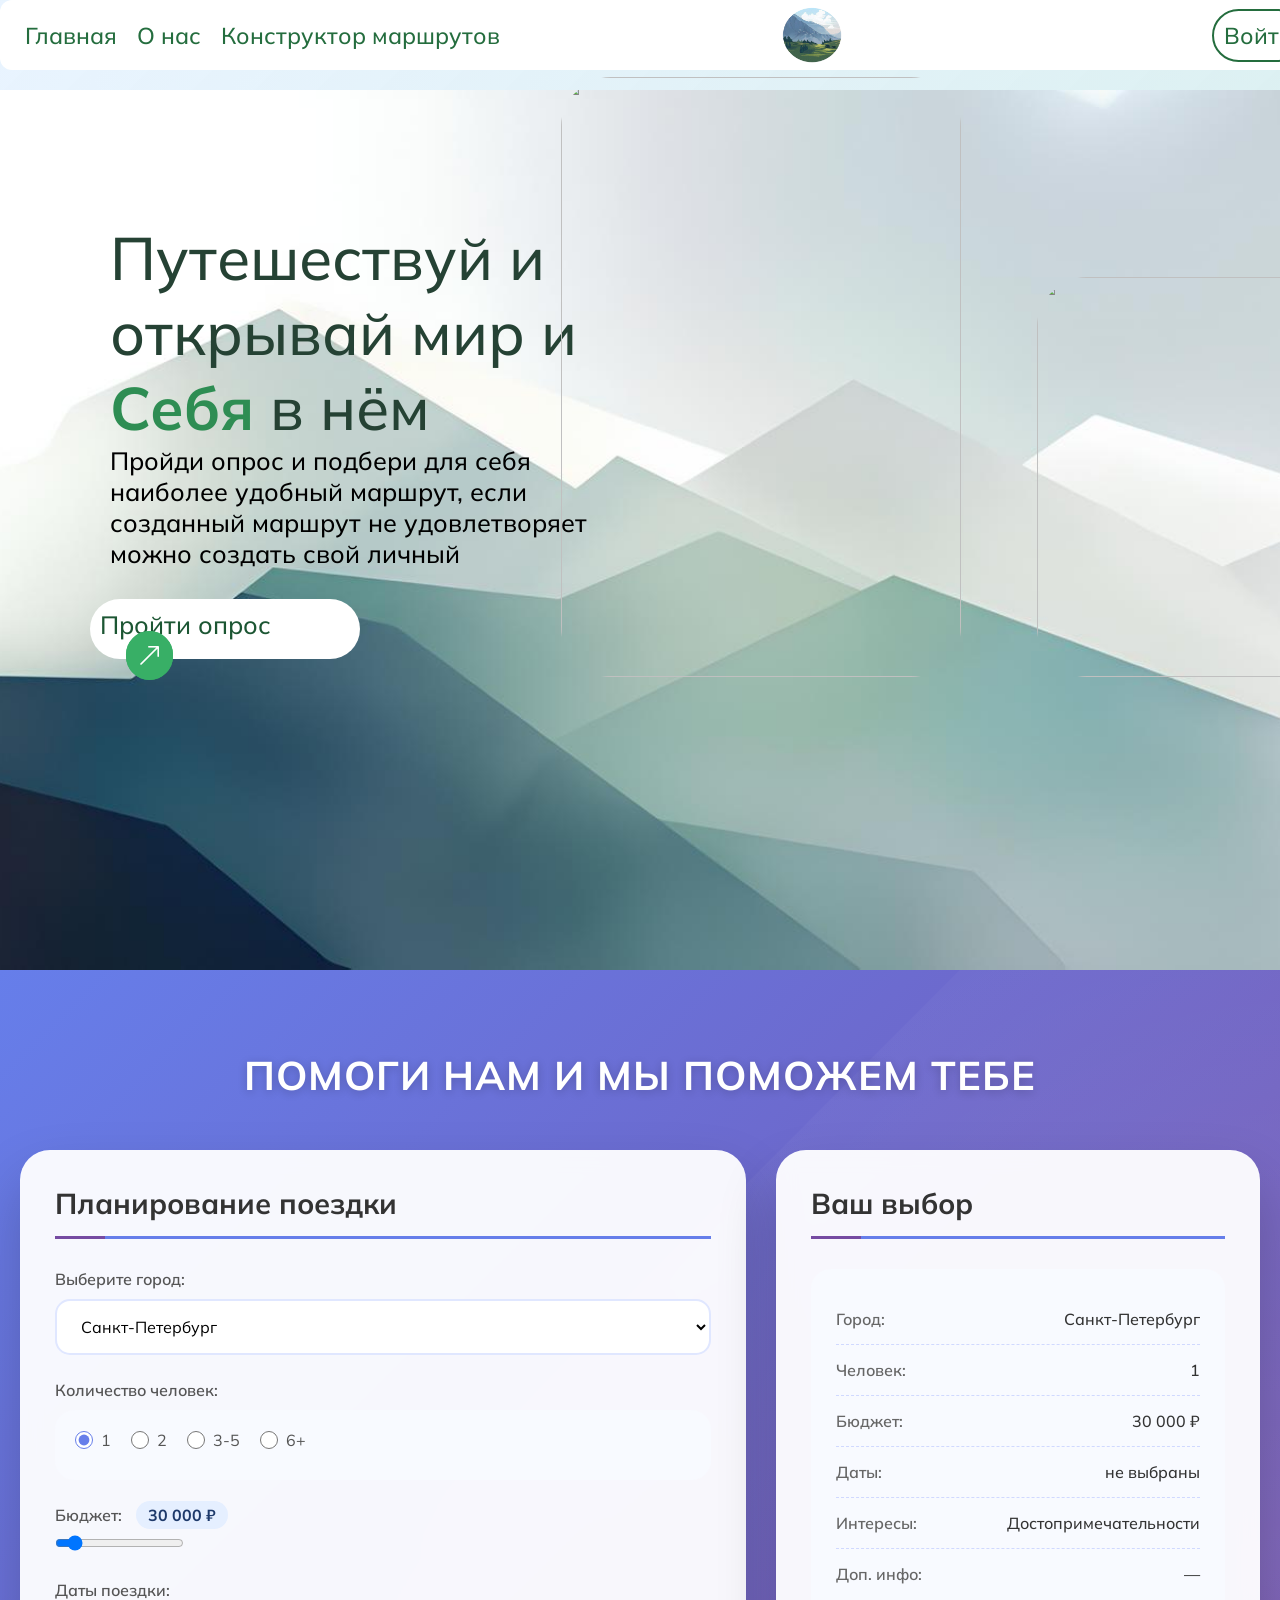
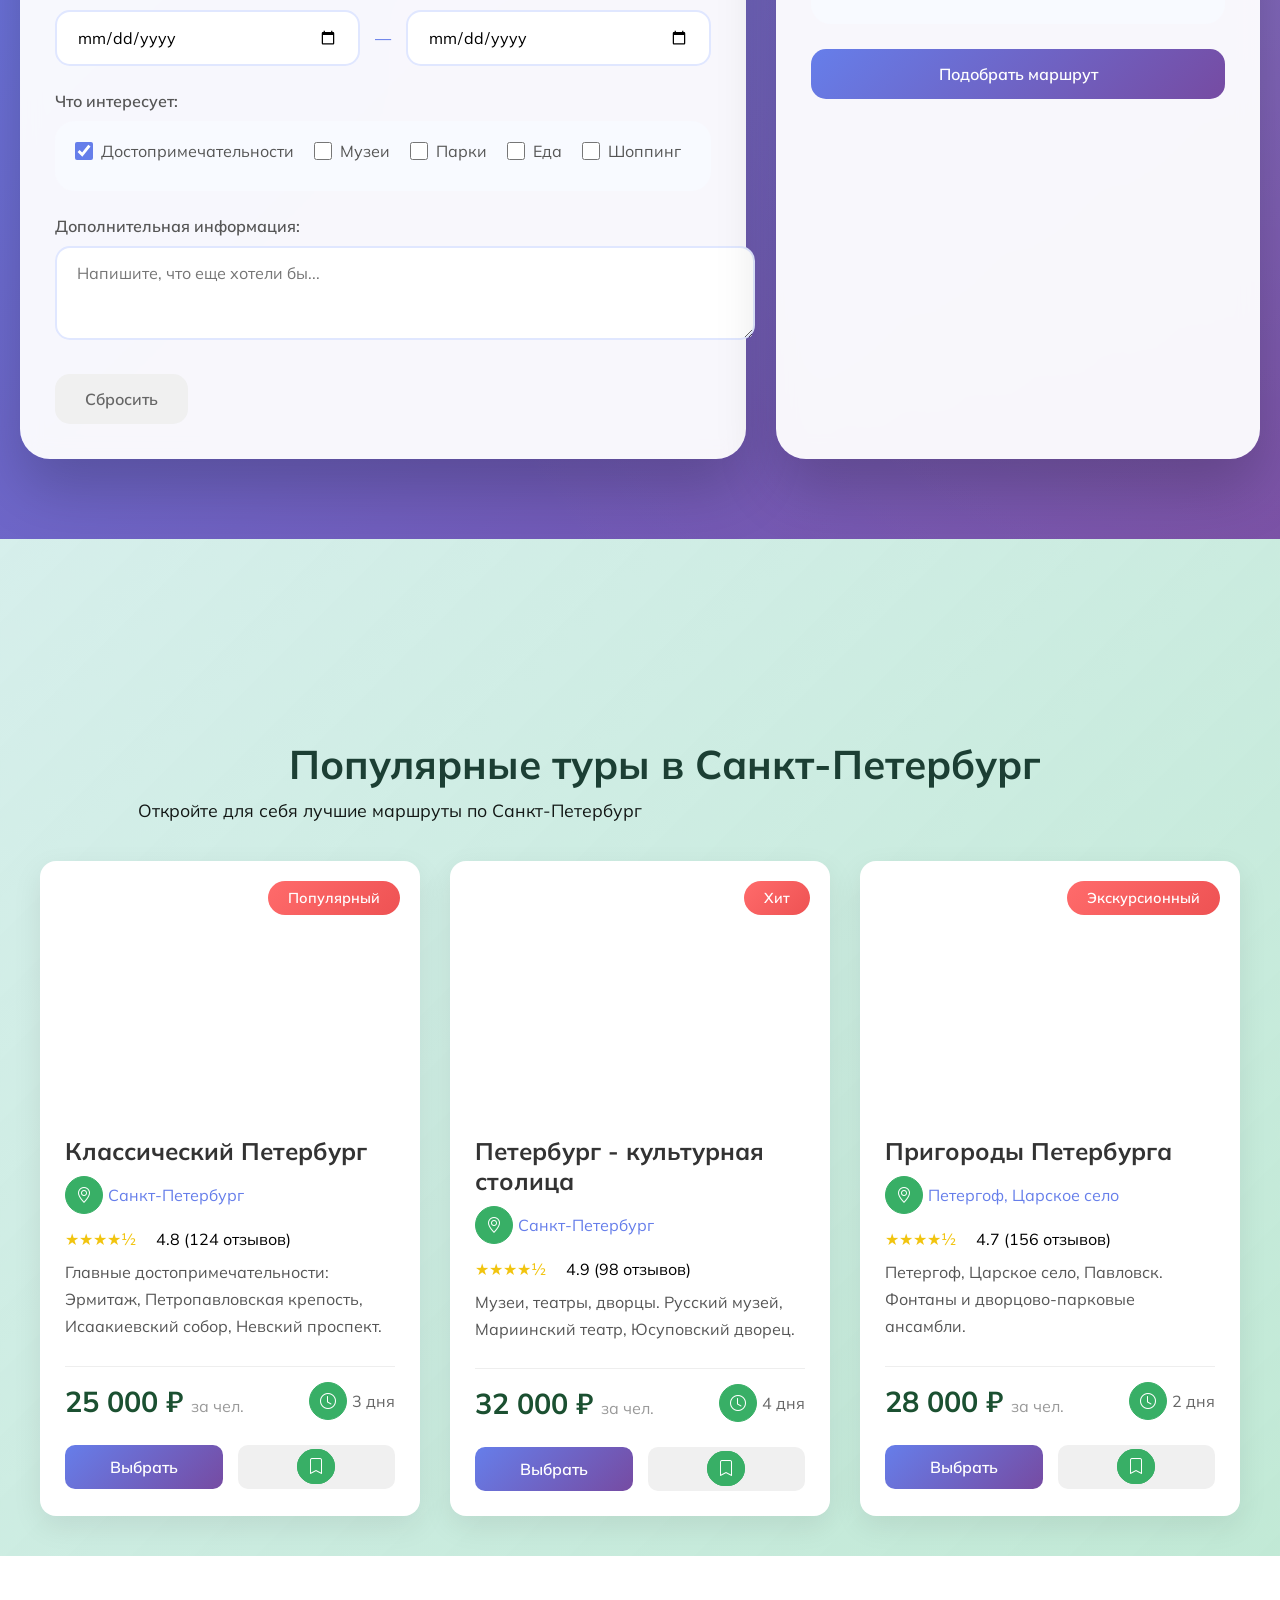
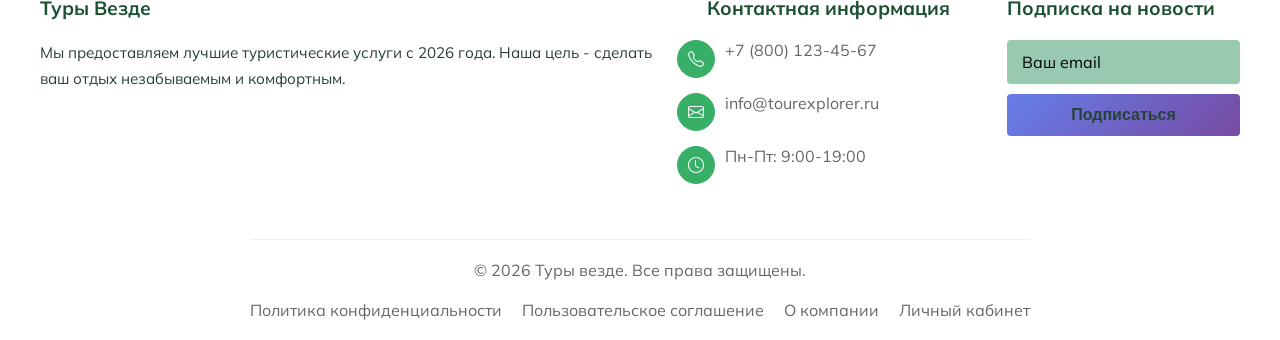
==== index.html @ e0491f2c "proverka" ====
<!DOCTYPE html>
<html lang="en">
<head>
  <link rel="icon" href="img/logoosn.png" type="image/x-icon">
    <meta charset="UTF-8">
    <meta name="viewport" content="width=device-width, initial-scale=1.0">
    <link rel="stylesheet" href="https://cdn.jsdelivr.net/npm/bootstrap-icons@1.11.1/font/bootstrap-icons.css">
<link rel="preconnect" href="https://fonts.googleapis.com">
<link rel="preconnect" href="https://fonts.gstatic.com" crossorigin>
<link rel="stylesheet" href="style.css">
<link href="https://fonts.googleapis.com/css2?family=Mulish:ital,wght@0,200..1000;1,200..1000&display=swap" rel="stylesheet">
    <title>Помощник для вас : Туры по городам и странам</title>
</head>
<body>
123
    <header class="header" id="mainHeader">
        <div class="header-left">
            <a href="index.html">Главная</a>
            <a href="about.html">О нас</a>
            <a href="planner.html">Конструктор маршрутов</a>
        </div>
        <div class="header-logo"><img src="img/logo.png" alt=""></div>
        <div class="header-right" id="headerRight"> 
            <a style="margin-right: 20px; margin-top:11px; display: none;" href="locals.html" id="localsLink">Места от жителей</a>
            <a class="lihka" id="authButton" href="login.html">Войти</a>
        </div>
    </header>
    
    <section class="banner">
        <div class="banner-left">
            <p style="color: rgb(37, 66, 52); width:500px;">Путешествуй и открывай мир и <b style="color: #2e8d53;">Себя</b> в нём</p>
            <p style="color: rgb(0, 0, 0); font-size: 25px; width: 500px;">Пройди опрос и подбери для себя наиболее удобный маршрут, если созданный маршрут не удовлетворяет можно создать свой личный</p>
            <a href="#surveyBlock" style="color: #1c5633;" class="oprosbtn">Пройти опрос <i class="bi bi-arrow-up-right"></i></a>
        </div>
        <div class="banner-right">
            <img class="foto1" src="img/yaponia.jpg" alt="">
            <img class="foto2" src="img/piter.jpg" alt="">
            <img class="foto3" src="img/kaliningrad.jpg" alt="">
        </div>
    </section>

    <!-- БЛОК ОПРОСА -->
    <div class="survey-block" id="surveyBlock">
        <div class="survey-container">
            <h1 class="survey-main-title">ПОМОГИ НАМ И МЫ ПОМОЖЕМ ТЕБЕ</h1>
            <div class="survey-content">
                <div class="survey-form-container">
                    <h2 class="survey-form-title">Планирование поездки</h2>
                    
                    <div class="survey-form-group">
                        <label for="country">Выберите город:</label>
                        <select id="country" name="country">
                            <option value="saint-petersburg">Санкт-Петербург</option>
                            <option value="kaliningrad">Калининград</option>
                        </select>
                    </div>

                    <div class="survey-form-group">
                        <span class="survey-label">Количество человек:</span>
                        <div class="survey-radio-group">
                            <label><input type="radio" name="travelers" value="1" checked> 1</label>
                            <label><input type="radio" name="travelers" value="2"> 2</label>
                            <label><input type="radio" name="travelers" value="3-5"> 3-5</label>
                            <label><input type="radio" name="travelers" value="6+"> 6+</label>
                        </div>
                    </div>

                    <div class="survey-form-group">
                        <label for="budget">Бюджет: <span id="budget-value">30 000 ₽</span></label>
                        <input type="range" id="budget" name="budget" min="10000" max="200000" value="30000" step="5000">
                    </div>

                    <div class="survey-form-group">
                        <label>Даты поездки:</label>
                        <div class="survey-date-group">
                            <input type="date" id="start-date" name="start-date">
                            <span>—</span>
                            <input type="date" id="end-date" name="end-date">
                        </div>
                    </div>

                    <div class="survey-form-group">
                        <span class="survey-label">Что интересует:</span>
                        <div class="survey-checkbox-group">
                            <label><input type="checkbox" name="interests" value="Достопримечательности" checked> Достопримечательности</label>
                            <label><input type="checkbox" name="interests" value="Музеи"> Музеи</label>
                            <label><input type="checkbox" name="interests" value="Парки"> Парки</label>
                            <label><input type="checkbox" name="interests" value="Еда"> Еда</label>
                            <label><input type="checkbox" name="interests" value="Шоппинг"> Шоппинг</label>
                        </div>
                    </div>

                    <div class="survey-form-group">
                        <label for="additional-info">Дополнительная информация:</label>
                        <textarea id="additional-info" name="additional-info" rows="3" placeholder="Напишите, что еще хотели бы..."></textarea>
                    </div>

                    <div class="survey-form-actions">
                        <button type="button" id="reset-form" class="survey-btn survey-btn-secondary">Сбросить</button>
                    </div>
                </div>

                <div class="survey-summary-container">
                    <h2 class="survey-summary-title">Ваш выбор</h2>
                    <div id="summary-content" class="survey-summary-content">
                        <div class="summary-item"><span class="summary-label">Город:</span> <span class="summary-value" id="summary-country">Санкт-Петербург</span></div>
                        <div class="summary-item"><span class="summary-label">Человек:</span> <span class="summary-value" id="summary-travelers">1</span></div>
                        <div class="summary-item"><span class="summary-label">Бюджет:</span> <span class="summary-value"><span id="summary-budget">30 000</span> ₽</span></div>
                        <div class="summary-item"><span class="summary-label">Даты:</span> <span class="summary-value" id="summary-dates">не выбраны</span></div>
                        <div class="summary-item"><span class="summary-label">Интересы:</span> <span class="summary-value" id="summary-interests">Достопримечательности</span></div>
                        <div class="summary-item"><span class="summary-label">Доп. инфо:</span> <span class="summary-value" id="summary-additional">—</span></div>
                    </div>
                    <div class="survey-summary-actions">
                        <button type="button" id="submit-btn" class="survey-btn survey-btn-primary">Подобрать маршрут</button>
                    </div>
                </div>
            </div>
        </div>
    </div>

    <!-- ДИНАМИЧЕСКИЕ ПОПУЛЯРНЫЕ ТУРЫ -->
    <div class="tours-container">
        <header class="section-header">
            <h1 id="tours-title">Популярные туры в Санкт-Петербург</h1>
            <p id="tours-subtitle">Откройте для себя лучшие маршруты по выбранному направлению</p>
        </header>
        
        <div class="tours-grid" id="tours-grid">
            <!-- Туры будут загружаться динамически через JavaScript -->
        </div>
    </div>

    <!-- Модальное окно -->
    <div id="myModal" class="modal">
        <div class="modal-content">
            <span class="close-modal">&times;</span>
            <h3>Детали вашей поездки</h3>
            <div id="modal-body"></div>
            <a href="planner.html" class="survey-btn survey-btn-primary" style="display: block; text-align: center; margin-top: 20px; text-decoration: none;">Перейти в конструктор</a>
        </div>
    </div>

    <footer>
        <div class="footer-container">
            <div class="footer-top">
                <div class="footer-section">
                    <h3>Туры Везде</h3>
                    <p class="footer-description">Мы предоставляем лучшие туристические услуги с 2026 года. Наша цель - сделать ваш отдых незабываемым и комфортным.</p>
                </div>
                <div class="footer-section">
                    <h3>Контактная информация</h3>
                    <ul class="contact-list">
                        <li class="contact-item"><i class="bi bi-telephone"></i> +7 (800) 123-45-67</li>
                        <li class="contact-item"><i class="bi bi-envelope"></i> info@tourexplorer.ru</li>
                        <li class="contact-item"><i class="bi bi-clock"></i> Пн-Пт: 9:00-19:00</li>
                    </ul>
                </div>
                <div class="footer-section">
                    <h3>Подписка на новости</h3>
                    <form class="newsletter-form" id="newsletter-form">
                        <input type="email" class="newsletter-input" placeholder="Ваш email" required>
                        <button type="submit" class="newsletter-btn">Подписаться</button>
                    </form>
                </div>
            </div>
            <div class="footer-bottom">
                <p>&copy; 2026 Туры везде. Все права защищены.</p>
                <div class="footer-links">
                    <a href="#">Политика конфиденциальности</a>
                    <a href="#">Пользовательское соглашение</a>
                    <a href="#">О компании</a>
                    <a href="profile.html">Личный кабинет</a>
                </div>
            </div>
        </div>
    </footer>

    <script>
        // Данные для туров
        const toursData = {
            'saint-petersburg': [
                {
                    id: 1,
                    title: 'Классический Петербург',
                    image: 'img/piter.jpg',
                    location: 'Санкт-Петербург',
                    rating: 4.8,
                    reviews: 124,
                    description: 'Главные достопримечательности: Эрмитаж, Петропавловская крепость, Исаакиевский собор, Невский проспект.',
                    price: '25 000',
                    duration: 3,
                    badge: 'Популярный'
                },
                {
                    id: 2,
                    title: 'Петербург - культурная столица',
                    image: 'img/piter2.jpg',
                    location: 'Санкт-Петербург',
                    rating: 4.9,
                    reviews: 98,
                    description: 'Музеи, театры, дворцы. Русский музей, Мариинский театр, Юсуповский дворец.',
                    price: '32 000',
                    duration: 4,
                    badge: 'Хит'
                },
                {
                    id: 3,
                    title: 'Пригороды Петербурга',
                    image: 'img/piter3.jpg',
                    location: 'Петергоф, Царское село',
                    rating: 4.7,
                    reviews: 156,
                    description: 'Петергоф, Царское село, Павловск. Фонтаны и дворцово-парковые ансамбли.',
                    price: '28 000',
                    duration: 2,
                    badge: 'Экскурсионный'
                }
            ],
            'kaliningrad': [
                {
                    id: 4,
                    title: 'Кёнигсберг - Калининград',
                    image: 'img/kaliningrad.jpg',
                    location: 'Калининград',
                    rating: 4.7,
                    reviews: 89,
                    description: 'Кафедральный собор, остров Канта, Рыбная деревня, Музей янтаря.',
                    price: '22 000',
                    duration: 3,
                    badge: 'Исторический'
                },
                {
                    id: 5,
                    title: 'Куршская коса',
                    image: 'img/kurshskaya.jpg',
                    location: 'Куршская коса',
                    rating: 4.9,
                    reviews: 112,
                    description: 'Национальный парк, Танцующий лес, Высота Эфа, птичья станция.',
                    price: '18 000',
                    duration: 1,
                    badge: 'Природный'
                },
                {
                    id: 6,
                    title: 'Калининградские форты',
                    image: 'img/fort.jpg',
                    location: 'Калининград',
                    rating: 4.6,
                    reviews: 67,
                    description: 'Форт №11, Форт №5, Фридландские ворота, Башня Врангеля.',
                    price: '20 000',
                    duration: 2,
                    badge: 'Фортификационный'
                }
            ],

       
        };

        // Функция для получения названия города
        function getCityDisplayName(cityId) {
            const cities = {
                'saint-petersburg': 'Санкт-Петербург',
                'kaliningrad': 'Калининград',
            };
            return cities[cityId] || 'Санкт-Петербург';
        }

        // Функция загрузки туров
        function loadTours(cityId) {
            const toursGrid = document.getElementById('tours-grid');
            const toursTitle = document.getElementById('tours-title');
            const toursSubtitle = document.getElementById('tours-subtitle');
            
            const cityName = getCityDisplayName(cityId);
            
            toursTitle.textContent = `Популярные туры в ${cityName}`;
            toursSubtitle.textContent = `Откройте для себя лучшие маршруты по ${cityName}`;
            
            const tours = toursData[cityId] || toursData['saint-petersburg'];
            
            toursGrid.innerHTML = tours.map(tour => `
                <div class="tour-card">
                    <div class="tour-image" style="background-image: url('${tour.image}')">
                        <span class="tour-badge">${tour.badge}</span>
                    </div>
                    <div class="tour-content">
                        <h3>${tour.title}</h3>
                        <div class="tour-location"><i class="bi bi-geo-alt"></i> ${tour.location}</div>
                        <div class="tour-rating">
                            <div class="stars">${'★'.repeat(Math.floor(tour.rating))}${tour.rating % 1 >= 0.5 ? '½' : ''}</div>
                            <span>${tour.rating} (${tour.reviews} отзывов)</span>
                        </div>
                        <p class="tour-description">${tour.description}</p>
                        <div class="tour-meta">
                            <div class="tour-price">${tour.price} ₽ <span>за чел.</span></div>
                            <div class="tour-duration"><i class="bi bi-clock"></i> ${tour.duration} дня</div>
                        </div>
                        <div class="tour-actions">
                            <a href="planner.html?city=${cityId}" class="tour-btn tour-btn-primary">Выбрать</a>
                            <button class="tour-btn tour-btn-secondary"><i class="bi bi-bookmark"></i></button>
                        </div>
                    </div>
                </div>
            `).join('');
        }

        // Логика опроса
        document.addEventListener('DOMContentLoaded', function() {
            // Получаем элементы
            const countrySelect = document.getElementById('country');
            const travelersRadios = document.querySelectorAll('input[name="travelers"]');
            const budgetRange = document.getElementById('budget');
            const budgetSpan = document.getElementById('budget-value');
            const startDate = document.getElementById('start-date');
            const endDate = document.getElementById('end-date');
            const interestCheckboxes = document.querySelectorAll('input[name="interests"]');
            const additionalInfo = document.getElementById('additional-info');
            
            // Элементы сводки
            const summaryCountry = document.getElementById('summary-country');
            const summaryTravelers = document.getElementById('summary-travelers');
            const summaryBudget = document.getElementById('summary-budget');
            const summaryDates = document.getElementById('summary-dates');
            const summaryInterests = document.getElementById('summary-interests');
            const summaryAdditional = document.getElementById('summary-additional');
            
            const resetBtn = document.getElementById('reset-form');
            const submitBtn = document.getElementById('submit-btn');
            const modal = document.getElementById('myModal');
            const modalBody = document.getElementById('modal-body');
            const closeModal = document.querySelector('.close-modal');

            // Функция обновления сводки
            function updateSummary() {
                const selectedCity = countrySelect.value;
                summaryCountry.textContent = getCityDisplayName(selectedCity);
                
                let travelersValue = '1';
                travelersRadios.forEach(radio => {
                    if (radio.checked) travelersValue = radio.value;
                });
                summaryTravelers.textContent = travelersValue;
                
                // Обновление бюджета
                const budgetVal = budgetRange.value;
                budgetSpan.textContent = Number(budgetVal).toLocaleString('ru-RU') + ' ₽';
                summaryBudget.textContent = Number(budgetVal).toLocaleString('ru-RU');
                
                // Даты
                if (startDate.value && endDate.value) {
                    summaryDates.textContent = `${startDate.value} — ${endDate.value}`;
                } else {
                    summaryDates.textContent = 'не выбраны';
                }
                
                // Интересы
                let selected = [];
                interestCheckboxes.forEach(cb => {
                    if (cb.checked) selected.push(cb.value);
                });
                summaryInterests.textContent = selected.length > 0 ? selected.join(', ') : 'Ничего не выбрано';
                
                // Доп info
                summaryAdditional.textContent = additionalInfo.value.trim() || '—';
                
                // Загружаем туры для выбранного города
                loadTours(selectedCity);
            }

            // Обработчики событий
            countrySelect.addEventListener('change', updateSummary);
            travelersRadios.forEach(radio => radio.addEventListener('change', updateSummary));
            budgetRange.addEventListener('input', updateSummary);
            startDate.addEventListener('change', updateSummary);
            endDate.addEventListener('change', updateSummary);
            interestCheckboxes.forEach(cb => cb.addEventListener('change', updateSummary));
            additionalInfo.addEventListener('input', updateSummary);

            // Сброс формы
            resetBtn.addEventListener('click', function() {
                countrySelect.value = 'saint-petersburg';
                travelersRadios.forEach(radio => { radio.checked = (radio.value === '1'); });
                budgetRange.value = 30000;
                startDate.value = '';
                endDate.value = '';
                interestCheckboxes.forEach((cb, index) => { cb.checked = (index === 0); });
                additionalInfo.value = '';
                updateSummary();
            });

            // Отправка формы - СОХРАНЯЕМ ВСЕ ДАННЫЕ В localStorage
            submitBtn.addEventListener('click', function() {
                const cityId = countrySelect.value;
                const cityName = getCityDisplayName(cityId);
                
                // Получаем все значения
                let travelersValue = '1';
                travelersRadios.forEach(radio => {
                    if (radio.checked) travelersValue = radio.value;
                });
                
                let selectedInterests = [];
                interestCheckboxes.forEach(cb => {
                    if (cb.checked) selectedInterests.push(cb.value);
                });
                
                // Формируем объект с данными
                const surveyData = {
                    cityId: cityId,
                    cityName: cityName,
                    travelers: travelersValue,
                    budget: budgetRange.value,
                    budgetFormatted: Number(budgetRange.value).toLocaleString('ru-RU'),
                    startDate: startDate.value,
                    endDate: endDate.value,
                    dates: (startDate.value && endDate.value) ? `${startDate.value} — ${endDate.value}` : 'не выбраны',
                    interests: selectedInterests.join(', ') || 'Достопримечательности',
                    additional: additionalInfo.value.trim() || '—'
                };
                
                // СОХРАНЯЕМ В localStorage
                localStorage.setItem('selected_city', JSON.stringify(surveyData));
                
                // Показываем модальное окно
                modalBody.innerHTML = `
                    <p><strong>Город:</strong> ${cityName}</p>
                    <p><strong>Человек:</strong> ${travelersValue}</p>
                    <p><strong>Бюджет:</strong> ${surveyData.budgetFormatted} ₽</p>
                    <p><strong>Даты:</strong> ${surveyData.dates}</p>
                    <p><strong>Интересы:</strong> ${surveyData.interests}</p>
                    <p><strong>Доп. инфо:</strong> ${surveyData.additional}</p>
                    <p><em>Данные сохранены! Перейдите в конструктор для построения маршрута.</em></p>
                `;
                modal.style.display = 'flex';
            });

            <!-- В конец скрипта, после submitBtn.addEventListener -->

// Отправка формы - СОХРАНЯЕМ ВСЕ ДАННЫЕ В localStorage
submitBtn.addEventListener('click', function() {
    const cityId = countrySelect.value;
    const cityName = getCityDisplayName(cityId);
    
    // Получаем все значения
    let travelersValue = '1';
    travelersRadios.forEach(radio => {
        if (radio.checked) travelersValue = radio.value;
    });
    
    let selectedInterests = [];
    interestCheckboxes.forEach(cb => {
        if (cb.checked) selectedInterests.push(cb.value);
    });
    
    // Формируем объект с данными
    const surveyData = {
        cityId: cityId,
        cityName: cityName,
        travelers: travelersValue,
        budget: budgetRange.value,
        budgetFormatted: Number(budgetRange.value).toLocaleString('ru-RU'),
        startDate: startDate.value,
        endDate: endDate.value,
        dates: (startDate.value && endDate.value) ? `${startDate.value} — ${endDate.value}` : 'не выбраны',
        interests: selectedInterests.join(', ') || 'Достопримечательности',
        additional: additionalInfo.value.trim() || '—'
    };
    
    // СОХРАНЯЕМ В localStorage для planner.html
    localStorage.setItem('selected_city', JSON.stringify(surveyData));
    
    // СОХРАНЯЕМ ТОЛЬКО ГОРОД для locals.html
    localStorage.setItem('selected_city_for_locals', cityId);
    
    // Показываем модальное окно
    modalBody.innerHTML = `
        <p><strong>Город:</strong> ${cityName}</p>
        <p><strong>Человек:</strong> ${travelersValue}</p>
        <p><strong>Бюджет:</strong> ${surveyData.budgetFormatted} ₽</p>
        <p><strong>Даты:</strong> ${surveyData.dates}</p>
        <p><strong>Интересы:</strong> ${surveyData.interests}</p>
        <p><strong>Доп. инфо:</strong> ${surveyData.additional}</p>
        <p><em>Данные сохранены! Перейдите в конструктор для построения маршрута.</em></p>
    `;
    modal.style.display = 'flex';
});

            closeModal.addEventListener('click', function() {
                modal.style.display = 'none';
            });

            window.addEventListener('click', function(event) {
                if (event.target === modal) {
                    modal.style.display = 'none';
                }
            });

            // Проверка авторизации
            const currentUser = JSON.parse(localStorage.getItem('current_user'));
            const localsLink = document.getElementById('localsLink');
            const authButton = document.getElementById('authButton');

            if (currentUser) {
                if (localsLink) localsLink.style.display = 'inline-block';
                if (authButton) {
                    authButton.textContent = currentUser.name || 'Профиль';
                    authButton.href = 'profile.html';
                }
            } else {
                if (localsLink) localsLink.style.display = 'none';
                if (authButton) {
                    authButton.textContent = 'Войти';
                    authButton.href = 'login.html';
                }
            }

            // Устанавливаем минимальные даты
            const today = new Date().toISOString().split('T')[0];
            if (startDate) startDate.min = today;
            if (endDate) endDate.min = today;
            
            // Инициализация - загружаем туры для СПб по умолчанию
            updateSummary();
        });
    </script>
</body>
</html>
---- style.css ----
/* Все стили как в предыдущей версии, оставляем без изменений */
        *{
    margin: 0;
    padding: 0;
}
body{
  background: linear-gradient(135deg, #bcddff54, #98dbb8a1);
  font-family: "Mulish", sans-serif;
}

.header {
    border-radius: 12px;
    padding: 0 25px;
    height: 70px;
    display: flex;
    align-items: center;
    justify-content: space-between;
    margin: 0 auto;
    width: 100%;
    position: fixed;
    top: 0;
    left: 0;
    right: 0;
    z-index: 1000;
    background-color: white;
    transition: all 0.3s ease;
}

.header-left {
    display: flex;
    align-items: center;
    gap: 20px;
    width: 800px;
}

.header a {
    color: #246d3e;
    text-decoration: none;
    font-size: 23px;
    transition: color 0.3s ease;
    font-family: "Mulish", sans-serif;
    font-weight: 500;
}

.header a:hover {
    color: #267946;
}

.header-logo>img {
    margin: 0 auto;
    height: 70px;
    width: 100px;
    display: flex;
    margin-right: 350px;
}

.header-right>.lihka {
    background: #00a3c400;
    color: #246d3e;
    border: 2px solid #246d3e;
    border-radius: 50px;
    font-family: "Mulish", sans-serif;
    font-weight: 500;
    border-radius: 50px;
    padding: 10px;
    font-size: 23px;
    width: 200px;
    text-align: center;
}

.banner {
    background: url(img/fonbaner.jpg);
    background-size: cover;
    background-position: center;
    width: 100%;
    height: 880px;
    margin-top: 70px;
    display: flex;
    justify-content: space-around;
}
        
.banner-left{
    font-size: 60px;
    font-weight: 500;
    width: 600px;
    font-family: "Mulish", sans-serif;
    display: flex;
    flex-direction: column;
    margin-top: 130px;
    margin-left: 110px;
    text-align: start;
}

.foto1{
    width: 400px;
    height: 600px;
    border-radius: 50px;
    margin: -13px -28px 100px 100px;
}
.foto2{
    width: 300px;
    height: 400px;
    border-radius: 50px;
    margin: 35px -400px 500px 100px;
}
.foto3{
    width: 300px;
    height: 300px;
    border-radius: 50px;
    margin: 500px 10px 100px 101px;
}

.oprosbtn{
    width: 250px;
    height: 40px;
    font-size: 25px;
    border-radius: 50px;
    padding: 10px;
    gap: 20px;
    border: none;
    margin-left:-20px;
    margin-top: 30px;
    text-decoration: none;
    background-color: white;
    transition: all 0.3s;
}
.oprosbtn:hover {
    transform: translateY(-3px);
    box-shadow: 0 10px 20px rgba(0,0,0,0.1);
}
.oprosbtn > i{
    margin-left: 26px;
}
.bi{
    border: 1px solid #38af66;
    background-color: #38af66;
    border-radius: 50px;
    padding:8px 10px;
    color: #ffffff;
}

.banner-right{  
    margin-left: -200px;
}

/* Стили для опроса */
.survey-block {
    padding: 80px 20px;
    background: linear-gradient(135deg, #667eea 0%, #764ba2 100%);
    position: relative;
    overflow: hidden;
}

.survey-block::before {
    content: '';
    position: absolute;
    top: -50%;
    right: -50%;
    width: 100%;
    height: 200%;
    background: radial-gradient(circle, rgba(255,255,255,0.1) 0%, transparent 70%);
    transform: rotate(45deg);
}

.survey-container {
    max-width: 1300px;
    margin: 0 auto;
    position: relative;
    z-index: 2;
}

.survey-main-title {
    text-align: center;
    color: white;
    font-size: 2.5rem;
    margin-bottom: 50px;
    text-shadow: 0 2px 10px rgba(0,0,0,0.2);
    letter-spacing: 1px;
}

.survey-content {
    display: grid;
    grid-template-columns: 1.2fr 0.8fr;
    gap: 30px;
}

.survey-form-container,
.survey-summary-container {
    background: rgba(255, 255, 255, 0.95);
    backdrop-filter: blur(10px);
    border-radius: 30px;
    padding: 35px;
    box-shadow: 0 30px 60px rgba(0,0,0,0.2);
    transition: transform 0.3s;
}

.survey-form-container:hover,
.survey-summary-container:hover {
    transform: translateY(-5px);
}

.survey-form-title,
.survey-summary-title {
    font-size: 1.8rem;
    color: #333;
    margin-bottom: 30px;
    padding-bottom: 15px;
    border-bottom: 3px solid #667eea;
    position: relative;
}

.survey-form-title::after,
.survey-summary-title::after {
    content: '';
    position: absolute;
    bottom: -3px;
    left: 0;
    width: 50px;
    height: 3px;
    background: #764ba2;
}

.survey-form-group {
    margin-bottom: 25px;
}

.survey-form-group label,
.survey-label {
    display: block;
    font-weight: 600;
    color: #555;
    margin-bottom: 10px;
    font-size: 1rem;
}

.survey-form-group select,
.survey-form-group input[type="date"],
.survey-form-group textarea {
    width: 100%;
    padding: 15px 20px;
    border: 2px solid #e0e7ff;
    border-radius: 15px;
    font-size: 1rem;
    transition: all 0.3s;
    background: white;
    font-family: "Mulish", sans-serif;
}

.survey-form-group select:focus,
.survey-form-group input:focus,
.survey-form-group textarea:focus {
    outline: none;
    border-color: #667eea;
    box-shadow: 0 0 0 4px rgba(102, 126, 234, 0.1);
}

.survey-radio-group,
.survey-checkbox-group {
    display: flex;
    flex-wrap: wrap;
    gap: 20px;
    background: #f8faff;
    padding: 20px;
    border-radius: 20px;
}

.survey-radio-group label,
.survey-checkbox-group label {
    display: flex;
    align-items: center;
    gap: 8px;
    color: #555;
    cursor: pointer;
    font-weight: 400;
}

.survey-radio-group input,
.survey-checkbox-group input {
    width: 18px;
    height: 18px;
    accent-color: #667eea;
}

.survey-date-group {
    display: flex;
    align-items: center;
    gap: 15px;
}

.survey-date-group input {
    flex: 1;
}

.survey-date-group span {
    color: #667eea;
    font-weight: 600;
}

.survey-form-actions {
    margin-top: 30px;
}

.survey-btn {
    padding: 15px 30px;
    border: none;
    border-radius: 15px;
    font-size: 1rem;
    font-weight: 600;
    cursor: pointer;
    transition: all 0.3s;
    font-family: "Mulish", sans-serif;
}

.survey-btn-primary {
    background: linear-gradient(135deg, #667eea 0%, #764ba2 100%);
    color: white;
    width: 100%;
}

.survey-btn-primary:hover {
    transform: translateY(-2px);
    box-shadow: 0 10px 20px rgba(102, 126, 234, 0.3);
}

.survey-btn-secondary {
    background: #f0f0f0;
    color: #666;
}

.survey-btn-secondary:hover {
    background: #e0e0e0;
}

.survey-summary-content {
    background: #f8faff;
    border-radius: 20px;
    padding: 25px;
    margin-bottom: 25px;
}

.summary-item {
    display: flex;
    justify-content: space-between;
    padding: 15px 0;
    border-bottom: 1px dashed #d0d9ff;
}

.summary-item:last-child {
    border-bottom: none;
}

.summary-label {
    font-weight: 600;
    color: #666;
}

.summary-value {
    color: #333;
    font-weight: 500;
    max-width: 60%;
    text-align: right;
}

#budget-value {
    background: linear-gradient(135deg, #667eea 0%, #764ba2 100%);
    color: white;
    padding: 5px 15px;
    border-radius: 30px;
    margin-left: 10px;
}

/* Модальное окно */
.modal {
    display: none;
    position: fixed;
    z-index: 2000;
    left: 0;
    top: 0;
    width: 100%;
    height: 100%;
    background-color: rgba(0,0,0,0.5);
    align-items: center;
    justify-content: center;
    backdrop-filter: blur(5px);
}

.modal-content {
    background: white;
    padding: 40px;
    border-radius: 30px;
    max-width: 500px;
    width: 90%;
    position: relative;
    animation: slideUp 0.3s ease;
}

@keyframes slideUp {
    from { transform: translateY(50px); opacity: 0; }
    to { transform: translateY(0); opacity: 1; }
}

.close-modal {
    position: absolute;
    right: 25px;
    top: 20px;
    font-size: 30px;
    cursor: pointer;
    color: #999;
}

/* Популярные туры */
.tours-container {
    max-width: 1200px;
    margin: 80px auto;
    padding: 0 20px;
}

.section-header {
    text-align: center;
    margin-bottom: 50px;
}

.section-header h1 {
    color: #1b5031;
    font-size: 2.5rem;
    margin-bottom: 15px;
}

.section-header p {
    color: #666;
    font-size: 1.2rem;
}

.tours-grid {
    display: grid;
    grid-template-columns: repeat(auto-fit, minmax(350px, 1fr));
    gap: 30px;
}

.tour-card {
    background: white;
    border-radius: 20px;
    overflow: hidden;
    box-shadow: 0 10px 30px rgba(0,0,0,0.1);
    transition: all 0.3s;
}

.tour-card:hover {
    transform: translateY(-10px);
    box-shadow: 0 20px 40px rgba(0,0,0,0.15);
}

.tour-image {
    height: 250px;
    background-size: cover;
    background-position: center;
    position: relative;
}

.tour-badge {
    position: absolute;
    top: 20px;
    right: 20px;
    background: linear-gradient(135deg, #ff6b6b 0%, #ee5253 100%);
    color: white;
    padding: 8px 20px;
    border-radius: 30px;
    font-weight: 600;
    font-size: 0.9rem;
}

.tour-content {
    padding: 25px;
}

.tour-content h3 {
    font-size: 1.5rem;
    color: #333;
    margin-bottom: 10px;
}

.tour-location {
    color: #667eea;
    margin-bottom: 15px;
    display: flex;
    align-items: center;
    gap: 5px;
}

.tour-rating {
    display: flex;
    align-items: center;
    gap: 10px;
    margin-bottom: 15px;
}

.stars {
    color: #ffd700;
}

.tour-description {
    color: #666;
    line-height: 1.6;
    margin-bottom: 20px;
}

.tour-meta {
    display: flex;
    justify-content: space-between;
    align-items: center;
    padding-top: 20px;
    border-top: 1px solid #eee;
}

.tour-price {
    font-size: 1.8rem;
    font-weight: 700;
    color: #1b5031;
}

.tour-price span {
    font-size: 1rem;
    font-weight: 400;
    color: #999;
}

.tour-duration {
    color: #666;
    display: flex;
    align-items: center;
    gap: 5px;
}

.tour-actions {
    display: flex;
    gap: 10px;
    margin-top: 20px;
}

.tour-btn {
    flex: 1;
    padding: 12px;
    border: none;
    border-radius: 10px;
    font-weight: 600;
    cursor: pointer;
    transition: all 0.3s;
    text-align: center;
    text-decoration: none;
    font-size: 1rem;
}

.tour-btn-primary {
    background: linear-gradient(135deg, #667eea 0%, #764ba2 100%);
    color: white;
}

.tour-btn-primary:hover {
    transform: translateY(-2px);
    box-shadow: 0 5px 15px rgba(102, 126, 234, 0.3);
}

.tour-btn-secondary {
    background: #f0f0f0;
    color: #666;
}

.tour-btn-secondary:hover {
    background: #e0e0e0;
}

/* Футер */
footer {
    background: white;
    padding: 60px 20px 20px;
    margin-top: 50px;
}

.footer-container {
    max-width: 1200px;
    margin: 0 auto;
}

.footer-top {
    display: grid;
    grid-template-columns: repeat(auto-fit, minmax(250px, 1fr));
    gap: 40px;
    margin-bottom: 40px;
}

.footer-section h3 {
    color: #1b5031;
    margin-bottom: 20px;
    font-size: 1.2rem;
}

.contact-list {
    list-style: none;
}

.contact-item {
    display: flex;
    align-items: center;
    gap: 10px;
    margin-bottom: 15px;
    color: #666;
}

.newsletter-form {
    display: flex;
    flex-direction: column;
    gap: 10px;
}

.newsletter-input {
    padding: 12px 15px;
    border: 2px solid #e0e7ff;
    border-radius: 10px;
    font-family: "Mulish", sans-serif;
}

.newsletter-btn {
    padding: 12px;
    background: linear-gradient(135deg, #667eea 0%, #764ba2 100%);
    color: white;
    border: none;
    border-radius: 10px;
    cursor: pointer;
    font-weight: 600;
}

@media (max-width: 768px) {
    .survey-content {
        grid-template-columns: 1fr;
    }
    
    .banner {
        height: auto;
        flex-direction: column;
        padding: 20px;
    }
    
    .banner-left {
        margin: 30px auto;
        width: 100%;
        text-align: center;
        font-size: 40px;
    }
    
    .banner-right {
        margin: 0 auto;
        display: flex;
        flex-wrap: wrap;
        justify-content: center;
    }
    
    .foto1, .foto2, .foto3 {
        margin: 10px !important;
        width: 280px;
        height: auto;
    }
}


/* opros  */
  
  .opros {
    display: flex;
    gap: 30px;
    width: 100%;
    background-color: #fff;
    border-radius: 28px;
    box-shadow: 0 20px 40px -10px rgba(0,20,30,0.2);
    padding-top:  100px;
}


.opros-left,
.opros-right {
    background-color: #ffffff;
    border-radius: 20px;
    padding: 25px;
}

.opros-left {
    border: 1px solid #e9edf4;
    box-shadow: inset 0 2px 4px rgba(0,0,0,0.02);
}

.opros-right {
    background: linear-gradient(145deg, #f8faff, #f0f4fe);
    border: 1px solid #d9e2ef;
    display: flex;
    flex-direction: column;
}

/* Заголовки */
.form-title, .summary-title {
    font-size: 1.6rem;
    font-weight: 600;
    margin-bottom: 25px;
    color: #1a2b3c;
    border-bottom: 3px solid #aac9ff;
    padding-bottom: 10px;
}

.summary-title {
    border-bottom-color: #6c8fc9;
}

/* ========================================= */
/* СТИЛИ ДЛЯ ЛЕВОЙ ФОРМЫ                     */
/* ========================================= */

/* Группа полей */
.form-group {
    margin-bottom: 22px;
    display: flex;
    flex-direction: column;
}

/* Общий стиль для подписей */
.form-group label,
.form-group .label-like {
    font-weight: 500;
    color: #2c3e50;
    margin-bottom: 8px;
    font-size: 0.95rem;
}

/* Поля ввода, select, textarea */
.form-group select,
.form-group input[type="date"],
.form-group textarea {
    padding: 12px 15px;
    border: 1px solid #d0dae8;
    border-radius: 16px;
    font-size: 1rem;
    background-color: #ffffff;
    transition: border 0.15s, box-shadow 0.15s;
    width: 100%;
}

.form-group select:focus,
.form-group input:focus,
.form-group textarea:focus {
    outline: none;
    border-color: #4f7ec9;
    box-shadow: 0 0 0 4px rgba(79, 126, 201, 0.15);
}

/* Группа radio и checkbox */
.radio-group,
.checkbox-group {
    display: flex;
    flex-wrap: wrap;
    gap: 18px;
    align-items: center;
    background: #f9fcff;
    padding: 12px 15px;
    border-radius: 20px;
    border: 1px solid #e2eaf5;
}

.radio-group label,
.checkbox-group label {
    display: inline-flex;
    align-items: center;
    gap: 5px;
    font-weight: 400;
    color: #1e293b;
    cursor: pointer;
    margin-bottom: 0;
}

/* Группа для дат */
.date-group {
    display: flex;
    align-items: center;
    gap: 10px;
}

.date-group input[type="date"] {
    flex: 1;
}

/* Бегунок (range) */
.form-group input[type="range"] {
    width: 100%;
    margin-top: 5px;
    accent-color: #4f7ec9; /* Цвет бегунка для современных браузеров */
}

#budget-value {
    font-weight: 700;
    color: #1e3a6b;
    background: #e5efff;
    padding: 4px 12px;
    border-radius: 30px;
    margin-left: 10px;
}

/* Текстовая область */
.form-group textarea {
    resize: vertical;
    min-height: 80px;
    font-family: inherit;
}

/* Кнопки формы */
.form-actions {
    margin-top: 20px;
}

.btn {
    padding: 14px 28px;
    border: none;
    border-radius: 40px;
    font-weight: 600;
    font-size: 1rem;
    cursor: pointer;
    transition: background-color 0.2s, transform 0.1s, box-shadow 0.2s;
    display: inline-block;
    text-align: center;
}

.btn:hover {
    transform: translateY(-2px);
    box-shadow: 0 8px 14px rgba(0,50,100,0.2);
}

.btn:active {
    transform: translateY(0);
}

.btn-primary {
    background: #1e3a6b;
    color: white;
}

.btn-primary:hover {
    background: #143157;
}

.btn-secondary {
    background: #e2e9f3;
    color: #1f3a5f;
}

.btn-secondary:hover {
    background: #cad8ea;
}

/* ========================================= */
/* СТИЛИ ДЛЯ ПРАВОГО БЛОКА (Саммари)         */
/* ========================================= */
.summary-content {
    flex: 1;
    background-color: white;
    border-radius: 24px;
    padding: 25px;
    margin-bottom: 25px;
    box-shadow: 0 4px 10px rgba(0,20,40,0.04);
    border: 1px solid #dfe8f2;
}

.summary-content p {
    font-size: 1.1rem;
    margin-bottom: 16px;
    padding-bottom: 10px;
    border-bottom: 1px dashed #cbd6e6;
    display: flex;
    align-items: baseline;
    gap: 8px;
}

.summary-content p:last-child {
    border-bottom: none;
}

.summary-content strong {
    min-width: 110px;
    color: #1e3a5f;
}

.summary-content span {
    color: #0b1c33;
    font-weight: 500;
    word-break: break-word;
}

.summary-actions {
    display: flex;
    gap: 12px;
    justify-content: flex-end;
    margin-top: auto;
}

/* ========================================= */
/* МОДАЛЬНОЕ ОКНО                            */
/* ========================================= */
.modal {
    display: none; /* Скрыто по умолчанию */
    position: fixed;
    z-index: 1000;
    left: 0;
    top: 0;
    width: 100%;
    height: 100%;
    background-color: rgba(0,0,0,0.5);
    align-items: center;
    justify-content: center;
    backdrop-filter: blur(4px);
}

.modal-content {
    background-color: #fff;
    margin: auto;
    padding: 30px;
    border-radius: 36px;
    max-width: 500px;
    width: 90%;
    box-shadow: 0 30px 60px rgba(0,10,30,0.4);
    position: relative;
    animation: modalFadeIn 0.3s;
}

@keyframes modalFadeIn {
    from { opacity: 0; transform: scale(0.9); }
    to { opacity: 1; transform: scale(1); }
}

.close-modal {
    color: #aaa;
    float: right;
    font-size: 32px;
    font-weight: bold;
    cursor: pointer;
    line-height: 1;
    position: absolute;
    top: 15px;
    right: 25px;
}

.close-modal:hover {
    color: #000;
}

#modal-body {
    margin-top: 20px;
    line-height: 1.7;
    font-size: 1.1rem;
}

/* ========================================= */
/* АДАПТИВНОСТЬ (Мобильные устройства)       */
/* ========================================= */
@media (max-width: 768px) {
    body {
        padding: 10px;
    }

    .travel-planner {
        grid-template-columns: 1fr; /* Одна колонка на мобильных */
        gap: 20px;
        padding: 20px;
    }

    .planner-form, .planner-summary {
        padding: 20px;
    }

    .date-group {
        flex-direction: column;
        align-items: stretch;
    }

    .date-group span {
        display: none; /* Убираем дефис на мобильных */
    }

    .radio-group,
    .checkbox-group {
        gap: 12px;
    }

    .summary-content p {
        flex-direction: column;
        gap: 4px;
    }

    .summary-content strong {
        min-width: auto;
    }

    .summary-actions {
        flex-direction: column;
    }

    .btn {
        width: 100%;
    }
}

/* Небольшая подстройка для планшетов */
@media (min-width: 769px) and (max-width: 1024px) {
    .travel-planner {
        gap: 20px;
        padding: 25px;
    }
}







































      
/* карточки */
        .tours-container {
            width: 100%;
            margin: 0 auto;
            margin-top: 200px;
        }
        
       
        .section-header {
            margin-bottom: 40px;
            padding-left: 50px;
        }
        
        .section-header h1 {
            color: #1c3f34;
            font-size: 2.5rem;
            margin-bottom: 10px;
            position: relative;
            display: inline-block;
        }
        
        .section-header p {
            color: #121715;
            font-size: 1.1rem;
            max-width: 600px;
        }
        

        .tour-card {
            background-color: white;
            border-radius: 16px;
            box-shadow: 0 10px 30px rgba(0, 0, 0, 0.08);
            margin-bottom: 40px;
            overflow: hidden;
            transition: transform 0.3s ease, box-shadow 0.3s ease;
            display: flex;
            flex-direction: column;
        }
        
        .tour-card:hover {
            transform: translateY(-5px);
            box-shadow: 0 15px 35px rgba(0, 0, 0, 0.12);
        }

        .tour-card-content {
            display: flex;
            flex-wrap: wrap;
            min-height: 350px;
        }

        .tour-info {
            flex: 1;
            min-width: 300px;
            padding: 30px;
            display: flex;
            flex-direction: column;
        }

        .tour-carousel {
            flex: 1;
            min-width: 300px;
            position: relative;
            overflow: hidden;
            background-color: #f5f7fa;
        }

        .carousel-container {
            width: 100%;
            height: 100%;
            position: relative;
        }
        
        .carousel-track {
            display: flex;
            height: 100%;
            transition: transform 0.5s ease-in-out;
        }
        
        .carousel-slide {
            min-width: 100%;
            height: 100%;
            background-size: cover;
            background-position: center;
            background-repeat: no-repeat;
            display: flex;
            align-items: flex-end;
            justify-content: center;
        }

        .carousel-indicators {
            position: absolute;
            bottom: 20px;
            left: 0;
            right: 0;
            display: flex;
            justify-content: center;
            gap: 8px;
            z-index: 10;
        }
        
        .carousel-indicator {
            width: 12px;
            height: 12px;
            border-radius: 50%;
            background-color: rgba(255, 255, 255, 0.5);
            cursor: pointer;
            transition: background-color 0.3s;
        }
        
        .carousel-indicator.active {
            background-color: white;
        }

        .carousel-btn {
            position: absolute;
            top: 50%;
            transform: translateY(-50%);
            background-color: rgba(255, 255, 255, 0.8);
            border: none;
            width: 40px;
            height: 40px;
            border-radius: 50%;
            display: flex;
            align-items: center;
            justify-content: center;
            cursor: pointer;
            transition: all 0.3s;
            z-index: 10;
            color: #2c3e50;
            font-size: 1.2rem;
        }
        
        .carousel-btn:hover {
            background-color: white;
            transform: translateY(-50%) scale(1.1);
        }
        
        .carousel-btn.prev {
            left: 15px;
        }
        
        .carousel-btn.next {
            right: 15px;
        }

        .tour-title {
            color: #2c3e50;
            font-size: 1.8rem;
            margin-bottom: 10px;
            display: flex;
            justify-content: space-between;
            align-items: flex-start;
        }

        .tour-subtitle {
            color: #3498db;
            font-weight: 600;
            font-size: 1rem;
            margin-bottom: 20px;
            display: flex;
            align-items: center;
        }
        
        .tour-subtitle i {
            margin-right: 8px;
        }

        .tour-description {
            color: #555;
            margin-bottom: 25px;
            line-height: 1.7;
            flex-grow: 1;
        }

        .entertainments {
            margin-bottom: 25px;
        }
        
        .entertainments h3 {
            color: #2c3e50;
            font-size: 1.2rem;
            margin-bottom: 10px;
            display: flex;
            align-items: center;
        }
        
        .entertainments h3 i {
            margin-right: 8px;
            color: #3498db;
        }
        
        .entertainment-tags {
            display: flex;
            flex-wrap: wrap;
            gap: 8px;
        }
        
        .tag {
            background-color: #eef5f9;
            color: #3498db;
            padding: 6px 12px;
            border-radius: 20px;
            font-size: 0.85rem;
            font-weight: 500;
        }
        
        .tour-meta {
            display: flex;
            justify-content: space-between;
            align-items: center;
            margin-bottom: 25px;
            padding-top: 15px;
            border-top: 1px solid #eee;
        }
        
        .price {
            display: flex;
            flex-direction: column;
        }
        
        .price-amount {
            color: #2c3e50;
            font-size: 1.8rem;
            font-weight: 700;
        }
        
        .price-note {
            color: #7f8c8d;
            font-size: 0.9rem;
        }
        
        .duration {
            display: flex;
            flex-direction: column;
            align-items: flex-end;
        }
        
        .duration-value {
            color: #2c3e50;
            font-size: 1.3rem;
            font-weight: 600;
            display: flex;
            align-items: center;
        }
        
        .duration-value i {
            margin-right: 6px;
            color: #3498db;
        }
        
        .duration-note {
            color: #7f8c8d;
            font-size: 0.9rem;
        }
        
        .tour-actions {
            display: flex;
            gap: 15px;
        }
        
        .btn {
            padding: 14px 24px;
            border: none;
            border-radius: 8px;
            font-size: 1rem;
            font-weight: 600;
            cursor: pointer;
            transition: all 0.3s ease;
            display: flex;
            align-items: center;
            justify-content: center;
            flex: 1;
        }
        
        .btn-primary {
            background: linear-gradient(to right, #3498db, #2980b9);
            color: white;
        }
        
        .btn-primary:hover {
            background: linear-gradient(to right, #2980b9, #2573a7);
            transform: translateY(-2px);
            box-shadow: 0 5px 15px rgba(52, 152, 219, 0.3);
        }
        
        .btn-secondary {
            background-color: #f0f4f8;
            color: #2c3e50;
            border: 2px solid #e1e8ed;
        }
        
        .btn-secondary:hover {
            background-color: #e4eaf1;
            transform: translateY(-2px);
        }
        
        .btn i {
            margin-right: 8px;
        }
        

        .popular-badge {
            position: absolute;
            top: 20px;
            right: 20px;
            background: linear-gradient(to right, #e74c3c, #c0392b);
            color: white;
            padding: 6px 15px;
            border-radius: 20px;
            font-weight: 600;
            font-size: 0.85rem;
            z-index: 10;
            box-shadow: 0 4px 8px rgba(231, 76, 60, 0.3);
        }
        

        .tour-rating {
            display: flex;
            align-items: center;
            margin-bottom: 10px;
        }
        
        .stars {
            color: #f1c40f;
            margin-right: 10px;
        }
        
        .rating-value {
            font-weight: 600;
            color: #2c3e50;
        }
        
        .reviews-count {
            color: #7f8c8d;
            font-size: 0.9rem;
            margin-left: 5px;
        }
        
        @media (max-width: 992px) {
            .tour-card-content {
                flex-direction: column;
            }
            
            .tour-info, .tour-carousel {
                min-width: 100%;
            }
            
            .tour-carousel {
                height: 300px;
            }
        }
        
        @media (max-width: 768px) {
            .section-header h1 {
                font-size: 2rem;
            }
            
            .tour-title {
                font-size: 1.5rem;
            }
            
            .tour-meta {
                flex-direction: column;
                align-items: flex-start;
                gap: 15px;
            }
            
            .duration {
                align-items: flex-start;
            }
            
            .tour-actions {
                flex-direction: column;
            }
        }
        
        @media (max-width: 480px) {
            body {
                padding: 15px;
            }
            
            .tour-info {
                padding: 20px;
            }
            
            .price-amount {
                font-size: 1.5rem;
            }
            
            .duration-value {
                font-size: 1.1rem;
            }
            
            .btn {
                padding: 12px 20px;
            }
        }

        
    



 /* .container */


        .vivod {
            width: 100%;
            margin: 0 auto;
        }

        h1 {
            text-align: center;
            margin-bottom: 30px;
            color: #2c3e50;
            font-size: 2.5rem;
        }

        .main-block {
            display: grid;
            grid-template-columns: repeat(auto-fill, minmax(300px, 1fr));
            gap: 20px;
            margin-bottom: 30px;
            position: relative;
            padding: 20px;
            border-radius: 15px;
            overflow: hidden;
            min-height: 800px;
        }


        .background-image {
            position: absolute;
            top: 0;
            left: 0;
            width: 100%;
            height: 100%;
            object-fit: cover;
            z-index: -1;
            opacity: 0.7;
        }

        .small-container {
            background-color: rgba(255, 255, 255, 0.9);
            border-radius: 12px;
            padding: 20px;
            box-shadow: 0 5px 15px rgba(0, 0, 0, 0.1);
            transition: transform 0.3s ease, box-shadow 0.3s ease;
            backdrop-filter: blur(5px);
        }

        .small-container:hover {
            transform: translateY(-5px);
            box-shadow: 0 10px 25px rgba(0, 0, 0, 0.15);
        }


        .container-title {
            font-size: 1.2rem;
            font-weight: 600;
            color: #2c3e50;
            margin-bottom: 15px;
            padding-bottom: 8px;
            border-bottom: 2px solid #3498db;
        }


        .stat-container .stat-value {
            font-size: 2.5rem;
            font-weight: 700;
            color: #3498db;
            margin-bottom: 5px;
        }

        .stat-container .stat-label {
            font-size: 1rem;
            color: #555;
        }

        .poll-container {
            display: flex;
            flex-direction: column;
            align-items: center;
        }

        .circle-poll {
            width: 120px;
            height: 120px;
            border-radius: 50%;
            background: conic-gradient(#3498db 0% 75%, #ecf0f1 75% 100%);
            display: flex;
            align-items: center;
            justify-content: center;
            margin-bottom: 15px;
            position: relative;
        }

        .circle-poll::before {
            content: '';
            position: absolute;
            width: 90px;
            height: 90px;
            background-color: white;
            border-radius: 50%;
        }

        .circle-poll-value {
            position: relative;
            font-size: 2rem;
            font-weight: 700;
            color: #2c3e50;
        }

        .linear-poll {
            width: 100%;
            height: 20px;
            background-color: #ecf0f1;
            border-radius: 10px;
            overflow: hidden;
            margin-bottom: 10px;
        }

        .linear-poll-fill {
            height: 100%;
            background: linear-gradient(to right, #3498db, #2ecc71);
            width: 65%;
            border-radius: 10px;
        }

        .row-poll {
            display: flex;
            justify-content: space-between;
            width: 100%;
            margin-top: 10px;
        }

        .row-poll-item {
            text-align: center;
            padding: 8px;
            background-color: #f8f9fa;
            border-radius: 8px;
            flex: 1;
            margin: 0 5px;
        }

        .row-poll-value {
            font-weight: 700;
            font-size: 1.2rem;
            color: #2c3e50;
        }

        .row-poll-label {
            font-size: 0.8rem;
            color: #7f8c8d;
        }


        .criteria-list, .advice-list {
            list-style-type: none;
        }

        .criteria-item, .advice-item {
            padding: 10px 0;
            border-bottom: 1px dashed #ecf0f1;
            display: flex;
            align-items: center;
        }

        .criteria-item:last-child, .advice-item:last-child {
            border-bottom: none;
        }

        .criteria-icon, .advice-icon {
            margin-right: 10px;
            color: #3498db;
            font-size: 1.2rem;
        }

        /* Адаптивность */
        @media (max-width: 992px) {
            .main-block {
                grid-template-columns: repeat(2, 1fr);
            }
        }

        @media (max-width: 768px) {
            .main-block {
                grid-template-columns: 1fr;
            }
            
            h1 {
                font-size: 2rem;
            }
        }








        /* Стили для футера */


        footer {
            background-color: #ffffff;
            padding: 40px 0 20px;
            margin-top: auto;
        }

        .footer-container {
            width: 100%;
            display: flex;
            flex-direction: column;
            align-items: center;
            justify-content: space-between;
            margin: 0 auto;
            padding: 0 20px;
        }

        .footer-top {
            display: flex;
            gap: 30px;
            margin-bottom: 40px;
        }

        .footer-section {
            display: flex;
            flex-direction: column;
        }

        .footer-logo {
            margin-bottom: 20px;
        }

        .logo-link {
            display: flex;
            align-items: center;
            text-decoration: none;
             color: #273f3c;
            font-size: 1.8rem;
            font-weight: 700;
            margin-bottom: 15px;
            transition: color 0.3s;
        }
 
        .contact-list{
            width: 300px;
            text-align: center;
            margin-left: -30px;
        }
        .logo-link:hover {
            color: #273f3c;
        }

        .logo-icon {
            font-size: 2.2rem;
            margin-right: 10px;
            color: #273f3c;
        }

        .logo-text {
            font-size: 1.8rem;
        }

        .footer-description {
            font-size: 0.95rem;
            line-height: 1.7;
           color: #273f3c;
            margin-bottom: 20px;
        }


        .section-title {
            font-size: 1.3rem;
            font-weight: 600;
            margin-bottom: 20px;
            padding-bottom: 10px;
            border-bottom: 2px solid #22352b;
            color: #273f3c;
        }



        .contact-item {
            display: flex;
            align-items: flex-start;
            margin-bottom: 15px;
        }

        .contact-icon {
            font-size: 1.2rem;
              color: #273f3c;
            margin-right: 12px;
            margin-top: 3px;
            width: 20px;
        }

        .contact-text {
            color: #050505;
            line-height: 1.5;
        }

        .phone-link, .address-text {
            color: #bdc3c7;
            text-decoration: none;
            transition: color 0.3s;
        }

        .phone-link:hover {
            color: #3498db;
        }

       


        .social-text {
            margin-top: 5px;
            font-size: 0.85rem;
            color: #000000;
        }

        .newsletter-form {
            display: flex;
            flex-direction: column;
            gap: 10px;
        }

        .newsletter-input {
            padding: 12px 15px;
            border: none;
            border-radius: 4px;
            background-color: #62af89a9;
            color: #ffffff;
            font-size: 1rem;
        }

   .newsletter-input::placeholder {
        color: rgb(0, 0, 0);
        }

        .newsletter-btn {
            padding: 12px 15px;
            background-color:  #3a805f;
            color: #264436;
            border: none;
            border-radius: 4px;
            font-size: 1rem;
            cursor: pointer;
            transition: background-color 0.3s;
        }

        .newsletter-btn:hover {
            background-color: #4d8172;
        }


    
.footer-bottom {
    text-align: center;
    padding-top: 20px;
    border-top: 1px solid #eee;
    color: #666;
}

.footer-links {
    display: flex;
    justify-content: center;
    gap: 20px;
    margin-top: 20px;
    flex-wrap: wrap;
}

.footer-links a {
    color: #666;
    text-decoration: none;
    transition: color 0.3s;
}

.footer-links a:hover {
    color: #667eea;
}
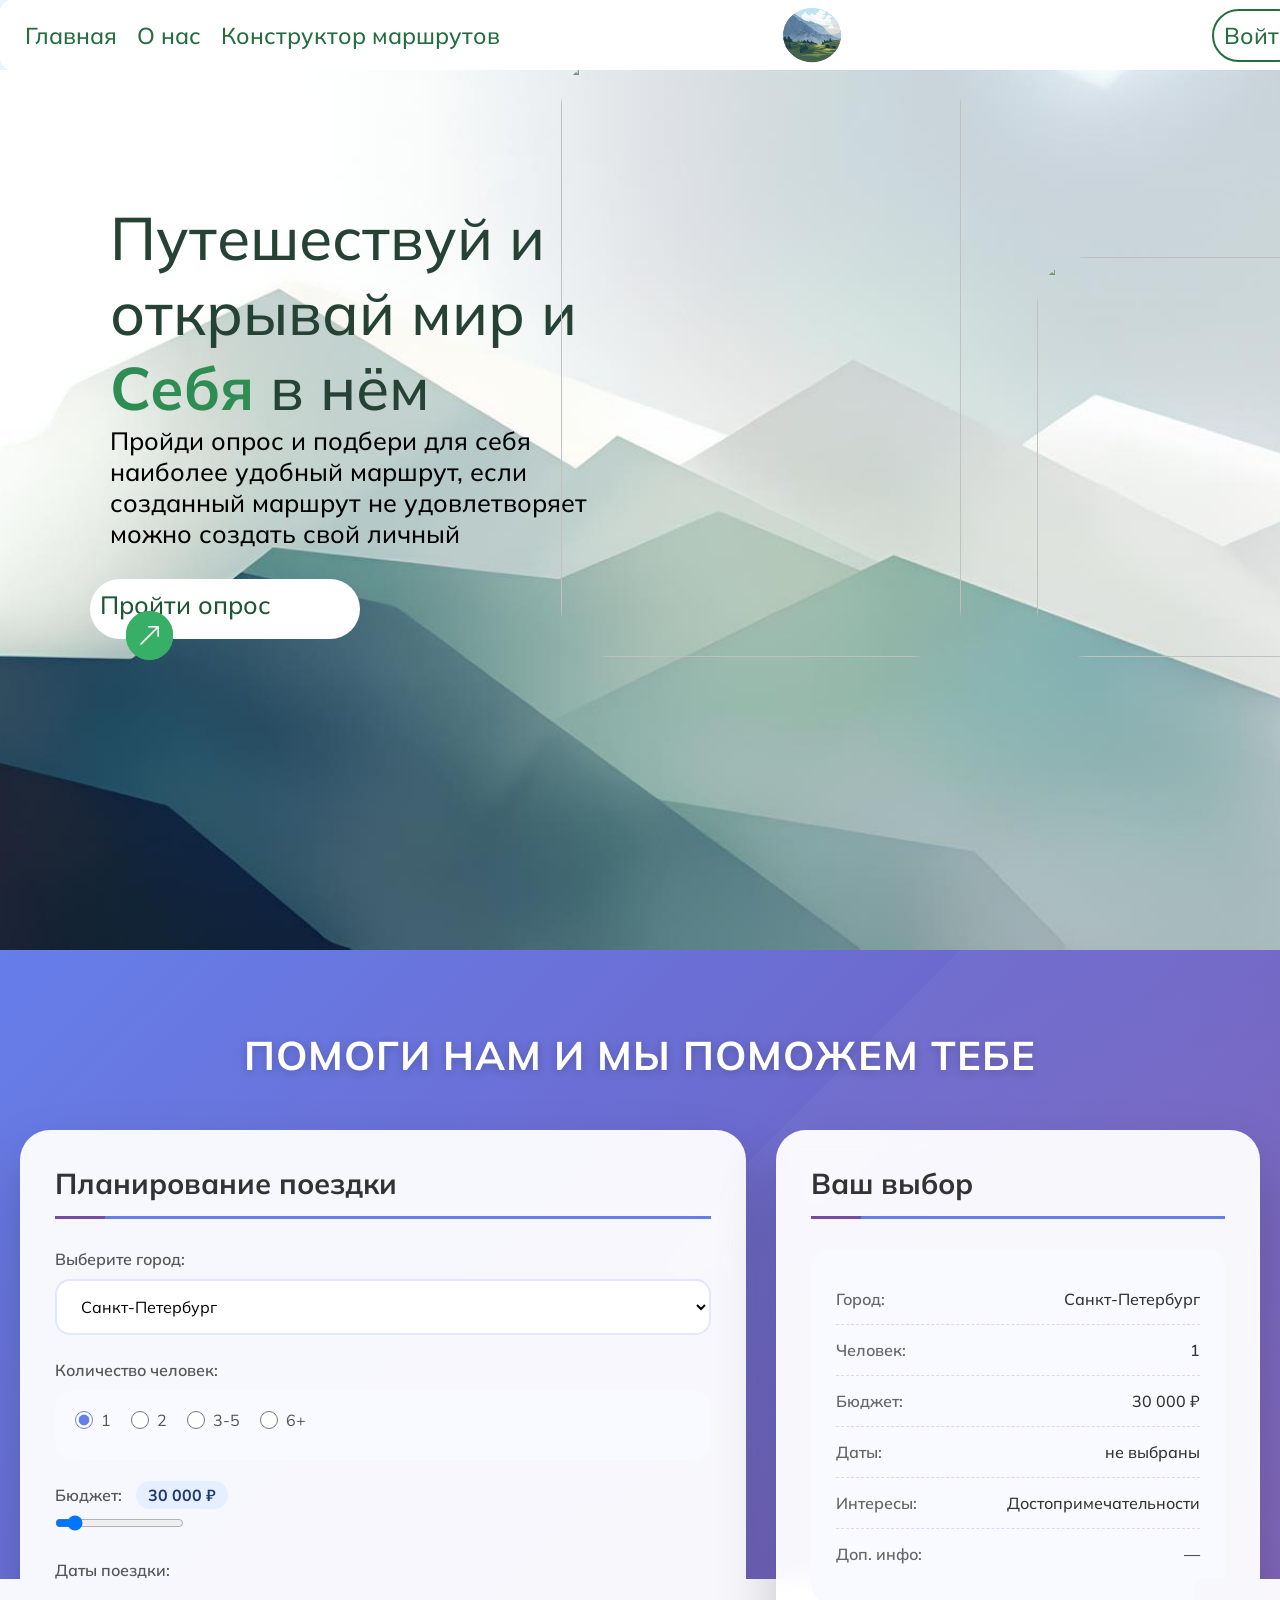
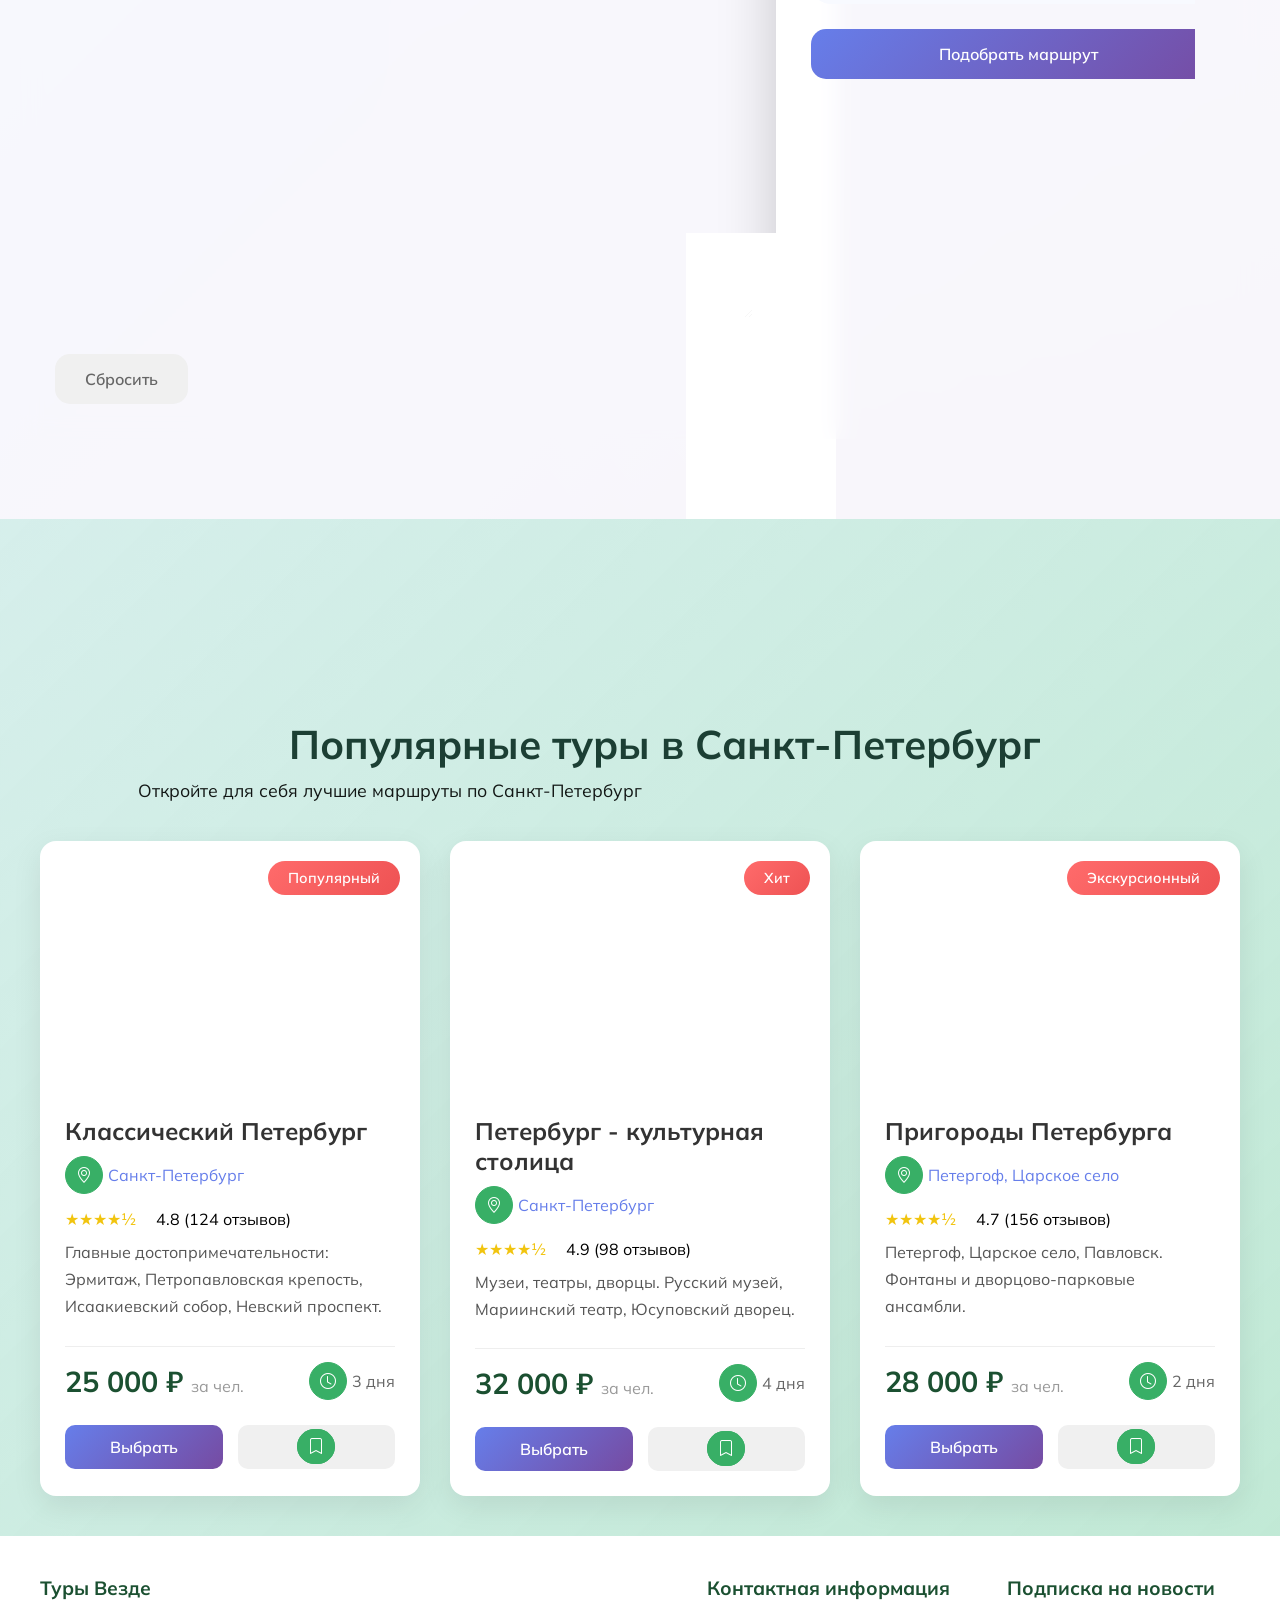
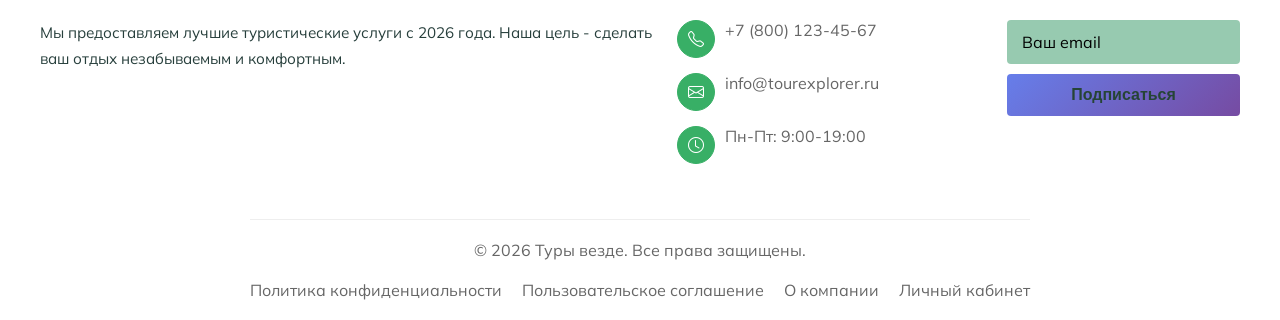
==== commit 077599da: "proverka" ====
--- a/index.html
+++ b/index.html
@@ -12,7 +12,7 @@
     <title>Помощник для вас : Туры по городам и странам</title>
 </head>
 <body>
-123
+
     <header class="header" id="mainHeader">
         <div class="header-left">
             <a href="index.html">Главная</a>
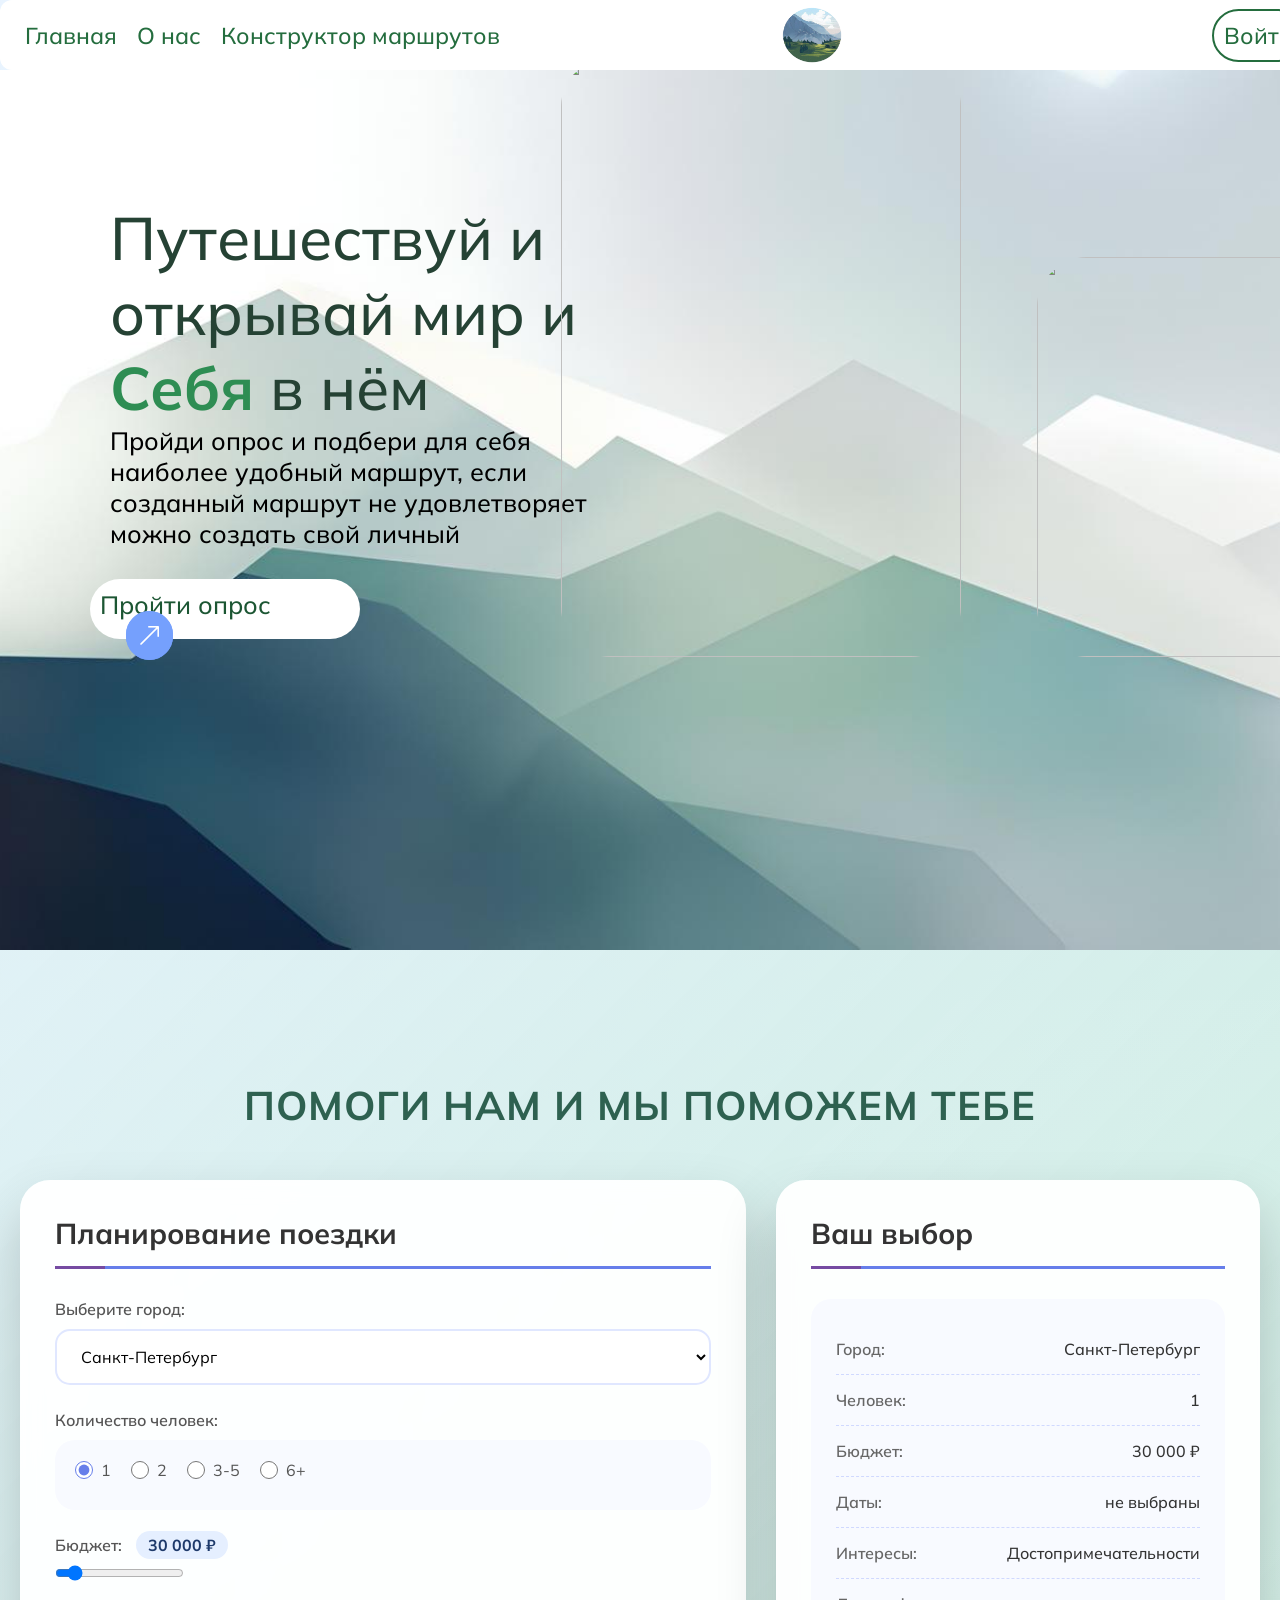
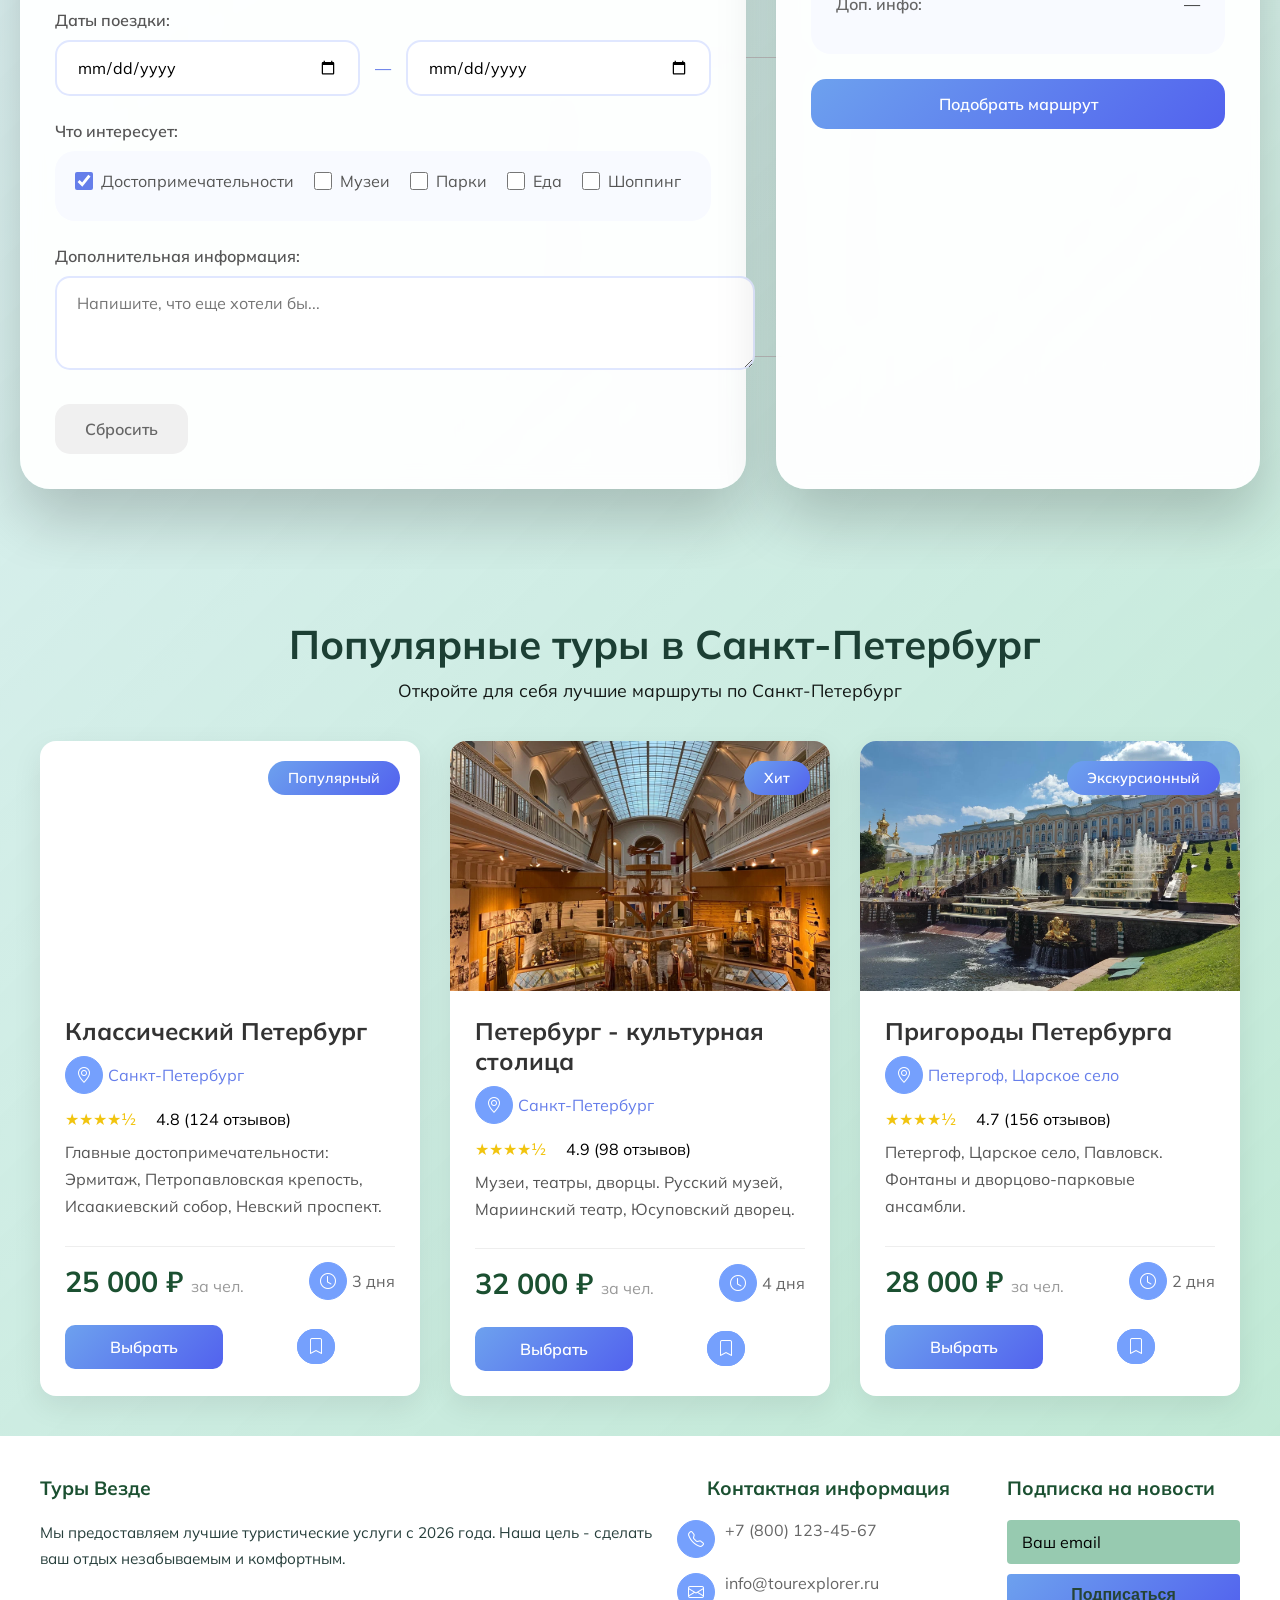
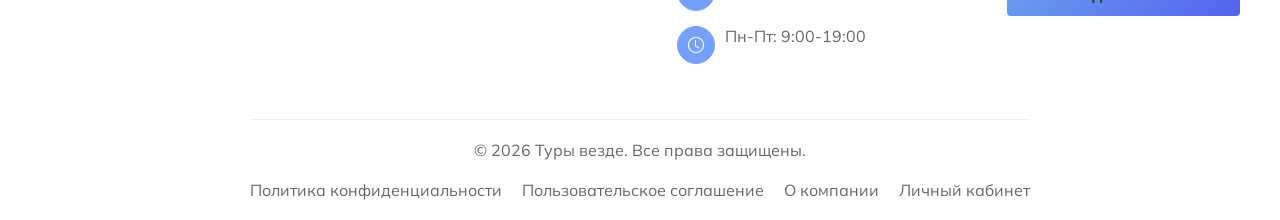
==== commit fbc0a41a: "katalog" ====
--- a/index.html
+++ b/index.html
@@ -194,7 +194,7 @@
                 {
                     id: 2,
                     title: 'Петербург - культурная столица',
-                    image: 'img/piter2.jpg',
+                    image: 'img/dostopro.jpg',
                     location: 'Санкт-Петербург',
                     rating: 4.9,
                     reviews: 98,
@@ -206,7 +206,7 @@
                 {
                     id: 3,
                     title: 'Пригороды Петербурга',
-                    image: 'img/piter3.jpg',
+                    image: 'img/petergof.webp',
                     location: 'Петергоф, Царское село',
                     rating: 4.7,
                     reviews: 156,
--- a/style.css
+++ b/style.css
@@ -1,4 +1,4 @@
- /* Все стили как в предыдущей версии, оставляем без изменений */
+
         *{
     margin: 0;
     padding: 0;
@@ -132,8 +132,8 @@
     margin-left: 26px;
 }
 .bi{
-    border: 1px solid #38af66;
-    background-color: #38af66;
+    border: 1px solid #75a0fd;
+    background-color: #75a0fd;
     border-radius: 50px;
     padding:8px 10px;
     color: #ffffff;
@@ -145,8 +145,8 @@
 
 /* Стили для опроса */
 .survey-block {
+    margin-top: 50px;
     padding: 80px 20px;
-    background: linear-gradient(135deg, #667eea 0%, #764ba2 100%);
     position: relative;
     overflow: hidden;
 }
@@ -171,10 +171,9 @@
 
 .survey-main-title {
     text-align: center;
-    color: white;
+    color: rgb(46, 97, 80);
     font-size: 2.5rem;
     margin-bottom: 50px;
-    text-shadow: 0 2px 10px rgba(0,0,0,0.2);
     letter-spacing: 1px;
 }
 
@@ -312,7 +311,7 @@
 }
 
 .survey-btn-primary {
-    background: linear-gradient(135deg, #667eea 0%, #764ba2 100%);
+    background: linear-gradient(135deg, #6da1ee 0%, #5262ee 100%);
     color: white;
     width: 100%;
 }
@@ -362,7 +361,7 @@
 }
 
 #budget-value {
-    background: linear-gradient(135deg, #667eea 0%, #764ba2 100%);
+    background:linear-gradient(135deg, #6da1ee 0%, #5262ee 100%);
     color: white;
     padding: 5px 15px;
     border-radius: 30px;
@@ -411,7 +410,7 @@
 /* Популярные туры */
 .tours-container {
     max-width: 1200px;
-    margin: 80px auto;
+    margin: 0 auto;
     padding: 0 20px;
 }
 
@@ -429,6 +428,7 @@
 .section-header p {
     color: #666;
     font-size: 1.2rem;
+    margin-left: 260px;
 }
 
 .tours-grid {
@@ -461,7 +461,7 @@
     position: absolute;
     top: 20px;
     right: 20px;
-    background: linear-gradient(135deg, #ff6b6b 0%, #ee5253 100%);
+    background: linear-gradient(135deg, #6da1ee 0%, #5262ee 100%);
     color: white;
     padding: 8px 20px;
     border-radius: 30px;
@@ -551,7 +551,7 @@
 }
 
 .tour-btn-primary {
-    background: linear-gradient(135deg, #667eea 0%, #764ba2 100%);
+    background: linear-gradient(135deg, #6da1ee 0%, #5262ee 100%);
     color: white;
 }
 
@@ -561,13 +561,10 @@
 }
 
 .tour-btn-secondary {
-    background: #f0f0f0;
-    color: #666;
-}
-
-.tour-btn-secondary:hover {
-    background: #e0e0e0;
-}
+    background: #ffffff;
+    color: #ffffff;
+}
+
 
 /* Футер */
 footer {
@@ -621,7 +618,7 @@
 
 .newsletter-btn {
     padding: 12px;
-    background: linear-gradient(135deg, #667eea 0%, #764ba2 100%);
+    background: linear-gradient(135deg, #6da1ee 0%, #5262ee 100%);
     color: white;
     border: none;
     border-radius: 10px;
@@ -1053,7 +1050,7 @@
         .tours-container {
             width: 100%;
             margin: 0 auto;
-            margin-top: 200px;
+            margin-top: 50px;
         }
         
        
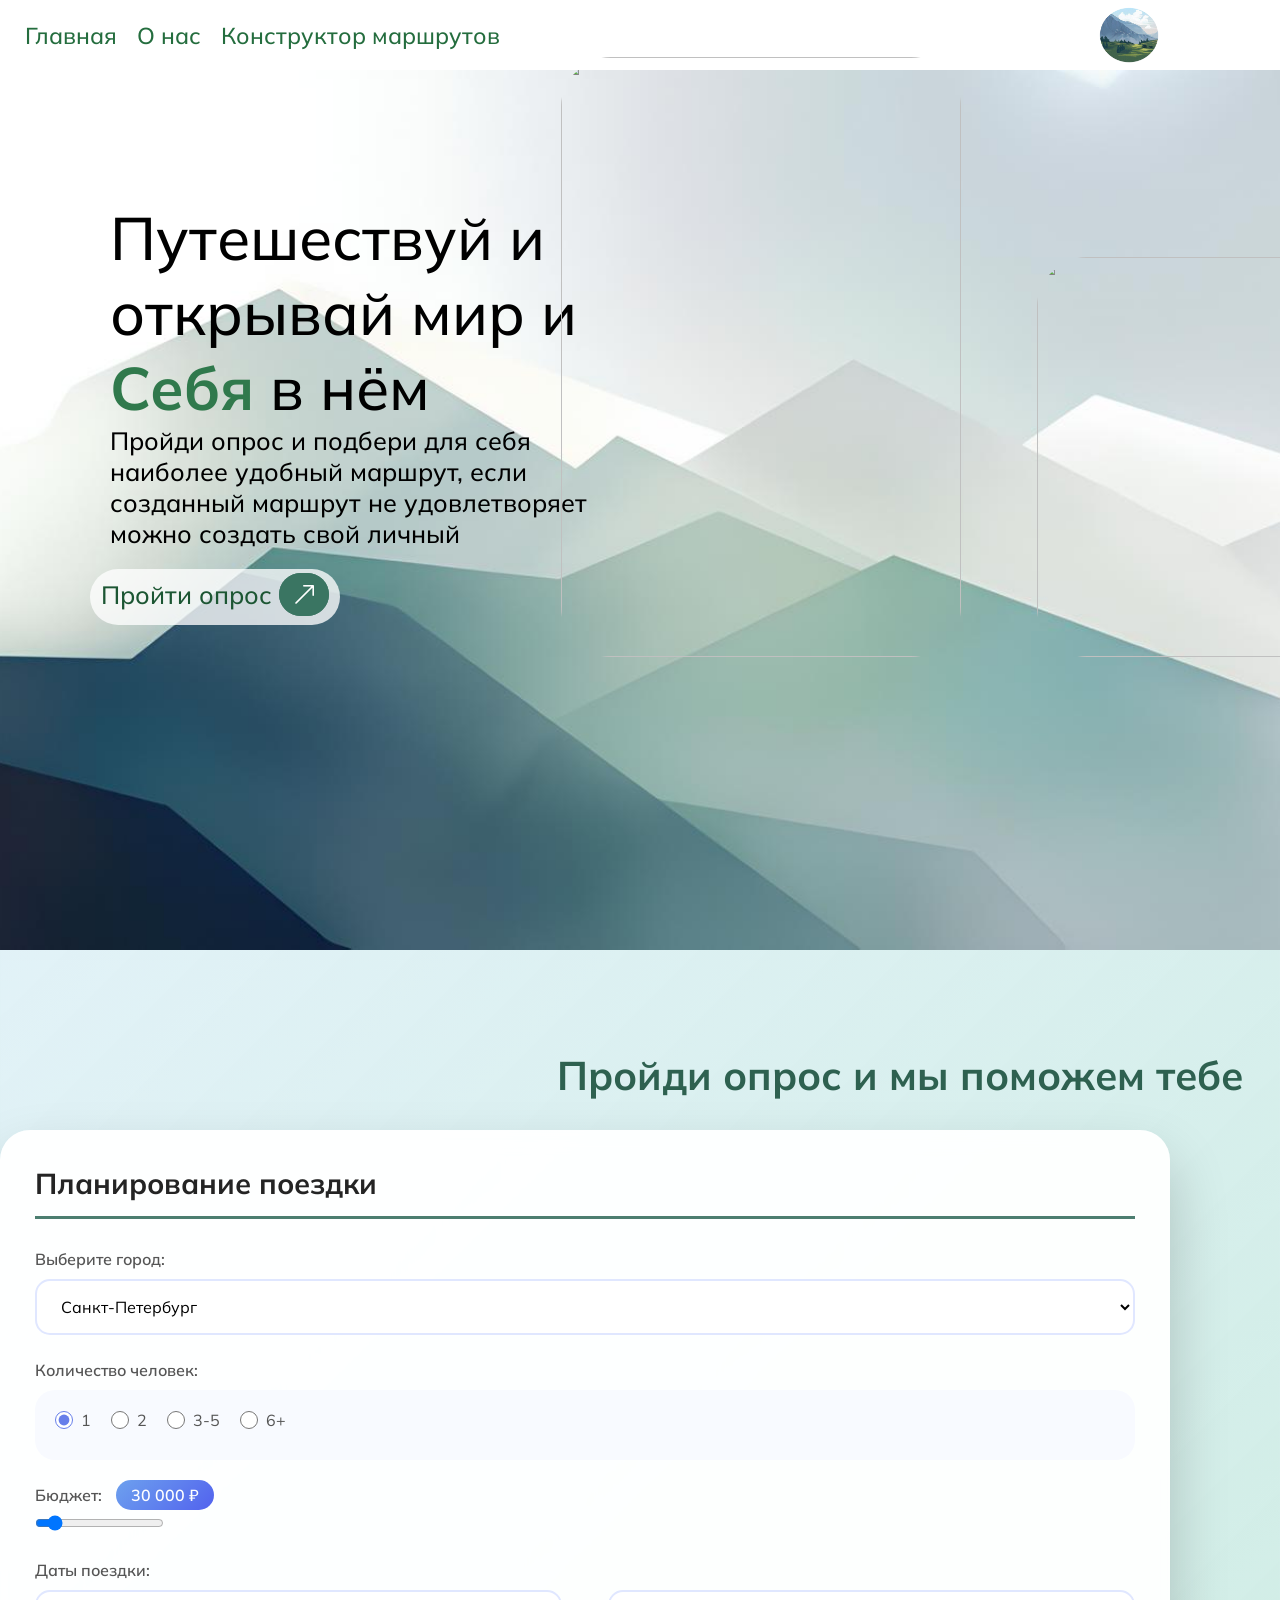
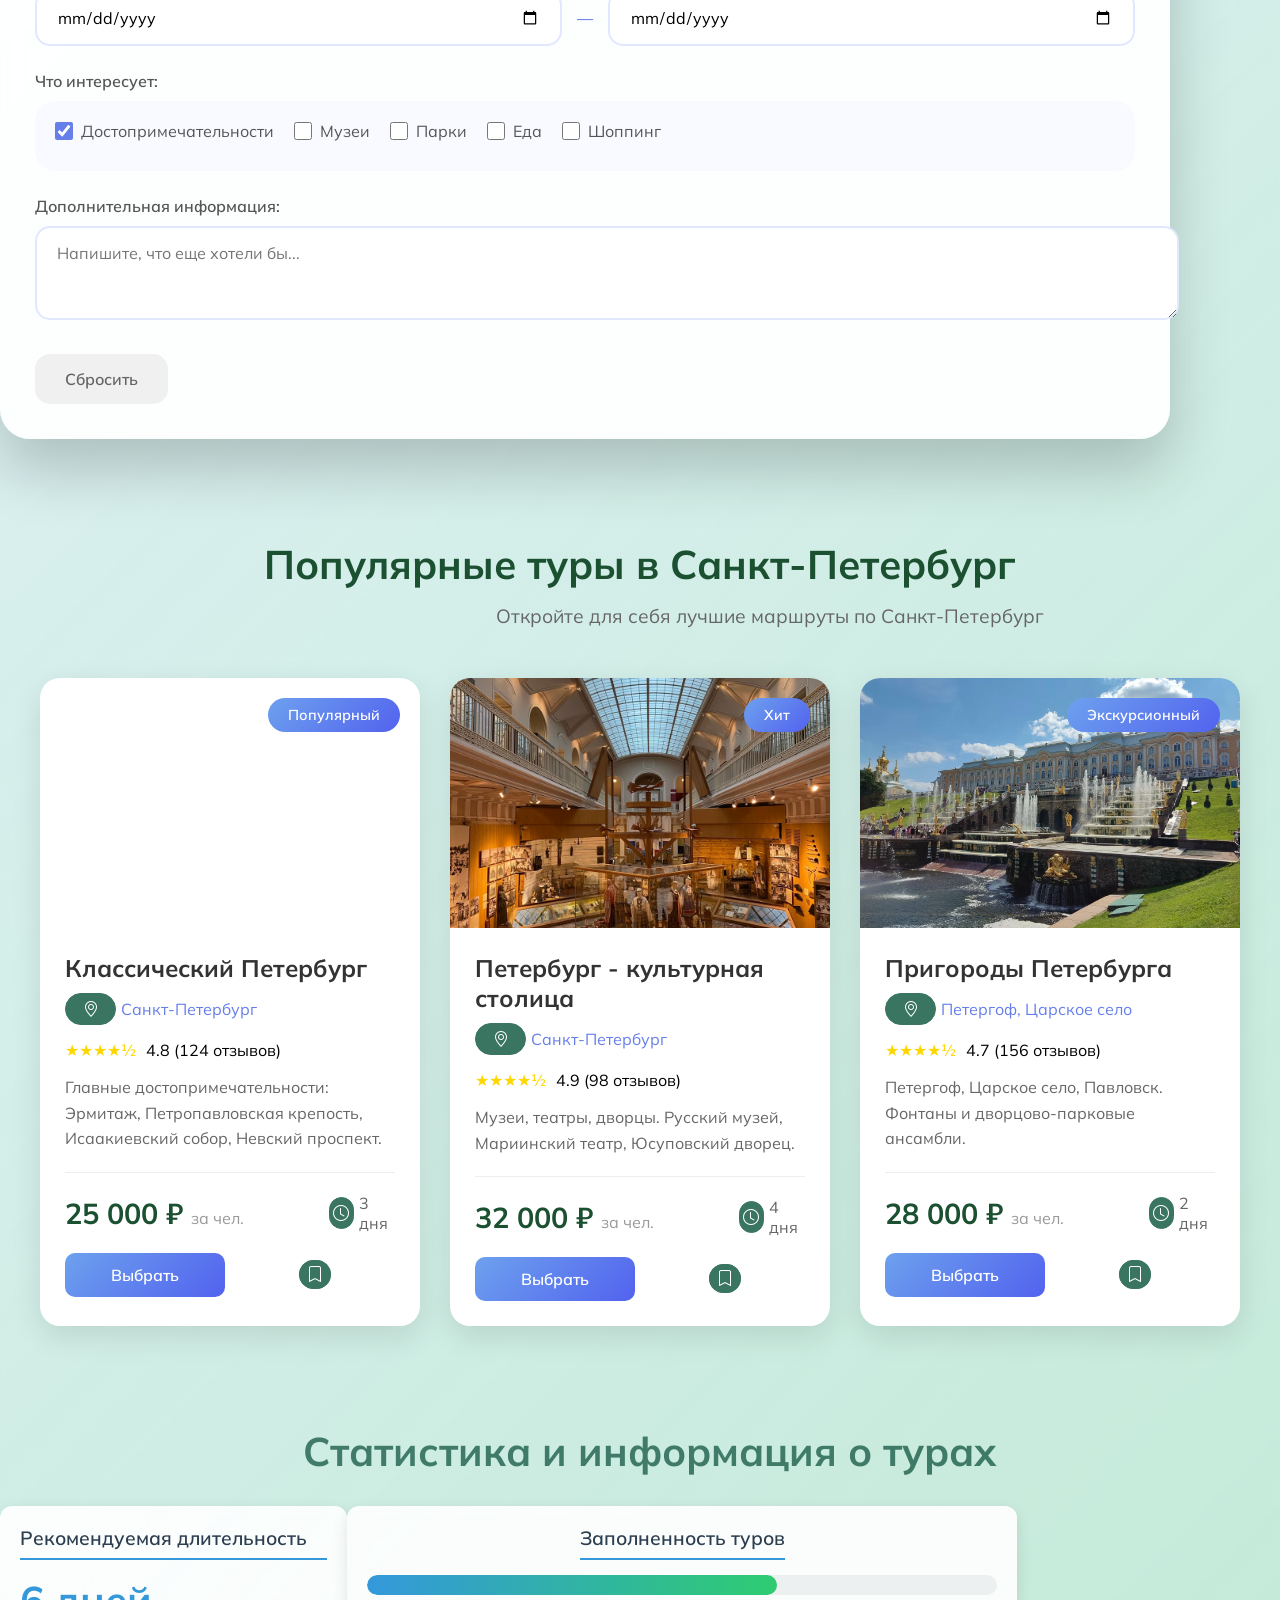
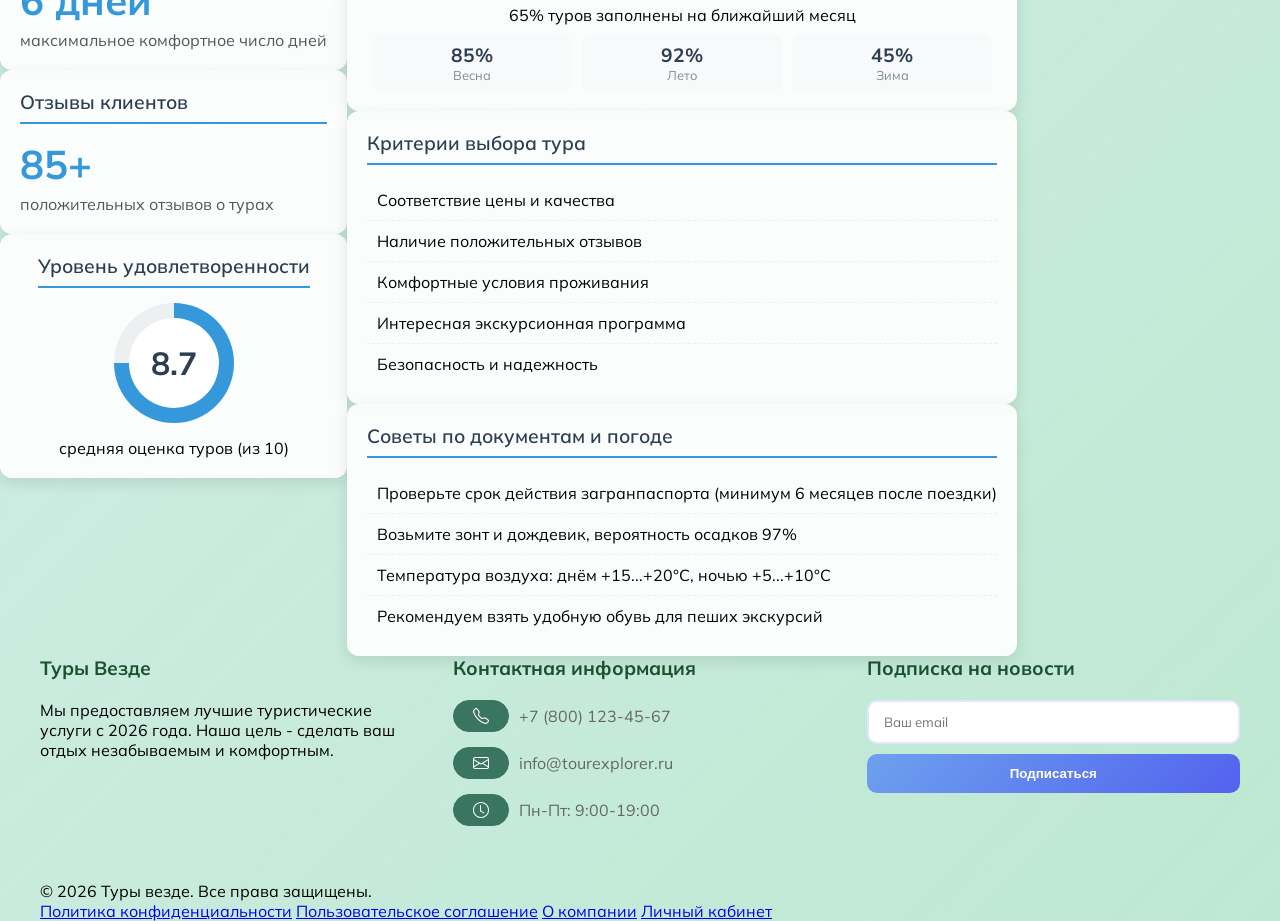
==== commit 67036935: "izminenie Co-authored-by: Copilot <copilot@github.com>" ====
--- a/index.html
+++ b/index.html
@@ -28,7 +28,7 @@
     
     <section class="banner">
         <div class="banner-left">
-            <p style="color: rgb(37, 66, 52); width:500px;">Путешествуй и открывай мир и <b style="color: #2e8d53;">Себя</b> в нём</p>
+            <p style="color: rgb(0, 0, 0); width:500px;">Путешествуй и открывай мир и <b style="color: #30794c;">Себя</b> в нём</p>
             <p style="color: rgb(0, 0, 0); font-size: 25px; width: 500px;">Пройди опрос и подбери для себя наиболее удобный маршрут, если созданный маршрут не удовлетворяет можно создать свой личный</p>
             <a href="#surveyBlock" style="color: #1c5633;" class="oprosbtn">Пройти опрос <i class="bi bi-arrow-up-right"></i></a>
         </div>
@@ -39,10 +39,9 @@
         </div>
     </section>
 
-    <!-- БЛОК ОПРОСА -->
+
     <div class="survey-block" id="surveyBlock">
-        <div class="survey-container">
-            <h1 class="survey-main-title">ПОМОГИ НАМ И МЫ ПОМОЖЕМ ТЕБЕ</h1>
+            <h1  class="survey-main-title">Пройди опрос и мы поможем тебе</h1>
             <div class="survey-content">
                 <div class="survey-form-container">
                     <h2 class="survey-form-title">Планирование поездки</h2>
@@ -118,7 +117,7 @@
         </div>
     </div>
 
-    <!-- ДИНАМИЧЕСКИЕ ПОПУЛЯРНЫЕ ТУРЫ -->
+  
     <div class="tours-container">
         <header class="section-header">
             <h1 id="tours-title">Популярные туры в Санкт-Петербург</h1>
@@ -128,7 +127,7 @@
         <div class="tours-grid" id="tours-grid">
             <!-- Туры будут загружаться динамически через JavaScript -->
         </div>
-    </div>
+   
 
     <!-- Модальное окно -->
     <div id="myModal" class="modal">
@@ -140,6 +139,107 @@
         </div>
     </div>
 
+ </div>
+
+
+ <div class="vivod">
+        <h1>Статистика и информация о турах</h1> 
+        <div class="main-block">
+        <div class="main-block-top">
+            <div class="small-container stat-container">
+                <h2 class="container-title">Рекомендуемая длительность</h2>
+                <div class="stat-value">6 дней</div>
+                <div class="stat-label">максимальное комфортное число дней</div>
+            </div>
+            <div class="small-container stat-container">
+                <h2 class="container-title">Отзывы клиентов</h2>
+                <div class="stat-value">85+</div>
+                <div class="stat-label">положительных отзывов о турах</div>
+            </div>
+            <div class="small-container poll-container">
+                <h2 class="container-title">Уровень удовлетворенности</h2>
+                <div class="circle-poll">
+                    <div class="circle-poll-value">8.7</div>
+                </div>
+                <div class="stat-label">средняя оценка туров (из 10)</div>
+            </div>
+        </div>
+            <div class="main-block-bottom">
+            <div class="small-container poll-container">
+                <h2 class="container-title">Заполненность туров</h2>
+                <div class="linear-poll">
+                    <div class="linear-poll-fill"></div>
+                </div>
+                <div class="stat-label">65% туров заполнены на ближайший месяц</div>
+                <div class="row-poll">
+                    <div class="row-poll-item">
+                        <div class="row-poll-value">85%</div>
+                        <div class="row-poll-label">Весна</div>
+                    </div>
+                    <div class="row-poll-item">
+                        <div class="row-poll-value">92%</div>
+                        <div class="row-poll-label">Лето</div>
+                    </div>
+                    <div class="row-poll-item">
+                        <div class="row-poll-value">45%</div>
+                        <div class="row-poll-label">Зима</div>
+                    </div>
+                </div>
+            </div>
+            <div class="small-container">
+                <h2 class="container-title">Критерии выбора тура</h2>
+                <ul class="criteria-list">
+                    <li class="criteria-item">
+                        <i class="fas fa-check-circle criteria-icon"></i>
+                        <span>Соответствие цены и качества</span>
+                    </li>
+                    <li class="criteria-item">
+                        <i class="fas fa-check-circle criteria-icon"></i>
+                        <span>Наличие положительных отзывов</span>
+                    </li>
+                    <li class="criteria-item">
+                        <i class="fas fa-check-circle criteria-icon"></i>
+                        <span>Комфортные условия проживания</span>
+                    </li>
+                    <li class="criteria-item">
+                        <i class="fas fa-check-circle criteria-icon"></i>
+                        <span>Интересная экскурсионная программа</span>
+                    </li>
+                    <li class="criteria-item">
+                        <i class="fas fa-check-circle criteria-icon"></i>
+                        <span>Безопасность и надежность</span>
+                    </li>
+                </ul>
+            </div>
+            <div class="small-container highlight">
+                <h2 class="container-title">Советы по документам и погоде</h2>
+                <div class="weather-icon">
+                    <i class="fas fa-cloud-sun-rain"></i>
+                </div>
+                <ul class="advice-list">
+                    <li class="advice-item">
+                        <i class="fas fa-passport advice-icon"></i>
+                        <span>Проверьте срок действия загранпаспорта (минимум 6 месяцев после поездки)</span>
+                    </li>
+                    <li class="advice-item">
+                        <i class="fas fa-umbrella advice-icon"></i>
+                        <span>Возьмите зонт и дождевик, вероятность осадков 97%</span>
+                    </li>
+                    <li class="advice-item">
+                        <i class="fas fa-temperature-low advice-icon"></i>
+                        <span>Температура воздуха: днём +15...+20°C, ночью +5...+10°C</span>
+                    </li>
+                    <li class="advice-item">
+                        <i class="fas fa-suitcase-rolling advice-icon"></i>
+                        <span>Рекомендуем взять удобную обувь для пеших экскурсий</span>
+                    </li>
+                </ul>
+            </div>
+        </div>
+    </div>
+</div>
+
+
     <footer>
         <div class="footer-container">
             <div class="footer-top">
@@ -175,355 +275,6 @@
         </div>
     </footer>
 
-    <script>
-        // Данные для туров
-        const toursData = {
-            'saint-petersburg': [
-                {
-                    id: 1,
-                    title: 'Классический Петербург',
-                    image: 'img/piter.jpg',
-                    location: 'Санкт-Петербург',
-                    rating: 4.8,
-                    reviews: 124,
-                    description: 'Главные достопримечательности: Эрмитаж, Петропавловская крепость, Исаакиевский собор, Невский проспект.',
-                    price: '25 000',
-                    duration: 3,
-                    badge: 'Популярный'
-                },
-                {
-                    id: 2,
-                    title: 'Петербург - культурная столица',
-                    image: 'img/dostopro.jpg',
-                    location: 'Санкт-Петербург',
-                    rating: 4.9,
-                    reviews: 98,
-                    description: 'Музеи, театры, дворцы. Русский музей, Мариинский театр, Юсуповский дворец.',
-                    price: '32 000',
-                    duration: 4,
-                    badge: 'Хит'
-                },
-                {
-                    id: 3,
-                    title: 'Пригороды Петербурга',
-                    image: 'img/petergof.webp',
-                    location: 'Петергоф, Царское село',
-                    rating: 4.7,
-                    reviews: 156,
-                    description: 'Петергоф, Царское село, Павловск. Фонтаны и дворцово-парковые ансамбли.',
-                    price: '28 000',
-                    duration: 2,
-                    badge: 'Экскурсионный'
-                }
-            ],
-            'kaliningrad': [
-                {
-                    id: 4,
-                    title: 'Кёнигсберг - Калининград',
-                    image: 'img/kaliningrad.jpg',
-                    location: 'Калининград',
-                    rating: 4.7,
-                    reviews: 89,
-                    description: 'Кафедральный собор, остров Канта, Рыбная деревня, Музей янтаря.',
-                    price: '22 000',
-                    duration: 3,
-                    badge: 'Исторический'
-                },
-                {
-                    id: 5,
-                    title: 'Куршская коса',
-                    image: 'img/kurshskaya.jpg',
-                    location: 'Куршская коса',
-                    rating: 4.9,
-                    reviews: 112,
-                    description: 'Национальный парк, Танцующий лес, Высота Эфа, птичья станция.',
-                    price: '18 000',
-                    duration: 1,
-                    badge: 'Природный'
-                },
-                {
-                    id: 6,
-                    title: 'Калининградские форты',
-                    image: 'img/fort.jpg',
-                    location: 'Калининград',
-                    rating: 4.6,
-                    reviews: 67,
-                    description: 'Форт №11, Форт №5, Фридландские ворота, Башня Врангеля.',
-                    price: '20 000',
-                    duration: 2,
-                    badge: 'Фортификационный'
-                }
-            ],
-
-       
-        };
-
-        // Функция для получения названия города
-        function getCityDisplayName(cityId) {
-            const cities = {
-                'saint-petersburg': 'Санкт-Петербург',
-                'kaliningrad': 'Калининград',
-            };
-            return cities[cityId] || 'Санкт-Петербург';
-        }
-
-        // Функция загрузки туров
-        function loadTours(cityId) {
-            const toursGrid = document.getElementById('tours-grid');
-            const toursTitle = document.getElementById('tours-title');
-            const toursSubtitle = document.getElementById('tours-subtitle');
-            
-            const cityName = getCityDisplayName(cityId);
-            
-            toursTitle.textContent = `Популярные туры в ${cityName}`;
-            toursSubtitle.textContent = `Откройте для себя лучшие маршруты по ${cityName}`;
-            
-            const tours = toursData[cityId] || toursData['saint-petersburg'];
-            
-            toursGrid.innerHTML = tours.map(tour => `
-                <div class="tour-card">
-                    <div class="tour-image" style="background-image: url('${tour.image}')">
-                        <span class="tour-badge">${tour.badge}</span>
-                    </div>
-                    <div class="tour-content">
-                        <h3>${tour.title}</h3>
-                        <div class="tour-location"><i class="bi bi-geo-alt"></i> ${tour.location}</div>
-                        <div class="tour-rating">
-                            <div class="stars">${'★'.repeat(Math.floor(tour.rating))}${tour.rating % 1 >= 0.5 ? '½' : ''}</div>
-                            <span>${tour.rating} (${tour.reviews} отзывов)</span>
-                        </div>
-                        <p class="tour-description">${tour.description}</p>
-                        <div class="tour-meta">
-                            <div class="tour-price">${tour.price} ₽ <span>за чел.</span></div>
-                            <div class="tour-duration"><i class="bi bi-clock"></i> ${tour.duration} дня</div>
-                        </div>
-                        <div class="tour-actions">
-                            <a href="planner.html?city=${cityId}" class="tour-btn tour-btn-primary">Выбрать</a>
-                            <button class="tour-btn tour-btn-secondary"><i class="bi bi-bookmark"></i></button>
-                        </div>
-                    </div>
-                </div>
-            `).join('');
-        }
-
-        // Логика опроса
-        document.addEventListener('DOMContentLoaded', function() {
-            // Получаем элементы
-            const countrySelect = document.getElementById('country');
-            const travelersRadios = document.querySelectorAll('input[name="travelers"]');
-            const budgetRange = document.getElementById('budget');
-            const budgetSpan = document.getElementById('budget-value');
-            const startDate = document.getElementById('start-date');
-            const endDate = document.getElementById('end-date');
-            const interestCheckboxes = document.querySelectorAll('input[name="interests"]');
-            const additionalInfo = document.getElementById('additional-info');
-            
-            // Элементы сводки
-            const summaryCountry = document.getElementById('summary-country');
-            const summaryTravelers = document.getElementById('summary-travelers');
-            const summaryBudget = document.getElementById('summary-budget');
-            const summaryDates = document.getElementById('summary-dates');
-            const summaryInterests = document.getElementById('summary-interests');
-            const summaryAdditional = document.getElementById('summary-additional');
-            
-            const resetBtn = document.getElementById('reset-form');
-            const submitBtn = document.getElementById('submit-btn');
-            const modal = document.getElementById('myModal');
-            const modalBody = document.getElementById('modal-body');
-            const closeModal = document.querySelector('.close-modal');
-
-            // Функция обновления сводки
-            function updateSummary() {
-                const selectedCity = countrySelect.value;
-                summaryCountry.textContent = getCityDisplayName(selectedCity);
-                
-                let travelersValue = '1';
-                travelersRadios.forEach(radio => {
-                    if (radio.checked) travelersValue = radio.value;
-                });
-                summaryTravelers.textContent = travelersValue;
-                
-                // Обновление бюджета
-                const budgetVal = budgetRange.value;
-                budgetSpan.textContent = Number(budgetVal).toLocaleString('ru-RU') + ' ₽';
-                summaryBudget.textContent = Number(budgetVal).toLocaleString('ru-RU');
-                
-                // Даты
-                if (startDate.value && endDate.value) {
-                    summaryDates.textContent = `${startDate.value} — ${endDate.value}`;
-                } else {
-                    summaryDates.textContent = 'не выбраны';
-                }
-                
-                // Интересы
-                let selected = [];
-                interestCheckboxes.forEach(cb => {
-                    if (cb.checked) selected.push(cb.value);
-                });
-                summaryInterests.textContent = selected.length > 0 ? selected.join(', ') : 'Ничего не выбрано';
-                
-                // Доп info
-                summaryAdditional.textContent = additionalInfo.value.trim() || '—';
-                
-                // Загружаем туры для выбранного города
-                loadTours(selectedCity);
-            }
-
-            // Обработчики событий
-            countrySelect.addEventListener('change', updateSummary);
-            travelersRadios.forEach(radio => radio.addEventListener('change', updateSummary));
-            budgetRange.addEventListener('input', updateSummary);
-            startDate.addEventListener('change', updateSummary);
-            endDate.addEventListener('change', updateSummary);
-            interestCheckboxes.forEach(cb => cb.addEventListener('change', updateSummary));
-            additionalInfo.addEventListener('input', updateSummary);
-
-            // Сброс формы
-            resetBtn.addEventListener('click', function() {
-                countrySelect.value = 'saint-petersburg';
-                travelersRadios.forEach(radio => { radio.checked = (radio.value === '1'); });
-                budgetRange.value = 30000;
-                startDate.value = '';
-                endDate.value = '';
-                interestCheckboxes.forEach((cb, index) => { cb.checked = (index === 0); });
-                additionalInfo.value = '';
-                updateSummary();
-            });
-
-            // Отправка формы - СОХРАНЯЕМ ВСЕ ДАННЫЕ В localStorage
-            submitBtn.addEventListener('click', function() {
-                const cityId = countrySelect.value;
-                const cityName = getCityDisplayName(cityId);
-                
-                // Получаем все значения
-                let travelersValue = '1';
-                travelersRadios.forEach(radio => {
-                    if (radio.checked) travelersValue = radio.value;
-                });
-                
-                let selectedInterests = [];
-                interestCheckboxes.forEach(cb => {
-                    if (cb.checked) selectedInterests.push(cb.value);
-                });
-                
-                // Формируем объект с данными
-                const surveyData = {
-                    cityId: cityId,
-                    cityName: cityName,
-                    travelers: travelersValue,
-                    budget: budgetRange.value,
-                    budgetFormatted: Number(budgetRange.value).toLocaleString('ru-RU'),
-                    startDate: startDate.value,
-                    endDate: endDate.value,
-                    dates: (startDate.value && endDate.value) ? `${startDate.value} — ${endDate.value}` : 'не выбраны',
-                    interests: selectedInterests.join(', ') || 'Достопримечательности',
-                    additional: additionalInfo.value.trim() || '—'
-                };
-                
-                // СОХРАНЯЕМ В localStorage
-                localStorage.setItem('selected_city', JSON.stringify(surveyData));
-                
-                // Показываем модальное окно
-                modalBody.innerHTML = `
-                    <p><strong>Город:</strong> ${cityName}</p>
-                    <p><strong>Человек:</strong> ${travelersValue}</p>
-                    <p><strong>Бюджет:</strong> ${surveyData.budgetFormatted} ₽</p>
-                    <p><strong>Даты:</strong> ${surveyData.dates}</p>
-                    <p><strong>Интересы:</strong> ${surveyData.interests}</p>
-                    <p><strong>Доп. инфо:</strong> ${surveyData.additional}</p>
-                    <p><em>Данные сохранены! Перейдите в конструктор для построения маршрута.</em></p>
-                `;
-                modal.style.display = 'flex';
-            });
-
-            <!-- В конец скрипта, после submitBtn.addEventListener -->
-
-// Отправка формы - СОХРАНЯЕМ ВСЕ ДАННЫЕ В localStorage
-submitBtn.addEventListener('click', function() {
-    const cityId = countrySelect.value;
-    const cityName = getCityDisplayName(cityId);
-    
-    // Получаем все значения
-    let travelersValue = '1';
-    travelersRadios.forEach(radio => {
-        if (radio.checked) travelersValue = radio.value;
-    });
-    
-    let selectedInterests = [];
-    interestCheckboxes.forEach(cb => {
-        if (cb.checked) selectedInterests.push(cb.value);
-    });
-    
-    // Формируем объект с данными
-    const surveyData = {
-        cityId: cityId,
-        cityName: cityName,
-        travelers: travelersValue,
-        budget: budgetRange.value,
-        budgetFormatted: Number(budgetRange.value).toLocaleString('ru-RU'),
-        startDate: startDate.value,
-        endDate: endDate.value,
-        dates: (startDate.value && endDate.value) ? `${startDate.value} — ${endDate.value}` : 'не выбраны',
-        interests: selectedInterests.join(', ') || 'Достопримечательности',
-        additional: additionalInfo.value.trim() || '—'
-    };
-    
-    // СОХРАНЯЕМ В localStorage для planner.html
-    localStorage.setItem('selected_city', JSON.stringify(surveyData));
-    
-    // СОХРАНЯЕМ ТОЛЬКО ГОРОД для locals.html
-    localStorage.setItem('selected_city_for_locals', cityId);
-    
-    // Показываем модальное окно
-    modalBody.innerHTML = `
-        <p><strong>Город:</strong> ${cityName}</p>
-        <p><strong>Человек:</strong> ${travelersValue}</p>
-        <p><strong>Бюджет:</strong> ${surveyData.budgetFormatted} ₽</p>
-        <p><strong>Даты:</strong> ${surveyData.dates}</p>
-        <p><strong>Интересы:</strong> ${surveyData.interests}</p>
-        <p><strong>Доп. инфо:</strong> ${surveyData.additional}</p>
-        <p><em>Данные сохранены! Перейдите в конструктор для построения маршрута.</em></p>
-    `;
-    modal.style.display = 'flex';
-});
-
-            closeModal.addEventListener('click', function() {
-                modal.style.display = 'none';
-            });
-
-            window.addEventListener('click', function(event) {
-                if (event.target === modal) {
-                    modal.style.display = 'none';
-                }
-            });
-
-            // Проверка авторизации
-            const currentUser = JSON.parse(localStorage.getItem('current_user'));
-            const localsLink = document.getElementById('localsLink');
-            const authButton = document.getElementById('authButton');
-
-            if (currentUser) {
-                if (localsLink) localsLink.style.display = 'inline-block';
-                if (authButton) {
-                    authButton.textContent = currentUser.name || 'Профиль';
-                    authButton.href = 'profile.html';
-                }
-            } else {
-                if (localsLink) localsLink.style.display = 'none';
-                if (authButton) {
-                    authButton.textContent = 'Войти';
-                    authButton.href = 'login.html';
-                }
-            }
-
-            // Устанавливаем минимальные даты
-            const today = new Date().toISOString().split('T')[0];
-            if (startDate) startDate.min = today;
-            if (endDate) endDate.min = today;
-            
-            // Инициализация - загружаем туры для СПб по умолчанию
-            updateSummary();
-        });
-    </script>
+  <script src="script.js"></script>
 </body>
 </html>
--- a/style.css
+++ b/style.css
@@ -1,5 +1,5 @@
 
-        *{
+*{
     margin: 0;
     padding: 0;
 }
@@ -9,19 +9,13 @@
 }
 
 .header {
-    border-radius: 12px;
     padding: 0 25px;
     height: 70px;
     display: flex;
     align-items: center;
     justify-content: space-between;
     margin: 0 auto;
-    width: 100%;
-    position: fixed;
-    top: 0;
-    left: 0;
-    right: 0;
-    z-index: 1000;
+    width: 1850px;
     background-color: white;
     transition: all 0.3s ease;
 }
@@ -68,13 +62,26 @@
     text-align: center;
 }
 
+
+
+
+
+
+
+
+
+
+
+
+
+
+
 .banner {
     background: url(img/fonbaner.jpg);
     background-size: cover;
     background-position: center;
     width: 100%;
     height: 880px;
-    margin-top: 70px;
     display: flex;
     justify-content: space-around;
 }
@@ -111,31 +118,28 @@
 }
 
 .oprosbtn{
-    width: 250px;
-    height: 40px;
+    width: 230px;
+    height: 36px;
     font-size: 25px;
     border-radius: 50px;
     padding: 10px;
-    gap: 20px;
     border: none;
     margin-left:-20px;
-    margin-top: 30px;
+    margin-top: 20px;
+    text-align: center;
     text-decoration: none;
-    background-color: white;
-    transition: all 0.3s;
-}
+    background-color: rgba(255, 255, 255, 0.774);
+}
+
 .oprosbtn:hover {
     transform: translateY(-3px);
     box-shadow: 0 10px 20px rgba(0,0,0,0.1);
 }
-.oprosbtn > i{
-    margin-left: 26px;
-}
 .bi{
-    border: 1px solid #75a0fd;
-    background-color: #75a0fd;
+    border: 1px solid #3a7562;
+    background-color:  #3a7562;
     border-radius: 50px;
-    padding:8px 10px;
+    padding:5px 5%;
     color: #ffffff;
 }
 
@@ -143,44 +147,42 @@
     margin-left: -200px;
 }
 
+
+
+
+
+
+
+
+
+
+
+
+
 /* Стили для опроса */
+
+
+
 .survey-block {
-    margin-top: 50px;
-    padding: 80px 20px;
-    position: relative;
-    overflow: hidden;
-}
-
-.survey-block::before {
-    content: '';
-    position: absolute;
-    top: -50%;
-    right: -50%;
-    width: 100%;
-    height: 200%;
-    background: radial-gradient(circle, rgba(255,255,255,0.1) 0%, transparent 70%);
-    transform: rotate(45deg);
-}
-
-.survey-container {
-    max-width: 1300px;
+    width: 1800px;
     margin: 0 auto;
-    position: relative;
-    z-index: 2;
 }
 
 .survey-main-title {
     text-align: center;
     color: rgb(46, 97, 80);
     font-size: 2.5rem;
-    margin-bottom: 50px;
-    letter-spacing: 1px;
-}
-
-.survey-content {
-    display: grid;
-    grid-template-columns: 1.2fr 0.8fr;
-    gap: 30px;
+}
+
+.survey-content{
+    display: flex;
+    justify-content: space-between;
+}
+
+
+
+.survey-form-container{
+    width: 1100px;
 }
 
 .survey-form-container,
@@ -193,30 +195,15 @@
     transition: transform 0.3s;
 }
 
-.survey-form-container:hover,
-.survey-summary-container:hover {
-    transform: translateY(-5px);
-}
+
 
 .survey-form-title,
 .survey-summary-title {
     font-size: 1.8rem;
-    color: #333;
+    color: #242424;
     margin-bottom: 30px;
     padding-bottom: 15px;
-    border-bottom: 3px solid #667eea;
-    position: relative;
-}
-
-.survey-form-title::after,
-.survey-summary-title::after {
-    content: '';
-    position: absolute;
-    bottom: -3px;
-    left: 0;
-    width: 50px;
-    height: 3px;
-    background: #764ba2;
+    border-bottom: 3px solid #10533fbe;
 }
 
 .survey-form-group {
@@ -368,6 +355,8 @@
     margin-left: 10px;
 }
 
+
+
 /* Модальное окно */
 .modal {
     display: none;
@@ -407,6 +396,21 @@
     color: #999;
 }
 
+
+
+
+
+
+
+
+
+
+
+
+
+
+
+
 /* Популярные туры */
 .tours-container {
     max-width: 1200px;
@@ -415,6 +419,7 @@
 }
 
 .section-header {
+     margin-top: 100px;
     text-align: center;
     margin-bottom: 50px;
 }
@@ -566,7 +571,193 @@
 }
 
 
-/* Футер */
+
+
+
+
+
+
+
+
+
+
+
+
+ .vivod {
+     width: 1300px;
+     margin: 0 auto;
+     display: flex;
+    flex-direction: column;
+ }
+
+  h1 {
+    margin-top: 100px;
+     text-align: center;
+     margin-bottom: 30px;
+     color: #10533fbe;
+     font-size: 2.5rem;
+ }
+  .main-block {
+    display: flex;
+  }
+
+
+  .small-container {
+     background-color: rgba(255, 255, 255, 0.9);
+     border-radius: 12px;
+     padding: 20px;
+     box-shadow: 0 5px 15px rgba(0, 0, 0, 0.1);
+     transition: transform 0.3s ease, box-shadow 0.3s ease;
+     backdrop-filter: blur(5px);
+ }
+
+  .small-container:hover {
+     transform: translateY(-5px);
+     box-shadow: 0 10px 25px rgba(0, 0, 0, 0.15);
+ }
+
+
+   .container-title {
+     font-size: 1.2rem;
+     font-weight: 600;
+     color: #2c3e50;
+     margin-bottom: 15px;
+     padding-bottom: 8px;
+     border-bottom: 2px solid #3498db;
+ }
+
+
+   .stat-container .stat-value {
+     font-size: 2.5rem;
+     font-weight: 700;
+     color: #3498db;
+     margin-bottom: 5px;
+ }
+
+  .stat-container .stat-label {
+     font-size: 1rem;
+     color: #555;
+ }
+
+  .poll-container {
+     display: flex;
+     flex-direction: column;
+     align-items: center;
+ }
+
+  .circle-poll {
+     width: 120px;
+     height: 120px;
+     border-radius: 50%;
+     background: conic-gradient(#3498db 0% 75%, #ecf0f1 75% 100%);
+     display: flex;
+     align-items: center;
+     justify-content: center;
+     margin-bottom: 15px;
+     position: relative;
+ }
+
+  .circle-poll::before {
+     content: '';
+     position: absolute;
+     width: 90px;
+     height: 90px;
+     background-color: white;
+     border-radius: 50%;
+ }
+
+  .circle-poll-value {
+     position: relative;
+     font-size: 2rem;
+     font-weight: 700;
+     color: #2c3e50;
+ }
+
+  .linear-poll {
+     width: 100%;
+     height: 20px;
+     background-color: #ecf0f1;
+     border-radius: 10px;
+     overflow: hidden;
+     margin-bottom: 10px;
+ }
+
+  .linear-poll-fill {
+     height: 100%;
+     background: linear-gradient(to right, #3498db, #2ecc71);
+     width: 65%;
+     border-radius: 10px;
+ }
+
+  .row-poll {
+     display: flex;
+     justify-content: space-between;
+     width: 100%;
+     margin-top: 10px;
+ }
+
+  .row-poll-item {
+     text-align: center;
+     padding: 8px;
+     background-color: #f8f9fa;
+     border-radius: 8px;
+     flex: 1;
+     margin: 0 5px;
+ }
+
+  .row-poll-value {
+     font-weight: 700;
+     font-size: 1.2rem;
+     color: #2c3e50;
+ }
+
+  .row-poll-label {
+     font-size: 0.8rem;
+     color: #7f8c8d;
+ }
+
+
+   .criteria-list, .advice-list {
+     list-style-type: none;
+ }
+
+  .criteria-item, .advice-item {
+     padding: 10px 0;
+     border-bottom: 1px dashed #ecf0f1;
+     display: flex;
+     align-items: center;
+ }
+
+  .criteria-item:last-child, .advice-item:last-child {
+     border-bottom: none;
+ }
+
+  .criteria-icon, .advice-icon {
+     margin-right: 10px;
+     color: #3498db;
+     font-size: 1.2rem;
+ }
+
+  /* Адаптивность */
+ @media (max-width: 992px) {
+     .main-block {
+         grid-template-columns: repeat(2, 1fr);
+     }
+ }
+
+  @media (max-width: 768px) {
+     .main-block {
+         grid-template-columns: 1fr;
+     }
+     
+     h1 {
+         font-size: 2rem;
+     }
+ }
+
+
+  
+* Футер */
 footer {
     background: white;
     padding: 60px 20px 20px;
@@ -659,1173 +850,6 @@
 }
 
 
-/* opros  */
-  
-  .opros {
-    display: flex;
-    gap: 30px;
-    width: 100%;
-    background-color: #fff;
-    border-radius: 28px;
-    box-shadow: 0 20px 40px -10px rgba(0,20,30,0.2);
-    padding-top:  100px;
-}
-
-
-.opros-left,
-.opros-right {
-    background-color: #ffffff;
-    border-radius: 20px;
-    padding: 25px;
-}
-
-.opros-left {
-    border: 1px solid #e9edf4;
-    box-shadow: inset 0 2px 4px rgba(0,0,0,0.02);
-}
-
-.opros-right {
-    background: linear-gradient(145deg, #f8faff, #f0f4fe);
-    border: 1px solid #d9e2ef;
-    display: flex;
-    flex-direction: column;
-}
-
-/* Заголовки */
-.form-title, .summary-title {
-    font-size: 1.6rem;
-    font-weight: 600;
-    margin-bottom: 25px;
-    color: #1a2b3c;
-    border-bottom: 3px solid #aac9ff;
-    padding-bottom: 10px;
-}
-
-.summary-title {
-    border-bottom-color: #6c8fc9;
-}
-
-/* ========================================= */
-/* СТИЛИ ДЛЯ ЛЕВОЙ ФОРМЫ                     */
-/* ========================================= */
-
-/* Группа полей */
-.form-group {
-    margin-bottom: 22px;
-    display: flex;
-    flex-direction: column;
-}
-
-/* Общий стиль для подписей */
-.form-group label,
-.form-group .label-like {
-    font-weight: 500;
-    color: #2c3e50;
-    margin-bottom: 8px;
-    font-size: 0.95rem;
-}
-
-/* Поля ввода, select, textarea */
-.form-group select,
-.form-group input[type="date"],
-.form-group textarea {
-    padding: 12px 15px;
-    border: 1px solid #d0dae8;
-    border-radius: 16px;
-    font-size: 1rem;
-    background-color: #ffffff;
-    transition: border 0.15s, box-shadow 0.15s;
-    width: 100%;
-}
-
-.form-group select:focus,
-.form-group input:focus,
-.form-group textarea:focus {
-    outline: none;
-    border-color: #4f7ec9;
-    box-shadow: 0 0 0 4px rgba(79, 126, 201, 0.15);
-}
-
-/* Группа radio и checkbox */
-.radio-group,
-.checkbox-group {
-    display: flex;
-    flex-wrap: wrap;
-    gap: 18px;
-    align-items: center;
-    background: #f9fcff;
-    padding: 12px 15px;
-    border-radius: 20px;
-    border: 1px solid #e2eaf5;
-}
-
-.radio-group label,
-.checkbox-group label {
-    display: inline-flex;
-    align-items: center;
-    gap: 5px;
-    font-weight: 400;
-    color: #1e293b;
-    cursor: pointer;
-    margin-bottom: 0;
-}
-
-/* Группа для дат */
-.date-group {
-    display: flex;
-    align-items: center;
-    gap: 10px;
-}
-
-.date-group input[type="date"] {
-    flex: 1;
-}
-
-/* Бегунок (range) */
-.form-group input[type="range"] {
-    width: 100%;
-    margin-top: 5px;
-    accent-color: #4f7ec9; /* Цвет бегунка для современных браузеров */
-}
-
-#budget-value {
-    font-weight: 700;
-    color: #1e3a6b;
-    background: #e5efff;
-    padding: 4px 12px;
-    border-radius: 30px;
-    margin-left: 10px;
-}
-
-/* Текстовая область */
-.form-group textarea {
-    resize: vertical;
-    min-height: 80px;
-    font-family: inherit;
-}
-
-/* Кнопки формы */
-.form-actions {
-    margin-top: 20px;
-}
-
-.btn {
-    padding: 14px 28px;
-    border: none;
-    border-radius: 40px;
-    font-weight: 600;
-    font-size: 1rem;
-    cursor: pointer;
-    transition: background-color 0.2s, transform 0.1s, box-shadow 0.2s;
-    display: inline-block;
-    text-align: center;
-}
-
-.btn:hover {
-    transform: translateY(-2px);
-    box-shadow: 0 8px 14px rgba(0,50,100,0.2);
-}
-
-.btn:active {
-    transform: translateY(0);
-}
-
-.btn-primary {
-    background: #1e3a6b;
-    color: white;
-}
-
-.btn-primary:hover {
-    background: #143157;
-}
-
-.btn-secondary {
-    background: #e2e9f3;
-    color: #1f3a5f;
-}
-
-.btn-secondary:hover {
-    background: #cad8ea;
-}
-
-/* ========================================= */
-/* СТИЛИ ДЛЯ ПРАВОГО БЛОКА (Саммари)         */
-/* ========================================= */
-.summary-content {
-    flex: 1;
-    background-color: white;
-    border-radius: 24px;
-    padding: 25px;
-    margin-bottom: 25px;
-    box-shadow: 0 4px 10px rgba(0,20,40,0.04);
-    border: 1px solid #dfe8f2;
-}
-
-.summary-content p {
-    font-size: 1.1rem;
-    margin-bottom: 16px;
-    padding-bottom: 10px;
-    border-bottom: 1px dashed #cbd6e6;
-    display: flex;
-    align-items: baseline;
-    gap: 8px;
-}
-
-.summary-content p:last-child {
-    border-bottom: none;
-}
-
-.summary-content strong {
-    min-width: 110px;
-    color: #1e3a5f;
-}
-
-.summary-content span {
-    color: #0b1c33;
-    font-weight: 500;
-    word-break: break-word;
-}
-
-.summary-actions {
-    display: flex;
-    gap: 12px;
-    justify-content: flex-end;
-    margin-top: auto;
-}
-
-/* ========================================= */
-/* МОДАЛЬНОЕ ОКНО                            */
-/* ========================================= */
-.modal {
-    display: none; /* Скрыто по умолчанию */
-    position: fixed;
-    z-index: 1000;
-    left: 0;
-    top: 0;
-    width: 100%;
-    height: 100%;
-    background-color: rgba(0,0,0,0.5);
-    align-items: center;
-    justify-content: center;
-    backdrop-filter: blur(4px);
-}
-
-.modal-content {
-    background-color: #fff;
-    margin: auto;
-    padding: 30px;
-    border-radius: 36px;
-    max-width: 500px;
-    width: 90%;
-    box-shadow: 0 30px 60px rgba(0,10,30,0.4);
-    position: relative;
-    animation: modalFadeIn 0.3s;
-}
-
-@keyframes modalFadeIn {
-    from { opacity: 0; transform: scale(0.9); }
-    to { opacity: 1; transform: scale(1); }
-}
-
-.close-modal {
-    color: #aaa;
-    float: right;
-    font-size: 32px;
-    font-weight: bold;
-    cursor: pointer;
-    line-height: 1;
-    position: absolute;
-    top: 15px;
-    right: 25px;
-}
-
-.close-modal:hover {
-    color: #000;
-}
-
-#modal-body {
-    margin-top: 20px;
-    line-height: 1.7;
-    font-size: 1.1rem;
-}
-
-/* ========================================= */
-/* АДАПТИВНОСТЬ (Мобильные устройства)       */
-/* ========================================= */
-@media (max-width: 768px) {
-    body {
-        padding: 10px;
-    }
-
-    .travel-planner {
-        grid-template-columns: 1fr; /* Одна колонка на мобильных */
-        gap: 20px;
-        padding: 20px;
-    }
-
-    .planner-form, .planner-summary {
-        padding: 20px;
-    }
-
-    .date-group {
-        flex-direction: column;
-        align-items: stretch;
-    }
-
-    .date-group span {
-        display: none; /* Убираем дефис на мобильных */
-    }
-
-    .radio-group,
-    .checkbox-group {
-        gap: 12px;
-    }
-
-    .summary-content p {
-        flex-direction: column;
-        gap: 4px;
-    }
-
-    .summary-content strong {
-        min-width: auto;
-    }
-
-    .summary-actions {
-        flex-direction: column;
-    }
-
-    .btn {
-        width: 100%;
-    }
-}
-
-/* Небольшая подстройка для планшетов */
-@media (min-width: 769px) and (max-width: 1024px) {
-    .travel-planner {
-        gap: 20px;
-        padding: 25px;
-    }
-}
-
-
-
-
-
-
-
-
-
-
-
-
-
-
-
-
-
-
-
-
-
-
-
-
-
-
-
-
-
-
-
-
-
-
-
-
-
-
-
-      
-/* карточки */
-        .tours-container {
-            width: 100%;
-            margin: 0 auto;
-            margin-top: 50px;
-        }
-        
-       
-        .section-header {
-            margin-bottom: 40px;
-            padding-left: 50px;
-        }
-        
-        .section-header h1 {
-            color: #1c3f34;
-            font-size: 2.5rem;
-            margin-bottom: 10px;
-            position: relative;
-            display: inline-block;
-        }
-        
-        .section-header p {
-            color: #121715;
-            font-size: 1.1rem;
-            max-width: 600px;
-        }
-        
-
-        .tour-card {
-            background-color: white;
-            border-radius: 16px;
-            box-shadow: 0 10px 30px rgba(0, 0, 0, 0.08);
-            margin-bottom: 40px;
-            overflow: hidden;
-            transition: transform 0.3s ease, box-shadow 0.3s ease;
-            display: flex;
-            flex-direction: column;
-        }
-        
-        .tour-card:hover {
-            transform: translateY(-5px);
-            box-shadow: 0 15px 35px rgba(0, 0, 0, 0.12);
-        }
-
-        .tour-card-content {
-            display: flex;
-            flex-wrap: wrap;
-            min-height: 350px;
-        }
-
-        .tour-info {
-            flex: 1;
-            min-width: 300px;
-            padding: 30px;
-            display: flex;
-            flex-direction: column;
-        }
-
-        .tour-carousel {
-            flex: 1;
-            min-width: 300px;
-            position: relative;
-            overflow: hidden;
-            background-color: #f5f7fa;
-        }
-
-        .carousel-container {
-            width: 100%;
-            height: 100%;
-            position: relative;
-        }
-        
-        .carousel-track {
-            display: flex;
-            height: 100%;
-            transition: transform 0.5s ease-in-out;
-        }
-        
-        .carousel-slide {
-            min-width: 100%;
-            height: 100%;
-            background-size: cover;
-            background-position: center;
-            background-repeat: no-repeat;
-            display: flex;
-            align-items: flex-end;
-            justify-content: center;
-        }
-
-        .carousel-indicators {
-            position: absolute;
-            bottom: 20px;
-            left: 0;
-            right: 0;
-            display: flex;
-            justify-content: center;
-            gap: 8px;
-            z-index: 10;
-        }
-        
-        .carousel-indicator {
-            width: 12px;
-            height: 12px;
-            border-radius: 50%;
-            background-color: rgba(255, 255, 255, 0.5);
-            cursor: pointer;
-            transition: background-color 0.3s;
-        }
-        
-        .carousel-indicator.active {
-            background-color: white;
-        }
-
-        .carousel-btn {
-            position: absolute;
-            top: 50%;
-            transform: translateY(-50%);
-            background-color: rgba(255, 255, 255, 0.8);
-            border: none;
-            width: 40px;
-            height: 40px;
-            border-radius: 50%;
-            display: flex;
-            align-items: center;
-            justify-content: center;
-            cursor: pointer;
-            transition: all 0.3s;
-            z-index: 10;
-            color: #2c3e50;
-            font-size: 1.2rem;
-        }
-        
-        .carousel-btn:hover {
-            background-color: white;
-            transform: translateY(-50%) scale(1.1);
-        }
-        
-        .carousel-btn.prev {
-            left: 15px;
-        }
-        
-        .carousel-btn.next {
-            right: 15px;
-        }
-
-        .tour-title {
-            color: #2c3e50;
-            font-size: 1.8rem;
-            margin-bottom: 10px;
-            display: flex;
-            justify-content: space-between;
-            align-items: flex-start;
-        }
-
-        .tour-subtitle {
-            color: #3498db;
-            font-weight: 600;
-            font-size: 1rem;
-            margin-bottom: 20px;
-            display: flex;
-            align-items: center;
-        }
-        
-        .tour-subtitle i {
-            margin-right: 8px;
-        }
-
-        .tour-description {
-            color: #555;
-            margin-bottom: 25px;
-            line-height: 1.7;
-            flex-grow: 1;
-        }
-
-        .entertainments {
-            margin-bottom: 25px;
-        }
-        
-        .entertainments h3 {
-            color: #2c3e50;
-            font-size: 1.2rem;
-            margin-bottom: 10px;
-            display: flex;
-            align-items: center;
-        }
-        
-        .entertainments h3 i {
-            margin-right: 8px;
-            color: #3498db;
-        }
-        
-        .entertainment-tags {
-            display: flex;
-            flex-wrap: wrap;
-            gap: 8px;
-        }
-        
-        .tag {
-            background-color: #eef5f9;
-            color: #3498db;
-            padding: 6px 12px;
-            border-radius: 20px;
-            font-size: 0.85rem;
-            font-weight: 500;
-        }
-        
-        .tour-meta {
-            display: flex;
-            justify-content: space-between;
-            align-items: center;
-            margin-bottom: 25px;
-            padding-top: 15px;
-            border-top: 1px solid #eee;
-        }
-        
-        .price {
-            display: flex;
-            flex-direction: column;
-        }
-        
-        .price-amount {
-            color: #2c3e50;
-            font-size: 1.8rem;
-            font-weight: 700;
-        }
-        
-        .price-note {
-            color: #7f8c8d;
-            font-size: 0.9rem;
-        }
-        
-        .duration {
-            display: flex;
-            flex-direction: column;
-            align-items: flex-end;
-        }
-        
-        .duration-value {
-            color: #2c3e50;
-            font-size: 1.3rem;
-            font-weight: 600;
-            display: flex;
-            align-items: center;
-        }
-        
-        .duration-value i {
-            margin-right: 6px;
-            color: #3498db;
-        }
-        
-        .duration-note {
-            color: #7f8c8d;
-            font-size: 0.9rem;
-        }
-        
-        .tour-actions {
-            display: flex;
-            gap: 15px;
-        }
-        
-        .btn {
-            padding: 14px 24px;
-            border: none;
-            border-radius: 8px;
-            font-size: 1rem;
-            font-weight: 600;
-            cursor: pointer;
-            transition: all 0.3s ease;
-            display: flex;
-            align-items: center;
-            justify-content: center;
-            flex: 1;
-        }
-        
-        .btn-primary {
-            background: linear-gradient(to right, #3498db, #2980b9);
-            color: white;
-        }
-        
-        .btn-primary:hover {
-            background: linear-gradient(to right, #2980b9, #2573a7);
-            transform: translateY(-2px);
-            box-shadow: 0 5px 15px rgba(52, 152, 219, 0.3);
-        }
-        
-        .btn-secondary {
-            background-color: #f0f4f8;
-            color: #2c3e50;
-            border: 2px solid #e1e8ed;
-        }
-        
-        .btn-secondary:hover {
-            background-color: #e4eaf1;
-            transform: translateY(-2px);
-        }
-        
-        .btn i {
-            margin-right: 8px;
-        }
-        
-
-        .popular-badge {
-            position: absolute;
-            top: 20px;
-            right: 20px;
-            background: linear-gradient(to right, #e74c3c, #c0392b);
-            color: white;
-            padding: 6px 15px;
-            border-radius: 20px;
-            font-weight: 600;
-            font-size: 0.85rem;
-            z-index: 10;
-            box-shadow: 0 4px 8px rgba(231, 76, 60, 0.3);
-        }
-        
-
-        .tour-rating {
-            display: flex;
-            align-items: center;
-            margin-bottom: 10px;
-        }
-        
-        .stars {
-            color: #f1c40f;
-            margin-right: 10px;
-        }
-        
-        .rating-value {
-            font-weight: 600;
-            color: #2c3e50;
-        }
-        
-        .reviews-count {
-            color: #7f8c8d;
-            font-size: 0.9rem;
-            margin-left: 5px;
-        }
-        
-        @media (max-width: 992px) {
-            .tour-card-content {
-                flex-direction: column;
-            }
-            
-            .tour-info, .tour-carousel {
-                min-width: 100%;
-            }
-            
-            .tour-carousel {
-                height: 300px;
-            }
-        }
-        
-        @media (max-width: 768px) {
-            .section-header h1 {
-                font-size: 2rem;
-            }
-            
-            .tour-title {
-                font-size: 1.5rem;
-            }
-            
-            .tour-meta {
-                flex-direction: column;
-                align-items: flex-start;
-                gap: 15px;
-            }
-            
-            .duration {
-                align-items: flex-start;
-            }
-            
-            .tour-actions {
-                flex-direction: column;
-            }
-        }
-        
-        @media (max-width: 480px) {
-            body {
-                padding: 15px;
-            }
-            
-            .tour-info {
-                padding: 20px;
-            }
-            
-            .price-amount {
-                font-size: 1.5rem;
-            }
-            
-            .duration-value {
-                font-size: 1.1rem;
-            }
-            
-            .btn {
-                padding: 12px 20px;
-            }
-        }
-
-        
-    
-
-
-
- /* .container */
-
-
-        .vivod {
-            width: 100%;
-            margin: 0 auto;
-        }
-
-        h1 {
-            text-align: center;
-            margin-bottom: 30px;
-            color: #2c3e50;
-            font-size: 2.5rem;
-        }
-
-        .main-block {
-            display: grid;
-            grid-template-columns: repeat(auto-fill, minmax(300px, 1fr));
-            gap: 20px;
-            margin-bottom: 30px;
-            position: relative;
-            padding: 20px;
-            border-radius: 15px;
-            overflow: hidden;
-            min-height: 800px;
-        }
-
-
-        .background-image {
-            position: absolute;
-            top: 0;
-            left: 0;
-            width: 100%;
-            height: 100%;
-            object-fit: cover;
-            z-index: -1;
-            opacity: 0.7;
-        }
-
-        .small-container {
-            background-color: rgba(255, 255, 255, 0.9);
-            border-radius: 12px;
-            padding: 20px;
-            box-shadow: 0 5px 15px rgba(0, 0, 0, 0.1);
-            transition: transform 0.3s ease, box-shadow 0.3s ease;
-            backdrop-filter: blur(5px);
-        }
-
-        .small-container:hover {
-            transform: translateY(-5px);
-            box-shadow: 0 10px 25px rgba(0, 0, 0, 0.15);
-        }
-
-
-        .container-title {
-            font-size: 1.2rem;
-            font-weight: 600;
-            color: #2c3e50;
-            margin-bottom: 15px;
-            padding-bottom: 8px;
-            border-bottom: 2px solid #3498db;
-        }
-
-
-        .stat-container .stat-value {
-            font-size: 2.5rem;
-            font-weight: 700;
-            color: #3498db;
-            margin-bottom: 5px;
-        }
-
-        .stat-container .stat-label {
-            font-size: 1rem;
-            color: #555;
-        }
-
-        .poll-container {
-            display: flex;
-            flex-direction: column;
-            align-items: center;
-        }
-
-        .circle-poll {
-            width: 120px;
-            height: 120px;
-            border-radius: 50%;
-            background: conic-gradient(#3498db 0% 75%, #ecf0f1 75% 100%);
-            display: flex;
-            align-items: center;
-            justify-content: center;
-            margin-bottom: 15px;
-            position: relative;
-        }
-
-        .circle-poll::before {
-            content: '';
-            position: absolute;
-            width: 90px;
-            height: 90px;
-            background-color: white;
-            border-radius: 50%;
-        }
-
-        .circle-poll-value {
-            position: relative;
-            font-size: 2rem;
-            font-weight: 700;
-            color: #2c3e50;
-        }
-
-        .linear-poll {
-            width: 100%;
-            height: 20px;
-            background-color: #ecf0f1;
-            border-radius: 10px;
-            overflow: hidden;
-            margin-bottom: 10px;
-        }
-
-        .linear-poll-fill {
-            height: 100%;
-            background: linear-gradient(to right, #3498db, #2ecc71);
-            width: 65%;
-            border-radius: 10px;
-        }
-
-        .row-poll {
-            display: flex;
-            justify-content: space-between;
-            width: 100%;
-            margin-top: 10px;
-        }
-
-        .row-poll-item {
-            text-align: center;
-            padding: 8px;
-            background-color: #f8f9fa;
-            border-radius: 8px;
-            flex: 1;
-            margin: 0 5px;
-        }
-
-        .row-poll-value {
-            font-weight: 700;
-            font-size: 1.2rem;
-            color: #2c3e50;
-        }
-
-        .row-poll-label {
-            font-size: 0.8rem;
-            color: #7f8c8d;
-        }
-
-
-        .criteria-list, .advice-list {
-            list-style-type: none;
-        }
-
-        .criteria-item, .advice-item {
-            padding: 10px 0;
-            border-bottom: 1px dashed #ecf0f1;
-            display: flex;
-            align-items: center;
-        }
-
-        .criteria-item:last-child, .advice-item:last-child {
-            border-bottom: none;
-        }
-
-        .criteria-icon, .advice-icon {
-            margin-right: 10px;
-            color: #3498db;
-            font-size: 1.2rem;
-        }
-
-        /* Адаптивность */
-        @media (max-width: 992px) {
-            .main-block {
-                grid-template-columns: repeat(2, 1fr);
-            }
-        }
-
-        @media (max-width: 768px) {
-            .main-block {
-                grid-template-columns: 1fr;
-            }
-            
-            h1 {
-                font-size: 2rem;
-            }
-        }
-
-
-
-
-
-
-
-
-        /* Стили для футера */
-
-
-        footer {
-            background-color: #ffffff;
-            padding: 40px 0 20px;
-            margin-top: auto;
-        }
-
-        .footer-container {
-            width: 100%;
-            display: flex;
-            flex-direction: column;
-            align-items: center;
-            justify-content: space-between;
-            margin: 0 auto;
-            padding: 0 20px;
-        }
-
-        .footer-top {
-            display: flex;
-            gap: 30px;
-            margin-bottom: 40px;
-        }
-
-        .footer-section {
-            display: flex;
-            flex-direction: column;
-        }
-
-        .footer-logo {
-            margin-bottom: 20px;
-        }
-
-        .logo-link {
-            display: flex;
-            align-items: center;
-            text-decoration: none;
-             color: #273f3c;
-            font-size: 1.8rem;
-            font-weight: 700;
-            margin-bottom: 15px;
-            transition: color 0.3s;
-        }
- 
-        .contact-list{
-            width: 300px;
-            text-align: center;
-            margin-left: -30px;
-        }
-        .logo-link:hover {
-            color: #273f3c;
-        }
-
-        .logo-icon {
-            font-size: 2.2rem;
-            margin-right: 10px;
-            color: #273f3c;
-        }
-
-        .logo-text {
-            font-size: 1.8rem;
-        }
-
-        .footer-description {
-            font-size: 0.95rem;
-            line-height: 1.7;
-           color: #273f3c;
-            margin-bottom: 20px;
-        }
-
-
-        .section-title {
-            font-size: 1.3rem;
-            font-weight: 600;
-            margin-bottom: 20px;
-            padding-bottom: 10px;
-            border-bottom: 2px solid #22352b;
-            color: #273f3c;
-        }
-
-
-
-        .contact-item {
-            display: flex;
-            align-items: flex-start;
-            margin-bottom: 15px;
-        }
-
-        .contact-icon {
-            font-size: 1.2rem;
-              color: #273f3c;
-            margin-right: 12px;
-            margin-top: 3px;
-            width: 20px;
-        }
-
-        .contact-text {
-            color: #050505;
-            line-height: 1.5;
-        }
-
-        .phone-link, .address-text {
-            color: #bdc3c7;
-            text-decoration: none;
-            transition: color 0.3s;
-        }
-
-        .phone-link:hover {
-            color: #3498db;
-        }
-
-       
-
-
-        .social-text {
-            margin-top: 5px;
-            font-size: 0.85rem;
-            color: #000000;
-        }
-
-        .newsletter-form {
-            display: flex;
-            flex-direction: column;
-            gap: 10px;
-        }
-
-        .newsletter-input {
-            padding: 12px 15px;
-            border: none;
-            border-radius: 4px;
-            background-color: #62af89a9;
-            color: #ffffff;
-            font-size: 1rem;
-        }
-
-   .newsletter-input::placeholder {
-        color: rgb(0, 0, 0);
-        }
-
-        .newsletter-btn {
-            padding: 12px 15px;
-            background-color:  #3a805f;
-            color: #264436;
-            border: none;
-            border-radius: 4px;
-            font-size: 1rem;
-            cursor: pointer;
-            transition: background-color 0.3s;
-        }
-
-        .newsletter-btn:hover {
-            background-color: #4d8172;
-        }
-
-
-    
-.footer-bottom {
-    text-align: center;
-    padding-top: 20px;
-    border-top: 1px solid #eee;
-    color: #666;
-}
-
-.footer-links {
-    display: flex;
-    justify-content: center;
-    gap: 20px;
-    margin-top: 20px;
-    flex-wrap: wrap;
-}
-
-.footer-links a {
-    color: #666;
-    text-decoration: none;
-    transition: color 0.3s;
-}
-
-.footer-links a:hover {
-    color: #667eea;
-}
+
+
+
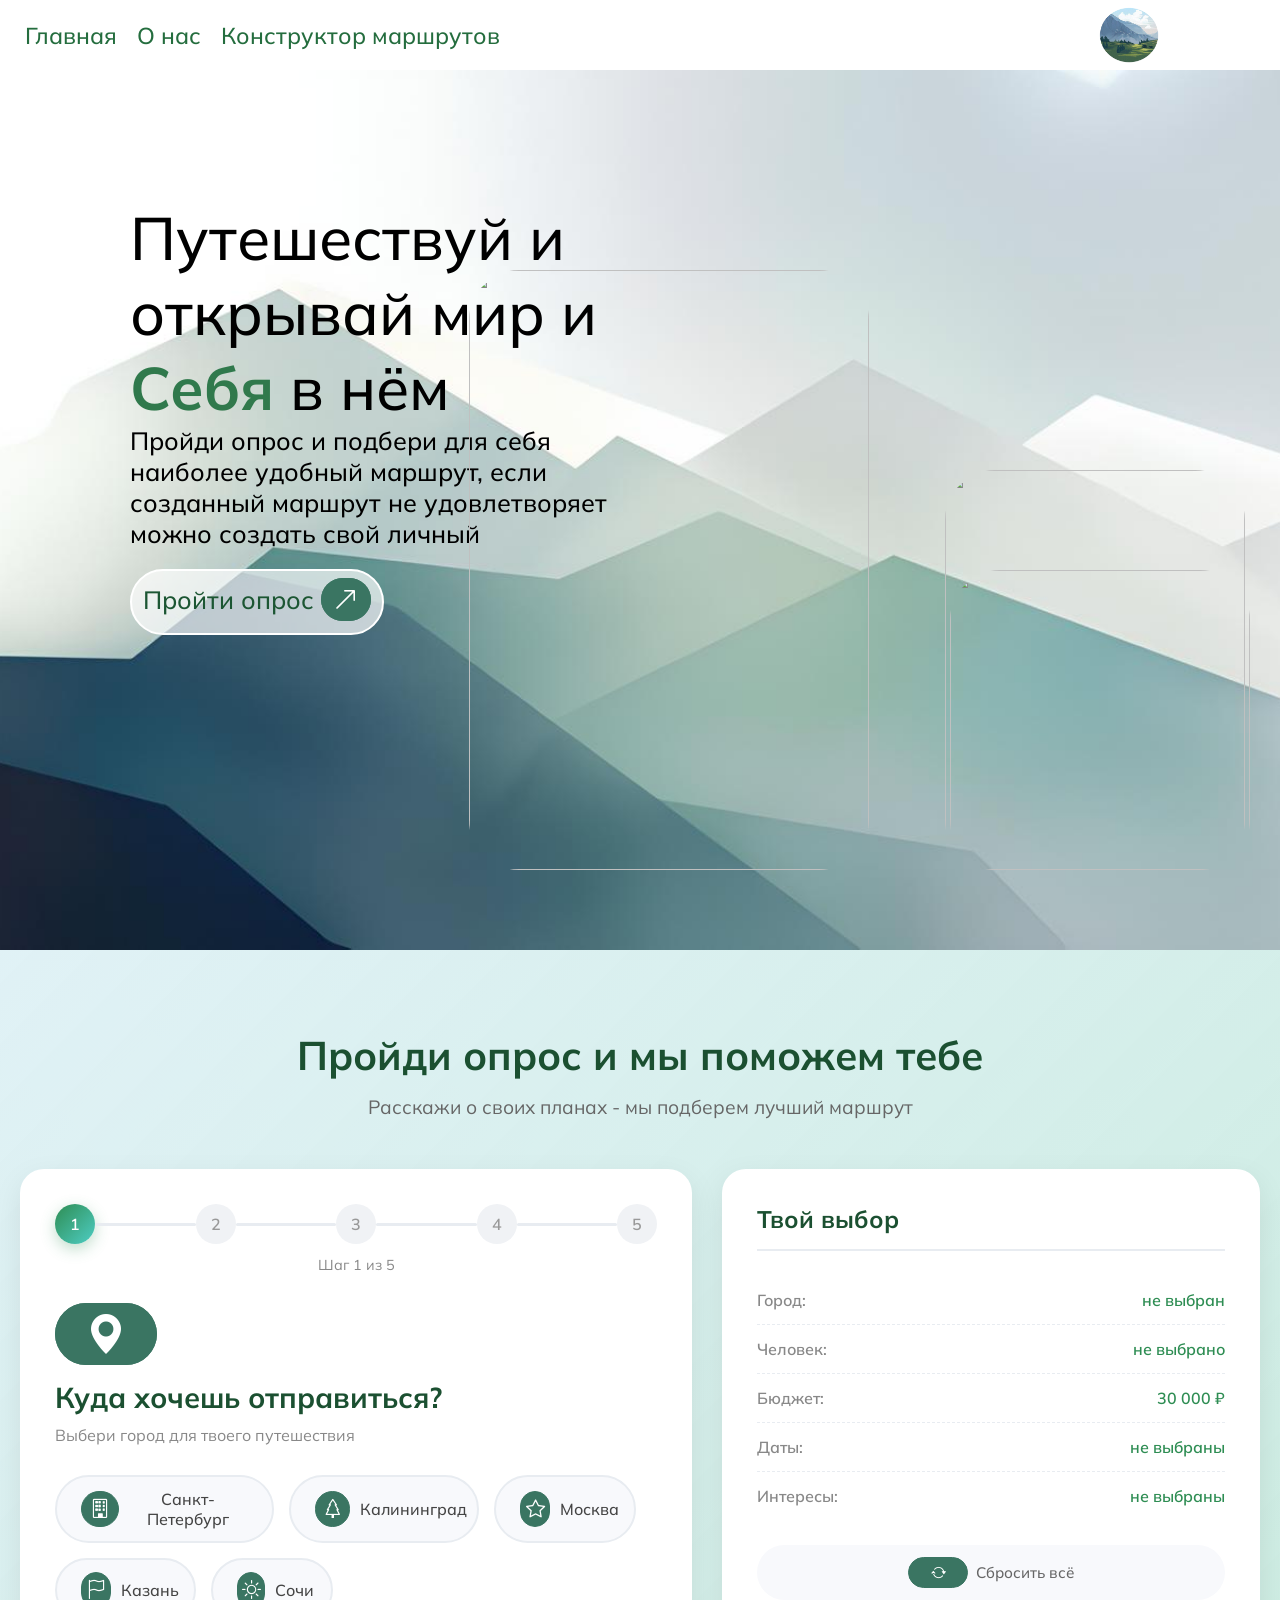
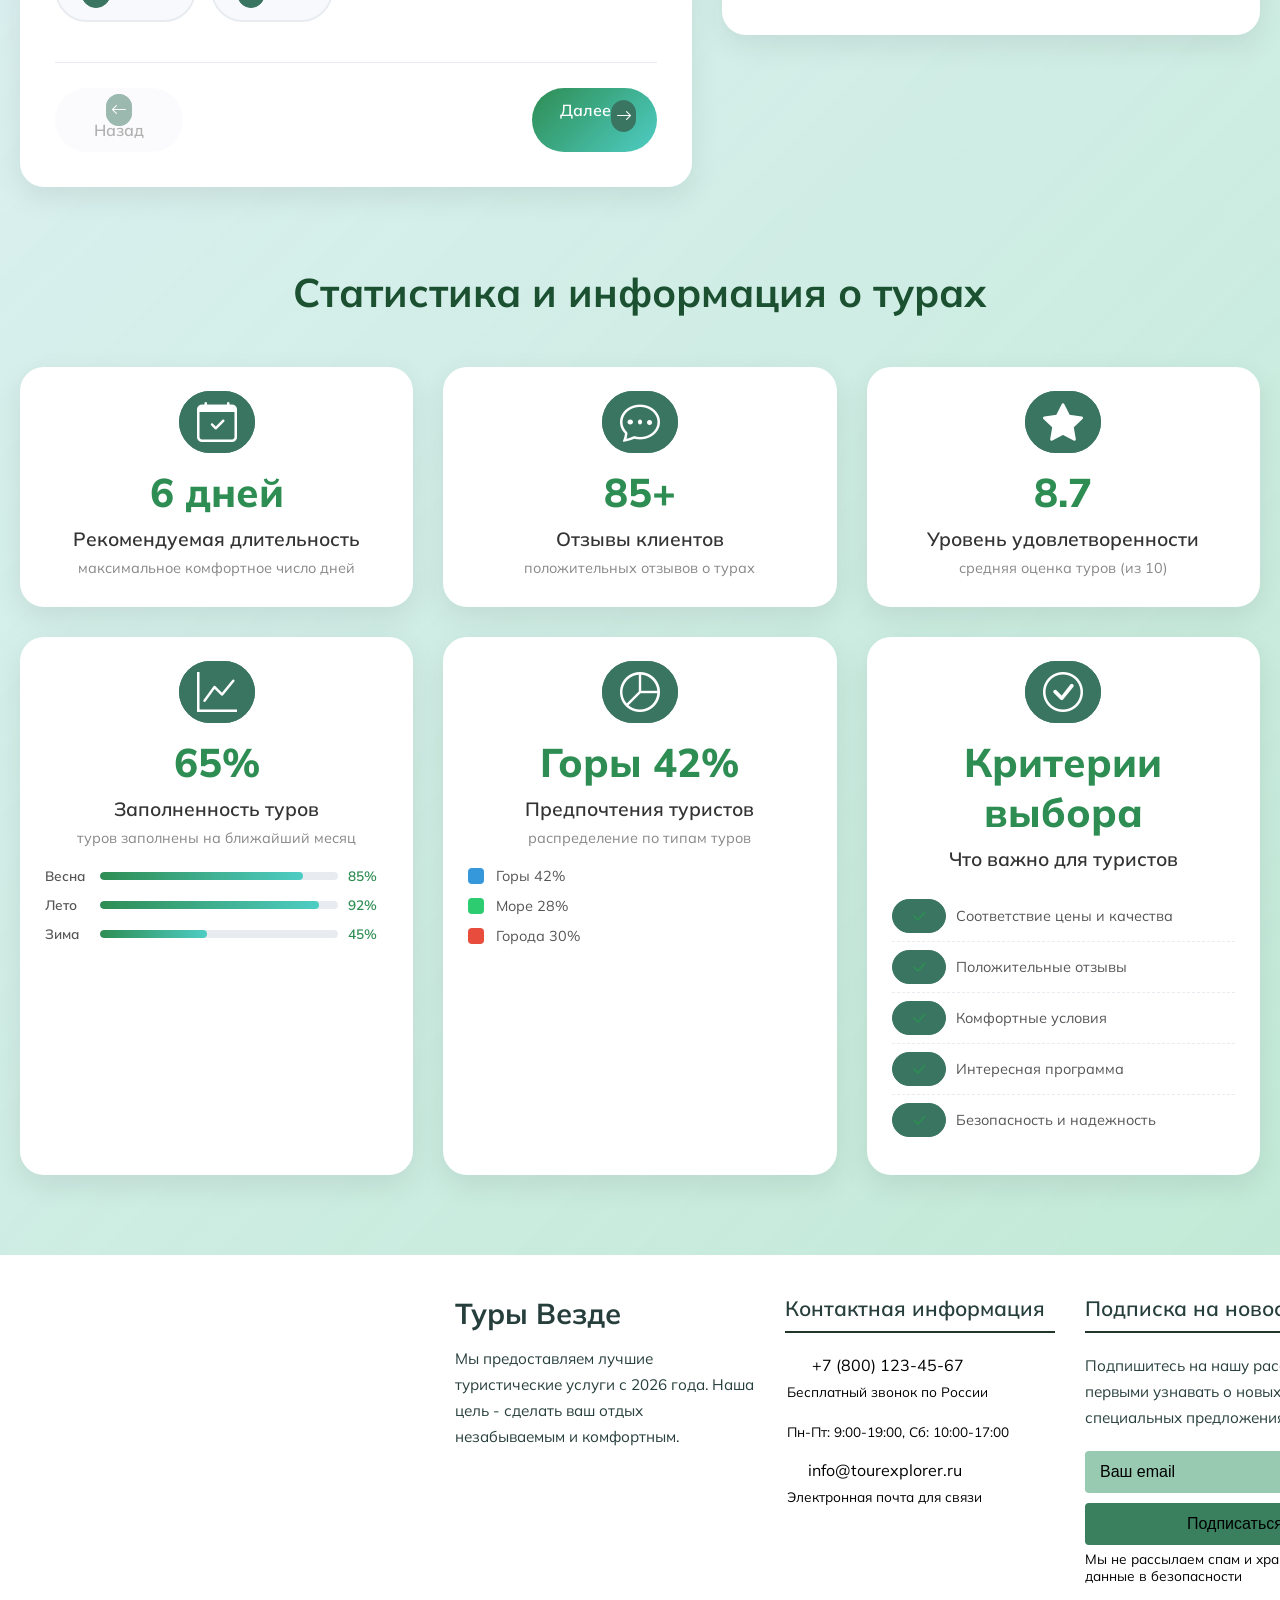
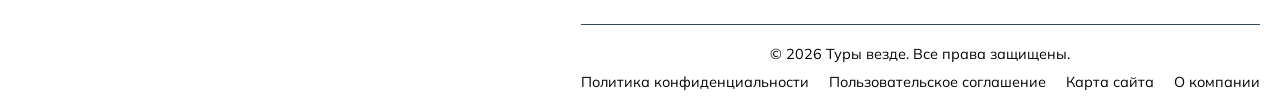
==== commit 033cfb19: "izminenii" ====
--- a/index.html
+++ b/index.html
@@ -40,236 +40,382 @@
     </section>
 
 
-    <div class="survey-block" id="surveyBlock">
-            <h1  class="survey-main-title">Пройди опрос и мы поможем тебе</h1>
-            <div class="survey-content">
-                <div class="survey-form-container">
-                    <h2 class="survey-form-title">Планирование поездки</h2>
-                    
-                    <div class="survey-form-group">
-                        <label for="country">Выберите город:</label>
-                        <select id="country" name="country">
-                            <option value="saint-petersburg">Санкт-Петербург</option>
-                            <option value="kaliningrad">Калининград</option>
-                        </select>
-                    </div>
-
-                    <div class="survey-form-group">
-                        <span class="survey-label">Количество человек:</span>
-                        <div class="survey-radio-group">
-                            <label><input type="radio" name="travelers" value="1" checked> 1</label>
-                            <label><input type="radio" name="travelers" value="2"> 2</label>
-                            <label><input type="radio" name="travelers" value="3-5"> 3-5</label>
-                            <label><input type="radio" name="travelers" value="6+"> 6+</label>
+<div class="survey-block" id="surveyBlock">
+    <div class="survey-container">
+        <div class="survey-main-header">
+            <h1 class="survey-main-title">Пройди опрос и мы поможем тебе</h1>
+            <p class="survey-main-subtitle">Расскажи о своих планах - мы подберем лучший маршрут</p>
+        </div>
+        
+        <div class="survey-card-wrapper">
+            <!-- Левая область с карточками вопросов -->
+            <div class="survey-questions-area">
+                <!-- Индикатор прогресса -->
+                <div class="progress-indicator">
+                    <div class="progress-steps">
+                        <span class="step active" data-step="1">1</span>
+                        <span class="step-line"></span>
+                        <span class="step" data-step="2">2</span>
+                        <span class="step-line"></span>
+                        <span class="step" data-step="3">3</span>
+                        <span class="step-line"></span>
+                        <span class="step" data-step="4">4</span>
+                        <span class="step-line"></span>
+                        <span class="step" data-step="5">5</span>
+                    </div>
+                    <div class="progress-text">
+                        <span id="current-step-text">Шаг 1 из 5</span>
+                    </div>
+                </div>
+
+                <!-- Вопрос 1: Город -->
+                <div class="question-card active" data-step="1">
+                    <div class="question-icon">
+                        <i class="bi bi-geo-alt-fill"></i>
+                    </div>
+                    <h3 class="question-title">Куда хочешь отправиться?</h3>
+                    <p class="question-desc">Выбери город для твоего путешествия</p>
+                    <div class="question-options">
+                        <div class="city-buttons">
+                            <button class="city-option" data-city="saint-petersburg">
+                                <i class="bi bi-building"></i> Санкт-Петербург
+                            </button>
+                            <button class="city-option" data-city="kaliningrad">
+                                <i class="bi bi-tree"></i> Калининград
+                            </button>
+                            <button class="city-option" data-city="moscow">
+                                <i class="bi bi-star"></i> Москва
+                            </button>
+                            <button class="city-option" data-city="kazan">
+                                <i class="bi bi-flag"></i> Казань
+                            </button>
+                            <button class="city-option" data-city="sochi">
+                                <i class="bi bi-sun"></i> Сочи
+                            </button>
                         </div>
                     </div>
-
-                    <div class="survey-form-group">
-                        <label for="budget">Бюджет: <span id="budget-value">30 000 ₽</span></label>
-                        <input type="range" id="budget" name="budget" min="10000" max="200000" value="30000" step="5000">
-                    </div>
-
-                    <div class="survey-form-group">
-                        <label>Даты поездки:</label>
-                        <div class="survey-date-group">
-                            <input type="date" id="start-date" name="start-date">
-                            <span>—</span>
-                            <input type="date" id="end-date" name="end-date">
+                </div>
+
+                <!-- Вопрос 2: Количество человек -->
+                <div class="question-card" data-step="2">
+                    <div class="question-icon">
+                        <i class="bi bi-people-fill"></i>
+                    </div>
+                    <h3 class="question-title">Сколько вас?</h3>
+                    <p class="question-desc">Укажи количество путешественников</p>
+                    <div class="question-options">
+                        <div class="travelers-buttons">
+                            <button class="travelers-option" data-travelers="1">1</button>
+                            <button class="travelers-option" data-travelers="2">2</button>
+                            <button class="travelers-option" data-travelers="3-5">3-5</button>
+                            <button class="travelers-option" data-travelers="6+">6+</button>
                         </div>
                     </div>
-
-                    <div class="survey-form-group">
-                        <span class="survey-label">Что интересует:</span>
-                        <div class="survey-checkbox-group">
-                            <label><input type="checkbox" name="interests" value="Достопримечательности" checked> Достопримечательности</label>
-                            <label><input type="checkbox" name="interests" value="Музеи"> Музеи</label>
-                            <label><input type="checkbox" name="interests" value="Парки"> Парки</label>
-                            <label><input type="checkbox" name="interests" value="Еда"> Еда</label>
-                            <label><input type="checkbox" name="interests" value="Шоппинг"> Шоппинг</label>
+                </div>
+
+                <!-- Вопрос 3: Бюджет -->
+                <div class="question-card" data-step="3">
+                    <div class="question-icon">
+                        <i class="bi bi-wallet2"></i>
+                    </div>
+                    <h3 class="question-title">Какой бюджет?</h3>
+                    <p class="question-desc">Выбери комфортную сумму на поездку</p>
+                    <div class="question-options">
+                        <div class="budget-slider-container">
+                            <div class="budget-values">
+                                <span>10 000 ₽</span>
+                                <span id="budget-value-display">30 000 ₽</span>
+                                <span>200 000 ₽</span>
+                            </div>
+                            <input type="range" id="budget-step" min="10000" max="200000" value="30000" step="5000">
+                            <div class="budget-presets">
+                                <button class="budget-preset" data-budget="20000">20 000 ₽</button>
+                                <button class="budget-preset" data-budget="50000">50 000 ₽</button>
+                                <button class="budget-preset" data-budget="100000">100 000 ₽</button>
+                                <button class="budget-preset" data-budget="150000">150 000 ₽</button>
+                            </div>
                         </div>
                     </div>
-
-                    <div class="survey-form-group">
-                        <label for="additional-info">Дополнительная информация:</label>
-                        <textarea id="additional-info" name="additional-info" rows="3" placeholder="Напишите, что еще хотели бы..."></textarea>
-                    </div>
-
-                    <div class="survey-form-actions">
-                        <button type="button" id="reset-form" class="survey-btn survey-btn-secondary">Сбросить</button>
-                    </div>
-                </div>
-
-                <div class="survey-summary-container">
-                    <h2 class="survey-summary-title">Ваш выбор</h2>
-                    <div id="summary-content" class="survey-summary-content">
-                        <div class="summary-item"><span class="summary-label">Город:</span> <span class="summary-value" id="summary-country">Санкт-Петербург</span></div>
-                        <div class="summary-item"><span class="summary-label">Человек:</span> <span class="summary-value" id="summary-travelers">1</span></div>
-                        <div class="summary-item"><span class="summary-label">Бюджет:</span> <span class="summary-value"><span id="summary-budget">30 000</span> ₽</span></div>
-                        <div class="summary-item"><span class="summary-label">Даты:</span> <span class="summary-value" id="summary-dates">не выбраны</span></div>
-                        <div class="summary-item"><span class="summary-label">Интересы:</span> <span class="summary-value" id="summary-interests">Достопримечательности</span></div>
-                        <div class="summary-item"><span class="summary-label">Доп. инфо:</span> <span class="summary-value" id="summary-additional">—</span></div>
-                    </div>
-                    <div class="survey-summary-actions">
-                        <button type="button" id="submit-btn" class="survey-btn survey-btn-primary">Подобрать маршрут</button>
-                    </div>
-                </div>
-            </div>
-        </div>
-    </div>
-
-  
-    <div class="tours-container">
-        <header class="section-header">
-            <h1 id="tours-title">Популярные туры в Санкт-Петербург</h1>
-            <p id="tours-subtitle">Откройте для себя лучшие маршруты по выбранному направлению</p>
-        </header>
-        
-        <div class="tours-grid" id="tours-grid">
-            <!-- Туры будут загружаться динамически через JavaScript -->
-        </div>
-   
-
-    <!-- Модальное окно -->
-    <div id="myModal" class="modal">
-        <div class="modal-content">
-            <span class="close-modal">&times;</span>
-            <h3>Детали вашей поездки</h3>
-            <div id="modal-body"></div>
-            <a href="planner.html" class="survey-btn survey-btn-primary" style="display: block; text-align: center; margin-top: 20px; text-decoration: none;">Перейти в конструктор</a>
-        </div>
-    </div>
-
- </div>
-
-
- <div class="vivod">
-        <h1>Статистика и информация о турах</h1> 
-        <div class="main-block">
-        <div class="main-block-top">
-            <div class="small-container stat-container">
-                <h2 class="container-title">Рекомендуемая длительность</h2>
-                <div class="stat-value">6 дней</div>
-                <div class="stat-label">максимальное комфортное число дней</div>
-            </div>
-            <div class="small-container stat-container">
-                <h2 class="container-title">Отзывы клиентов</h2>
-                <div class="stat-value">85+</div>
-                <div class="stat-label">положительных отзывов о турах</div>
-            </div>
-            <div class="small-container poll-container">
-                <h2 class="container-title">Уровень удовлетворенности</h2>
-                <div class="circle-poll">
-                    <div class="circle-poll-value">8.7</div>
-                </div>
-                <div class="stat-label">средняя оценка туров (из 10)</div>
-            </div>
-        </div>
-            <div class="main-block-bottom">
-            <div class="small-container poll-container">
-                <h2 class="container-title">Заполненность туров</h2>
-                <div class="linear-poll">
-                    <div class="linear-poll-fill"></div>
-                </div>
-                <div class="stat-label">65% туров заполнены на ближайший месяц</div>
-                <div class="row-poll">
-                    <div class="row-poll-item">
-                        <div class="row-poll-value">85%</div>
-                        <div class="row-poll-label">Весна</div>
-                    </div>
-                    <div class="row-poll-item">
-                        <div class="row-poll-value">92%</div>
-                        <div class="row-poll-label">Лето</div>
-                    </div>
-                    <div class="row-poll-item">
-                        <div class="row-poll-value">45%</div>
-                        <div class="row-poll-label">Зима</div>
-                    </div>
-                </div>
-            </div>
-            <div class="small-container">
-                <h2 class="container-title">Критерии выбора тура</h2>
-                <ul class="criteria-list">
-                    <li class="criteria-item">
-                        <i class="fas fa-check-circle criteria-icon"></i>
-                        <span>Соответствие цены и качества</span>
-                    </li>
-                    <li class="criteria-item">
-                        <i class="fas fa-check-circle criteria-icon"></i>
-                        <span>Наличие положительных отзывов</span>
-                    </li>
-                    <li class="criteria-item">
-                        <i class="fas fa-check-circle criteria-icon"></i>
-                        <span>Комфортные условия проживания</span>
-                    </li>
-                    <li class="criteria-item">
-                        <i class="fas fa-check-circle criteria-icon"></i>
-                        <span>Интересная экскурсионная программа</span>
-                    </li>
-                    <li class="criteria-item">
-                        <i class="fas fa-check-circle criteria-icon"></i>
-                        <span>Безопасность и надежность</span>
-                    </li>
-                </ul>
-            </div>
-            <div class="small-container highlight">
-                <h2 class="container-title">Советы по документам и погоде</h2>
-                <div class="weather-icon">
-                    <i class="fas fa-cloud-sun-rain"></i>
-                </div>
-                <ul class="advice-list">
-                    <li class="advice-item">
-                        <i class="fas fa-passport advice-icon"></i>
-                        <span>Проверьте срок действия загранпаспорта (минимум 6 месяцев после поездки)</span>
-                    </li>
-                    <li class="advice-item">
-                        <i class="fas fa-umbrella advice-icon"></i>
-                        <span>Возьмите зонт и дождевик, вероятность осадков 97%</span>
-                    </li>
-                    <li class="advice-item">
-                        <i class="fas fa-temperature-low advice-icon"></i>
-                        <span>Температура воздуха: днём +15...+20°C, ночью +5...+10°C</span>
-                    </li>
-                    <li class="advice-item">
-                        <i class="fas fa-suitcase-rolling advice-icon"></i>
-                        <span>Рекомендуем взять удобную обувь для пеших экскурсий</span>
-                    </li>
-                </ul>
+                </div>
+
+                <!-- Вопрос 4: Даты -->
+                <div class="question-card" data-step="4">
+                    <div class="question-icon">
+                        <i class="bi bi-calendar3"></i>
+                    </div>
+                    <h3 class="question-title">Когда планируешь?</h3>
+                    <p class="question-desc">Выбери даты поездки</p>
+                    <div class="question-options">
+                        <div class="dates-container">
+                            <div class="date-input-group">
+                                <label>Дата начала</label>
+                                <input type="date" id="start-date-step" class="date-input">
+                            </div>
+                            <div class="date-input-group">
+                                <label>Дата окончания</label>
+                                <input type="date" id="end-date-step" class="date-input">
+                            </div>
+                        </div>
+                    </div>
+                </div>
+
+                <!-- Вопрос 5: Интересы -->
+                <div class="question-card" data-step="5">
+                    <div class="question-icon">
+                        <i class="bi bi-heart-fill"></i>
+                    </div>
+                    <h3 class="question-title">Что интересует?</h3>
+                    <p class="question-desc">Выбери то, что хочешь увидеть</p>
+                    <div class="question-options">
+                        <div class="interests-buttons">
+                            <button class="interest-option" data-interest="Достопримечательности">
+                                <i class="bi bi-buildings"></i> Достопримечательности
+                            </button>
+                            <button class="interest-option" data-interest="Музеи">
+                                <i class="bi bi-bank"></i> Музеи
+                            </button>
+                            <button class="interest-option" data-interest="Парки">
+                                <i class="bi bi-flower1"></i> Парки
+                            </button>
+                            <button class="interest-option" data-interest="Еда">
+                                <i class="bi bi-cup-straw"></i> Еда
+                            </button>
+                            <button class="interest-option" data-interest="Шоппинг">
+                                <i class="bi bi-bag"></i> Шоппинг
+                            </button>
+                        </div>
+                    </div>
+                </div>
+
+                <!-- Кнопки навигации -->
+                <div class="navigation-buttons">
+                    <button id="prev-btn" class="nav-btn nav-prev" disabled>
+                        <i class="bi bi-arrow-left"></i> Назад
+                    </button>
+                    <button id="next-btn" class="nav-btn nav-next">
+                        Далее <i class="bi bi-arrow-right"></i>
+                    </button>
+                    <button id="submit-survey-btn" class="nav-btn nav-submit" style="display: none;">
+                        Подобрать маршрут <i class="bi bi-check-lg"></i>
+                    </button>
+                </div>
+            </div>
+
+            <!-- Правая панель - сводка -->
+            <div class="survey-summary-container">
+                <h2 class="survey-summary-title">Твой выбор</h2>
+                <div id="summary-content" class="survey-summary-content">
+                    <div class="summary-item">
+                        <span class="summary-label">Город:</span>
+                        <span class="summary-value" id="summary-country">не выбран</span>
+                    </div>
+                    <div class="summary-item">
+                        <span class="summary-label">Человек:</span>
+                        <span class="summary-value" id="summary-travelers">не выбрано</span>
+                    </div>
+                    <div class="summary-item">
+                        <span class="summary-label">Бюджет:</span>
+                        <span class="summary-value"><span id="summary-budget">30 000</span> ₽</span>
+                    </div>
+                    <div class="summary-item">
+                        <span class="summary-label">Даты:</span>
+                        <span class="summary-value" id="summary-dates">не выбраны</span>
+                    </div>
+                    <div class="summary-item">
+                        <span class="summary-label">Интересы:</span>
+                        <span class="summary-value" id="summary-interests">не выбраны</span>
+                    </div>
+                </div>
+                <div class="survey-summary-footer">
+                    <button type="button" id="reset-form" class="reset-btn">
+                        <i class="bi bi-arrow-repeat"></i> Сбросить всё
+                    </button>
+                </div>
             </div>
         </div>
     </div>
 </div>
 
+<!-- Модальное окно - должно быть скрыто изначально -->
+<div id="myModal" class="modal">
+    <div class="modal-content">
+        <span class="close-modal">&times;</span>
+        <h3>Детали вашей поездки</h3>
+        <div id="modal-body"></div>
+        <a href="planner.html" class="survey-btn survey-btn-primary" style="display: block; text-align: center; margin-top: 20px; text-decoration: none;">Перейти в конструктор</a>
+    </div>
+</div>
+
+
+<div class="tours-container hidden" id="toursContainer">
+    <div class="section-header">
+        <h1 id="tours-title">Популярные туры</h1>
+        <p id="tours-subtitle">Откройте для себя лучшие маршруты</p>
+    </div>
+    <div class="tours-grid" id="tours-grid">
+        <!-- Туры будут загружаться динамически -->
+    </div>
+</div>
+
+
+<div class="vivod">
+    <h1>Статистика и информация о турах</h1>
+    
+    <div class="stats-grid">
+        <!-- Ряд 1 -->
+        <div class="stat-card">
+            <div class="stat-icon">
+                <i class="bi bi-calendar-check"></i>
+            </div>
+            <div class="stat-value">6 дней</div>
+            <div class="stat-label">Рекомендуемая длительность</div>
+            <div class="stat-desc">максимальное комфортное число дней</div>
+        </div>
+
+        <div class="stat-card">
+            <div class="stat-icon">
+                <i class="bi bi-chat-dots"></i>
+            </div>
+            <div class="stat-value">85+</div>
+            <div class="stat-label">Отзывы клиентов</div>
+            <div class="stat-desc">положительных отзывов о турах</div>
+        </div>
+
+        <div class="stat-card">
+            <div class="stat-icon">
+                <i class="bi bi-star-fill"></i>
+            </div>
+            <div class="stat-value">8.7</div>
+            <div class="stat-label">Уровень удовлетворенности</div>
+            <div class="stat-desc">средняя оценка туров (из 10)</div>
+        </div>
+
+        <!-- Ряд 2 -->
+        <div class="stat-card">
+            <div class="stat-icon">
+                <i class="bi bi-graph-up"></i>
+            </div>
+            <div class="stat-value">65%</div>
+            <div class="stat-label">Заполненность туров</div>
+            <div class="stat-desc">туров заполнены на ближайший месяц</div>
+            <div class="stat-bars">
+                <div class="stat-bar">
+                    <span>Весна</span>
+                    <div class="bar"><div class="bar-fill" style="width: 85%"></div></div>
+                    <span>85%</span>
+                </div>
+                <div class="stat-bar">
+                    <span>Лето</span>
+                    <div class="bar"><div class="bar-fill" style="width: 92%"></div></div>
+                    <span>92%</span>
+                </div>
+                <div class="stat-bar">
+                    <span>Зима</span>
+                    <div class="bar"><div class="bar-fill" style="width: 45%"></div></div>
+                    <span>45%</span>
+                </div>
+            </div>
+        </div>
+
+        <div class="stat-card">
+            <div class="stat-icon">
+                <i class="bi bi-pie-chart"></i>
+            </div>
+            <div class="stat-value">Горы 42%</div>
+            <div class="stat-label">Предпочтения туристов</div>
+            <div class="stat-desc">распределение по типам туров</div>
+            <div class="stat-pie">
+                <div class="pie-item">
+                    <div class="pie-color" style="background: #3498db"></div>
+                    <span>Горы 42%</span>
+                </div>
+                <div class="pie-item">
+                    <div class="pie-color" style="background: #2ecc71"></div>
+                    <span>Море 28%</span>
+                </div>
+                <div class="pie-item">
+                    <div class="pie-color" style="background: #e74c3c"></div>
+                    <span>Города 30%</span>
+                </div>
+            </div>
+        </div>
+
+        <div class="stat-card">
+            <div class="stat-icon">
+                <i class="bi bi-check-circle"></i>
+            </div>
+            <div class="stat-value">Критерии выбора</div>
+            <div class="stat-label">Что важно для туристов</div>
+            <ul class="criteria-list">
+                <li><i class="bi bi-check-lg"></i> Соответствие цены и качества</li>
+                <li><i class="bi bi-check-lg"></i> Положительные отзывы</li>
+                <li><i class="bi bi-check-lg"></i> Комфортные условия</li>
+                <li><i class="bi bi-check-lg"></i> Интересная программа</li>
+                <li><i class="bi bi-check-lg"></i> Безопасность и надежность</li>
+            </ul>
+        </div>
+    </div>
+</div>
 
     <footer>
         <div class="footer-container">
             <div class="footer-top">
+                <div style="width: 300px;" class="footer-section">
+                    <div class="footer-logo">
+                        <a href="#" class="logo-link">
+                            <span class="logo-text">Туры Везде</span>
+                        </a>
+                        <p class="footer-description">
+                            Мы предоставляем лучшие туристические услуги с 2026 года. 
+                            Наша цель - сделать ваш отдых незабываемым и комфортным.
+                        </p>
+                    </div>
+                </div>
+
                 <div class="footer-section">
-                    <h3>Туры Везде</h3>
-                    <p class="footer-description">Мы предоставляем лучшие туристические услуги с 2026 года. Наша цель - сделать ваш отдых незабываемым и комфортным.</p>
-                </div>
-                <div class="footer-section">
-                    <h3>Контактная информация</h3>
-                    <ul class="contact-list">
-                        <li class="contact-item"><i class="bi bi-telephone"></i> +7 (800) 123-45-67</li>
-                        <li class="contact-item"><i class="bi bi-envelope"></i> info@tourexplorer.ru</li>
-                        <li class="contact-item"><i class="bi bi-clock"></i> Пн-Пт: 9:00-19:00</li>
+                    <h3 class="section-title">Контактная информация</h3>
+                    <ul class="contact-list" style="text-align: center; ">
+                        <li class="contact-item">
+                            <i class="fas fa-phone-alt contact-icon"></i>
+                            <div class="contact-text">
+                                <a href="tel:+78001234567" class="phone-link"  style="color: black;">+7 (800) 123-45-67</a>
+                                <div class="social-text">Бесплатный звонок по России</div>
+                            </div>
+                        </li>
+                        <li class="contact-item">
+                            <i class="fas fa-map-marker-alt contact-icon"></i>
+                            <div class="contact-text">
+                                <div class="social-text">Пн-Пт: 9:00-19:00, Сб: 10:00-17:00</div>
+                            </div>
+                        </li>
+                        <li class="contact-item">
+                            <i class="fas fa-envelope contact-icon"></i>
+                            <div class="contact-text">
+                                <a href="mailto:info@tourexplorer.ru" class="phone-link"  style="color: black;">info@tourexplorer.ru</a>
+                                <div class="social-text">Электронная почта для связи</div>
+                            </div>
+                        </li>
                     </ul>
                 </div>
-                <div class="footer-section">
-                    <h3>Подписка на новости</h3>
+                <div  style="width: 300px;"class="footer-section">
+                    <h3 class="section-title">Подписка на новости</h3>
+                    <p class="footer-description">Подпишитесь на нашу рассылку, чтобы первыми узнавать о новых турах и специальных предложениях:</p>
                     <form class="newsletter-form" id="newsletter-form">
                         <input type="email" class="newsletter-input" placeholder="Ваш email" required>
-                        <button type="submit" class="newsletter-btn">Подписаться</button>
+                        <button type="submit" class="newsletter-btn" style="color: black;">Подписаться</button>
                     </form>
+                    <div class="social-text">Мы не рассылаем спам и храним ваши данные в безопасности</div>
                 </div>
             </div>
             <div class="footer-bottom">
-                <p>&copy; 2026 Туры везде. Все права защищены.</p>
+                <div class="copyright"> 
+                    <p>&copy; 2026 Туры везде. Все права защищены.</p>
+                </div>
                 <div class="footer-links">
-                    <a href="#">Политика конфиденциальности</a>
-                    <a href="#">Пользовательское соглашение</a>
-                    <a href="#">О компании</a>
-                    <a href="profile.html">Личный кабинет</a>
+                    <a href="#" class="footer-link">Политика конфиденциальности</a>
+                    <a href="#" class="footer-link">Пользовательское соглашение</a>
+                    <a href="#" class="footer-link">Карта сайта</a>
+                    <a href="#" class="footer-link">О компании</a>
                 </div>
             </div>
         </div>
--- a/style.css
+++ b/style.css
@@ -102,7 +102,7 @@
     width: 400px;
     height: 600px;
     border-radius: 50px;
-    margin: -13px -28px 100px 100px;
+    margin: -13px -28px 220px 100px;
 }
 .foto2{
     width: 300px;
@@ -122,13 +122,12 @@
     height: 36px;
     font-size: 25px;
     border-radius: 50px;
-    padding: 10px;
-    border: none;
-    margin-left:-20px;
+    padding: 13px 10px;
     margin-top: 20px;
     text-align: center;
     text-decoration: none;
-    background-color: rgba(255, 255, 255, 0.774);
+    background-color: rgba(255, 255, 255, 0.685);
+    border: 2px solid white;
 }
 
 .oprosbtn:hover {
@@ -144,191 +143,356 @@
 }
 
 .banner-right{  
-    margin-left: -200px;
-}
-
-
-
-
-
-
-
-
-
-
-
-
-
-/* Стили для опроса */
-
-
+    margin-left: -400px;
+}
+
+
+
+
+
+/* ========================================= */
+/* СТИЛЬНЫЙ БЛОК ОПРОСА (как vivod) */
+/* ========================================= */
 
 .survey-block {
-    width: 1800px;
-    margin: 0 auto;
+    max-width: 1400px;
+    margin: 80px auto;
+    padding: 0 20px;
+}
+
+.survey-main-header {
+    text-align: center;
+    margin-bottom: 50px;
 }
 
 .survey-main-title {
+    font-size: 2.5rem;
+    color: #1b5031;
+    margin-bottom: 15px;
+    font-weight: 700;
+}
+
+.survey-main-subtitle {
+    font-size: 1.2rem;
+    color: #666;
+}
+
+.survey-card-wrapper {
+    display: grid;
+    grid-template-columns: 1fr 0.8fr;
+    gap: 30px;
+}
+
+/* Левая область с карточками вопросов */
+.survey-questions-area {
+    background: white;
+    border-radius: 24px;
+    padding: 35px;
+    box-shadow: 0 10px 30px rgba(0,0,0,0.08);
+    transition: all 0.3s ease;
+}
+
+.survey-questions-area:hover {
+    transform: translateY(-5px);
+    box-shadow: 0 20px 40px rgba(0,0,0,0.12);
+}
+
+/* Индикатор прогресса */
+.progress-indicator {
+    margin-bottom: 35px;
+}
+
+.progress-steps {
+    display: flex;
+    align-items: center;
+    justify-content: space-between;
+    margin-bottom: 12px;
+}
+
+.step {
+    width: 40px;
+    height: 40px;
+    background: #f0f2f5;
+    border-radius: 50%;
+    display: flex;
+    align-items: center;
+    justify-content: center;
+    font-weight: 600;
+    color: #999;
+    transition: all 0.3s;
+}
+
+.step.active {
+    background: linear-gradient(135deg, #2e8d53 0%, #4ecdc4 100%);
+    color: white;
+    box-shadow: 0 5px 15px rgba(46,141,83,0.3);
+}
+
+.step-line {
+    flex: 1;
+    height: 3px;
+    background: #e8ecf1;
+    border-radius: 3px;
+}
+
+.progress-text {
     text-align: center;
-    color: rgb(46, 97, 80);
+    font-size: 0.9rem;
+    color: #888;
+}
+
+/* Карточки вопросов */
+.question-card {
+    display: none;
+    animation: fadeIn 0.4s ease;
+}
+
+.question-card.active {
+    display: block;
+}
+
+@keyframes fadeIn {
+    from { opacity: 0; transform: translateX(15px); }
+    to { opacity: 1; transform: translateX(0); }
+}
+
+.question-icon {
     font-size: 2.5rem;
-}
-
-.survey-content{
+    color: #2e8d53;
+    margin-bottom: 20px;
+}
+
+.question-title {
+    font-size: 1.8rem;
+    color: #1b5031;
+    margin-bottom: 10px;
+    font-weight: 700;
+}
+
+.question-desc {
+    color: #888;
+    margin-bottom: 30px;
+    font-size: 1rem;
+}
+
+/* Кнопки вариантов ответов */
+.city-buttons, .travelers-buttons, .interests-buttons {
+    display: flex;
+    flex-wrap: wrap;
+    gap: 15px;
+}
+
+.city-option, .travelers-option, .interest-option {
+    background: #f8f9fc;
+    border: 2px solid #e8ecf1;
+    border-radius: 50px;
+    padding: 12px 24px;
+    font-size: 1rem;
+    font-weight: 500;
+    cursor: pointer;
+    transition: all 0.3s;
+    display: flex;
+    align-items: center;
+    gap: 10px;
+    font-family: 'Mulish', sans-serif;
+    color: #444;
+}
+
+.city-option:hover, .travelers-option:hover, .interest-option:hover {
+    border-color: #2e8d53;
+    background: #f0fff4;
+    transform: translateY(-2px);
+}
+
+.city-option.selected, .travelers-option.selected, .interest-option.selected {
+    background: linear-gradient(135deg, #2e8d53 0%, #4ecdc4 100%);
+    border-color: transparent;
+    color: white;
+    box-shadow: 0 5px 15px rgba(46,141,83,0.3);
+}
+
+.city-option i, .interest-option i {
+    font-size: 1.2rem;
+}
+
+/* Слайдер бюджета */
+.budget-slider-container {
+    padding: 15px 0;
+}
+
+.budget-values {
     display: flex;
     justify-content: space-between;
-}
-
-
-
-.survey-form-container{
-    width: 1100px;
-}
-
-.survey-form-container,
-.survey-summary-container {
-    background: rgba(255, 255, 255, 0.95);
-    backdrop-filter: blur(10px);
+    margin-bottom: 15px;
+    color: #888;
+    font-size: 0.85rem;
+}
+
+#budget-value-display {
+    font-weight: 700;
+    color: #2e8d53;
+    font-size: 1.1rem;
+    background: #f0fff4;
+    padding: 4px 12px;
     border-radius: 30px;
-    padding: 35px;
-    box-shadow: 0 30px 60px rgba(0,0,0,0.2);
-    transition: transform 0.3s;
-}
-
-
-
-.survey-form-title,
-.survey-summary-title {
-    font-size: 1.8rem;
-    color: #242424;
-    margin-bottom: 30px;
-    padding-bottom: 15px;
-    border-bottom: 3px solid #10533fbe;
-}
-
-.survey-form-group {
-    margin-bottom: 25px;
-}
-
-.survey-form-group label,
-.survey-label {
+}
+
+#budget-step {
+    width: 100%;
+    height: 6px;
+    -webkit-appearance: none;
+    background: #e8ecf1;
+    border-radius: 10px;
+    margin-bottom: 20px;
+}
+
+#budget-step::-webkit-slider-thumb {
+    -webkit-appearance: none;
+    width: 20px;
+    height: 20px;
+    background: #2e8d53;
+    border-radius: 50%;
+    cursor: pointer;
+    box-shadow: 0 2px 8px rgba(46,141,83,0.4);
+}
+
+.budget-presets {
+    display: flex;
+    flex-wrap: wrap;
+    gap: 12px;
+    margin-top: 15px;
+}
+
+.budget-preset {
+    background: #f8f9fc;
+    border: 1px solid #e8ecf1;
+    padding: 8px 18px;
+    border-radius: 30px;
+    font-size: 0.85rem;
+    cursor: pointer;
+    transition: all 0.2s;
+    font-family: 'Mulish', sans-serif;
+}
+
+.budget-preset:hover {
+    background: #2e8d53;
+    color: white;
+    border-color: #2e8d53;
+}
+
+/* Даты */
+.dates-container {
+    display: flex;
+    gap: 20px;
+    flex-wrap: wrap;
+}
+
+.date-input-group {
+    flex: 1;
+}
+
+.date-input-group label {
     display: block;
+    margin-bottom: 8px;
     font-weight: 600;
     color: #555;
-    margin-bottom: 10px;
+    font-size: 0.9rem;
+}
+
+.date-input {
+    width: 100%;
+    padding: 14px 18px;
+    border: 2px solid #e8ecf1;
+    border-radius: 16px;
     font-size: 1rem;
-}
-
-.survey-form-group select,
-.survey-form-group input[type="date"],
-.survey-form-group textarea {
-    width: 100%;
-    padding: 15px 20px;
-    border: 2px solid #e0e7ff;
-    border-radius: 15px;
-    font-size: 1rem;
+    font-family: 'Mulish', sans-serif;
+    background: white;
     transition: all 0.3s;
-    background: white;
-    font-family: "Mulish", sans-serif;
-}
-
-.survey-form-group select:focus,
-.survey-form-group input:focus,
-.survey-form-group textarea:focus {
+}
+
+.date-input:focus {
     outline: none;
-    border-color: #667eea;
-    box-shadow: 0 0 0 4px rgba(102, 126, 234, 0.1);
-}
-
-.survey-radio-group,
-.survey-checkbox-group {
-    display: flex;
-    flex-wrap: wrap;
-    gap: 20px;
-    background: #f8faff;
-    padding: 20px;
-    border-radius: 20px;
-}
-
-.survey-radio-group label,
-.survey-checkbox-group label {
-    display: flex;
-    align-items: center;
-    gap: 8px;
-    color: #555;
-    cursor: pointer;
-    font-weight: 400;
-}
-
-.survey-radio-group input,
-.survey-checkbox-group input {
-    width: 18px;
-    height: 18px;
-    accent-color: #667eea;
-}
-
-.survey-date-group {
-    display: flex;
-    align-items: center;
-    gap: 15px;
-}
-
-.survey-date-group input {
-    flex: 1;
-}
-
-.survey-date-group span {
-    color: #667eea;
-    font-weight: 600;
-}
-
-.survey-form-actions {
-    margin-top: 30px;
-}
-
-.survey-btn {
-    padding: 15px 30px;
-    border: none;
-    border-radius: 15px;
+    border-color: #2e8d53;
+    box-shadow: 0 0 0 3px rgba(46,141,83,0.1);
+}
+
+/* Навигационные кнопки */
+.navigation-buttons {
+    display: flex;
+    justify-content: space-between;
+    margin-top: 40px;
+    padding-top: 25px;
+    border-top: 1px solid #e8ecf1;
+}
+
+.nav-btn {
+    padding: 12px 28px;
+    border-radius: 50px;
     font-size: 1rem;
     font-weight: 600;
     cursor: pointer;
     transition: all 0.3s;
-    font-family: "Mulish", sans-serif;
-}
-
-.survey-btn-primary {
-    background: linear-gradient(135deg, #6da1ee 0%, #5262ee 100%);
+    font-family: 'Mulish', sans-serif;
+    background: #f8f9fc;
+    border: none;
+    color: #666;
+}
+
+.nav-btn:hover:not(:disabled) {
+    background: #e8ecf1;
+    transform: translateY(-2px);
+}
+
+.nav-next, .nav-submit {
+    background: linear-gradient(135deg, #2e8d53 0%, #4ecdc4 100%);
     color: white;
-    width: 100%;
-}
-
-.survey-btn-primary:hover {
+}
+
+.nav-next:hover, .nav-submit:hover {
     transform: translateY(-2px);
-    box-shadow: 0 10px 20px rgba(102, 126, 234, 0.3);
-}
-
-.survey-btn-secondary {
-    background: #f0f0f0;
-    color: #666;
-}
-
-.survey-btn-secondary:hover {
-    background: #e0e0e0;
+    box-shadow: 0 5px 20px rgba(46,141,83,0.4);
+}
+
+.nav-btn:disabled {
+    opacity: 0.5;
+    cursor: not-allowed;
+}
+
+/* Правая панель - сводка */
+.survey-summary-container {
+    background: white;
+    border-radius: 24px;
+    padding: 35px;
+    box-shadow: 0 10px 30px rgba(0,0,0,0.08);
+    height: fit-content;
+    position: sticky;
+    top: 100px;
+    transition: all 0.3s ease;
+}
+
+.survey-summary-container:hover {
+    transform: translateY(-5px);
+    box-shadow: 0 20px 40px rgba(0,0,0,0.12);
+}
+
+.survey-summary-title {
+    font-size: 1.5rem;
+    color: #1b5031;
+    margin-bottom: 25px;
+    padding-bottom: 15px;
+    border-bottom: 2px solid #e8ecf1;
+    font-weight: 700;
 }
 
 .survey-summary-content {
-    background: #f8faff;
-    border-radius: 20px;
-    padding: 25px;
     margin-bottom: 25px;
 }
 
 .summary-item {
     display: flex;
     justify-content: space-between;
-    padding: 15px 0;
-    border-bottom: 1px dashed #d0d9ff;
+    padding: 14px 0;
+    border-bottom: 1px dashed #e8ecf1;
 }
 
 .summary-item:last-child {
@@ -337,485 +501,782 @@
 
 .summary-label {
     font-weight: 600;
+    color: #888;
+}
+
+.summary-value {
+    color: #2e8d53;
+    font-weight: 600;
+    text-align: right;
+}
+
+.reset-btn {
+    background: #f8f9fc;
+    border: none;
+    padding: 12px 20px;
+    border-radius: 50px;
+    width: 100%;
+    font-size: 0.95rem;
+    font-weight: 500;
+    cursor: pointer;
+    transition: all 0.3s;
+    font-family: 'Mulish', sans-serif;
     color: #666;
-}
-
-.summary-value {
-    color: #333;
-    font-weight: 500;
-    max-width: 60%;
-    text-align: right;
-}
-
-#budget-value {
-    background:linear-gradient(135deg, #6da1ee 0%, #5262ee 100%);
+    display: flex;
+    align-items: center;
+    justify-content: center;
+    gap: 8px;
+}
+
+.reset-btn:hover {
+    background: #e8ecf1;
+    transform: translateY(-2px);
+}
+
+
+
+
+
+
+
+
+
+
+
+
+
+
+
+
+
+
+
+
+
+
+
+
+/* ========================================= */
+/* СТИЛЬНЫЙ БЛОК ТУРОВ (как vivod) */
+/* ========================================= */
+
+.tours-container {
+    max-width: 1400px;
+    margin: 80px auto;
+    padding: 0 20px;
+}
+
+.tours-container.hidden {
+    display: none;
+}
+
+.tours-container:not(.hidden) {
+    display: block;
+    animation: fadeInUp 0.5s ease-out;
+}
+
+@keyframes fadeInUp {
+    from {
+        opacity: 0;
+        transform: translateY(30px);
+    }
+    to {
+        opacity: 1;
+        transform: translateY(0);
+    }
+}
+
+.section-header {
+    text-align: center;
+    margin-bottom: 50px;
+}
+
+.section-header h1 {
+    font-size: 2.5rem;
+    color: #1b5031;
+    margin-bottom: 15px;
+    font-weight: 700;
+}
+
+.section-header p {
+    font-size: 1.2rem;
+    color: #666;
+}
+
+.tours-grid {
+    display: grid;
+    grid-template-columns: repeat(auto-fit, minmax(350px, 1fr));
+    gap: 30px;
+}
+
+.tour-card {
+    background: white;
+    border-radius: 24px;
+    overflow: hidden;
+    box-shadow: 0 10px 30px rgba(0,0,0,0.08);
+    transition: all 0.3s ease;
+}
+
+.tour-card:hover {
+    transform: translateY(-8px);
+    box-shadow: 0 20px 40px rgba(0,0,0,0.12);
+}
+
+.tour-image {
+    height: 220px;
+    background-size: cover;
+    background-position: center;
+    position: relative;
+}
+
+.tour-badge {
+    position: absolute;
+    top: 15px;
+    right: 15px;
+    background: linear-gradient(135deg, #2e8d53 0%, #4ecdc4 100%);
     color: white;
-    padding: 5px 15px;
+    padding: 6px 16px;
     border-radius: 30px;
-    margin-left: 10px;
-}
-
-
-
-/* Модальное окно */
+    font-weight: 600;
+    font-size: 0.8rem;
+    box-shadow: 0 2px 8px rgba(0,0,0,0.15);
+}
+
+.tour-content {
+    padding: 25px;
+}
+
+.tour-content h3 {
+    font-size: 1.4rem;
+    color: #1b5031;
+    margin-bottom: 10px;
+    font-weight: 700;
+}
+
+.tour-location {
+    color: #2e8d53;
+    margin-bottom: 15px;
+    display: flex;
+    align-items: center;
+    gap: 6px;
+    font-size: 0.9rem;
+}
+
+.tour-rating {
+    display: flex;
+    align-items: center;
+    gap: 10px;
+    margin-bottom: 15px;
+}
+
+.stars {
+    color: #ffc107;
+    letter-spacing: 2px;
+}
+
+.tour-description {
+    color: #666;
+    line-height: 1.6;
+    margin-bottom: 20px;
+    font-size: 0.95rem;
+}
+
+.tour-meta {
+    display: flex;
+    justify-content: space-between;
+    align-items: center;
+    padding-top: 15px;
+    border-top: 1px solid #e8ecf1;
+    margin-bottom: 20px;
+}
+
+.tour-price {
+    font-size: 1.6rem;
+    font-weight: 800;
+    color: #2e8d53;
+}
+
+.tour-price span {
+    font-size: 0.8rem;
+    font-weight: 400;
+    color: #999;
+}
+
+.tour-duration {
+    color: #666;
+    display: flex;
+    align-items: center;
+    gap: 5px;
+    font-size: 0.9rem;
+}
+
+.tour-actions {
+    display: flex;
+    gap: 12px;
+}
+
+.tour-btn {
+    flex: 1;
+    padding: 12px;
+    border-radius: 50px;
+    font-weight: 600;
+    cursor: pointer;
+    transition: all 0.3s;
+    text-align: center;
+    text-decoration: none;
+    font-size: 0.9rem;
+    font-family: 'Mulish', sans-serif;
+}
+
+.tour-btn-primary {
+    background: linear-gradient(135deg, #2e8d53 0%, #4ecdc4 100%);
+    color: white;
+    border: none;
+}
+
+.tour-btn-primary:hover {
+    transform: translateY(-2px);
+    box-shadow: 0 5px 15px rgba(46,141,83,0.3);
+}
+
+.tour-btn-secondary {
+    background: #f8f9fc;
+    color: #666;
+    border: 1px solid #e8ecf1;
+}
+
+.tour-btn-secondary:hover {
+    background: #e8ecf1;
+    transform: translateY(-2px);
+}
+
+/* ========================================= */
+/* МОДАЛЬНОЕ ОКНО - СКРЫТО ПО УМОЛЧАНИЮ */
+/* ========================================= */
+
 .modal {
-    display: none;
+    display: none;  /* ВАЖНО: скрыто по умолчанию */
     position: fixed;
     z-index: 2000;
     left: 0;
     top: 0;
     width: 100%;
     height: 100%;
-    background-color: rgba(0,0,0,0.5);
+    background-color: rgba(0,0,0,0.6);
     align-items: center;
     justify-content: center;
     backdrop-filter: blur(5px);
 }
 
+.modal.show {
+    display: flex;  /* Показываем только когда есть класс show */
+}
+
 .modal-content {
     background: white;
     padding: 40px;
-    border-radius: 30px;
+    border-radius: 24px;
     max-width: 500px;
     width: 90%;
     position: relative;
-    animation: slideUp 0.3s ease;
-}
-
-@keyframes slideUp {
-    from { transform: translateY(50px); opacity: 0; }
-    to { transform: translateY(0); opacity: 1; }
+    animation: modalSlideIn 0.3s ease;
+    box-shadow: 0 30px 50px rgba(0,0,0,0.3);
+}
+
+@keyframes modalSlideIn {
+    from {
+        opacity: 0;
+        transform: translateY(-30px) scale(0.95);
+    }
+    to {
+        opacity: 1;
+        transform: translateY(0) scale(1);
+    }
 }
 
 .close-modal {
     position: absolute;
-    right: 25px;
-    top: 20px;
-    font-size: 30px;
+    right: 20px;
+    top: 15px;
+    font-size: 28px;
     cursor: pointer;
     color: #999;
-}
-
-
-
-
-
-
-
-
-
-
-
-
-
-
-
-
-/* Популярные туры */
-.tours-container {
-    max-width: 1200px;
-    margin: 0 auto;
+    transition: all 0.2s;
+}
+
+.close-modal:hover {
+    color: #333;
+    transform: scale(1.1);
+}
+
+.modal-content h3 {
+    color: #1b5031;
+    margin-bottom: 20px;
+    font-size: 1.5rem;
+}
+
+.modal-content p {
+    margin-bottom: 12px;
+    color: #555;
+}
+
+.modal-content hr {
+    margin: 15px 0;
+    border-color: #e8ecf1;
+}
+
+
+
+/* ========================================= */
+/* АДАПТИВНОСТЬ */
+/* ========================================= */
+
+@media (max-width: 1024px) {
+    .survey-card-wrapper {
+        grid-template-columns: 1fr;
+        gap: 25px;
+    }
+    
+    .tours-grid {
+        grid-template-columns: repeat(2, 1fr);
+        gap: 20px;
+    }
+    
+    .stats-grid {
+        grid-template-columns: repeat(2, 1fr);
+        gap: 20px;
+    }
+}
+
+@media (max-width: 768px) {
+    .survey-main-title,
+    .section-header h1,
+    .vivod h1 {
+        font-size: 1.8rem;
+    }
+    
+    .survey-main-subtitle,
+    .section-header p {
+        font-size: 1rem;
+    }
+    
+    .survey-questions-area,
+    .survey-summary-container,
+    .stat-card {
+        padding: 25px;
+    }
+    
+    .question-title {
+        font-size: 1.5rem;
+    }
+    
+    .city-option,
+    .travelers-option,
+    .interest-option {
+        padding: 8px 16px;
+        font-size: 0.85rem;
+    }
+    
+    .tours-grid,
+    .stats-grid {
+        grid-template-columns: 1fr;
+    }
+    
+    .dates-container {
+        flex-direction: column;
+    }
+}
+
+@media (max-width: 480px) {
+    .progress-steps {
+        display: none;
+    }
+    
+    .progress-text {
+        display: block;
+        text-align: center;
+    }
+    
+    .navigation-buttons {
+        flex-direction: column;
+        gap: 12px;
+    }
+    
+    .nav-btn {
+        width: 100%;
+        text-align: center;
+        justify-content: center;
+    }
+}
+
+
+
+
+
+
+
+/* ========================================= */
+/* СТАТИСТИКА - 3 КАРТОЧКИ В РЯД */
+/* ========================================= */
+
+.vivod {
+    max-width: 1400px;
+    margin: 80px auto;
     padding: 0 20px;
 }
 
-.section-header {
-     margin-top: 100px;
+.vivod h1 {
     text-align: center;
-    margin-bottom: 50px;
-}
-
-.section-header h1 {
     color: #1b5031;
     font-size: 2.5rem;
-    margin-bottom: 15px;
-}
-
-.section-header p {
-    color: #666;
+    margin-bottom: 50px;
+    font-weight: 700;
+}
+
+.stats-grid {
+    display: grid;
+    grid-template-columns: repeat(3, 1fr);
+    gap: 30px;
+}
+
+.stat-card {
+    background: white;
+    border-radius: 24px;
+    padding: 30px 25px;
+    box-shadow: 0 10px 30px rgba(0,0,0,0.08);
+    transition: all 0.3s ease;
+    text-align: center;
+}
+
+.stat-card:hover {
+    transform: translateY(-8px);
+    box-shadow: 0 20px 40px rgba(0,0,0,0.12);
+}
+
+.stat-icon {
+    font-size: 2.5rem;
+    color: #1b5031;
+    margin-bottom: 20px;
+}
+
+.stat-value {
+    font-size: 2.5rem;
+    font-weight: 800;
+    color: #2e8d53;
+    margin-bottom: 10px;
+}
+
+.stat-label {
     font-size: 1.2rem;
-    margin-left: 260px;
-}
-
-.tours-grid {
-    display: grid;
-    grid-template-columns: repeat(auto-fit, minmax(350px, 1fr));
-    gap: 30px;
-}
-
-.tour-card {
-    background: white;
-    border-radius: 20px;
-    overflow: hidden;
-    box-shadow: 0 10px 30px rgba(0,0,0,0.1);
-    transition: all 0.3s;
-}
-
-.tour-card:hover {
-    transform: translateY(-10px);
-    box-shadow: 0 20px 40px rgba(0,0,0,0.15);
-}
-
-.tour-image {
-    height: 250px;
-    background-size: cover;
-    background-position: center;
-    position: relative;
-}
-
-.tour-badge {
-    position: absolute;
-    top: 20px;
-    right: 20px;
-    background: linear-gradient(135deg, #6da1ee 0%, #5262ee 100%);
-    color: white;
-    padding: 8px 20px;
-    border-radius: 30px;
     font-weight: 600;
+    color: #333;
+    margin-bottom: 8px;
+}
+
+.stat-desc {
     font-size: 0.9rem;
-}
-
-.tour-content {
-    padding: 25px;
-}
-
-.tour-content h3 {
-    font-size: 1.5rem;
-    color: #333;
-    margin-bottom: 10px;
-}
-
-.tour-location {
-    color: #667eea;
-    margin-bottom: 15px;
-    display: flex;
-    align-items: center;
-    gap: 5px;
-}
-
-.tour-rating {
+    color: #888;
+}
+
+/* Полосы прогресса */
+.stat-bars {
+    margin-top: 20px;
+    text-align: left;
+}
+
+.stat-bar {
     display: flex;
     align-items: center;
     gap: 10px;
-    margin-bottom: 15px;
-}
-
-.stars {
-    color: #ffd700;
-}
-
-.tour-description {
-    color: #666;
-    line-height: 1.6;
-    margin-bottom: 20px;
-}
-
-.tour-meta {
-    display: flex;
-    justify-content: space-between;
+    margin-bottom: 12px;
+    font-size: 0.85rem;
+}
+
+.stat-bar span:first-child {
+    width: 45px;
+    font-weight: 600;
+    color: #555;
+}
+
+.stat-bar .bar {
+    flex: 1;
+    height: 8px;
+    background: #e8ecf1;
+    border-radius: 10px;
+    overflow: hidden;
+}
+
+.stat-bar .bar-fill {
+    height: 100%;
+    background: linear-gradient(90deg, #2e8d53, #4ecdc4);
+    border-radius: 10px;
+}
+
+.stat-bar span:last-child {
+    width: 40px;
+    font-weight: 600;
+    color: #2e8d53;
+}
+
+/* Круговая диаграмма (проценты) */
+.stat-pie {
+    margin-top: 20px;
+    text-align: left;
+}
+
+.pie-item {
+    display: flex;
     align-items: center;
-    padding-top: 20px;
-    border-top: 1px solid #eee;
-}
-
-.tour-price {
-    font-size: 1.8rem;
-    font-weight: 700;
-    color: #1b5031;
-}
-
-.tour-price span {
-    font-size: 1rem;
-    font-weight: 400;
-    color: #999;
-}
-
-.tour-duration {
-    color: #666;
-    display: flex;
-    align-items: center;
-    gap: 5px;
-}
-
-.tour-actions {
-    display: flex;
-    gap: 10px;
+    gap: 12px;
+    margin-bottom: 12px;
+}
+
+.pie-color {
+    width: 16px;
+    height: 16px;
+    border-radius: 4px;
+}
+
+.pie-item span {
+    font-size: 0.9rem;
+    color: #555;
+}
+
+/* Список критериев */
+.criteria-list {
+    list-style: none;
     margin-top: 20px;
-}
-
-.tour-btn {
-    flex: 1;
-    padding: 12px;
-    border: none;
-    border-radius: 10px;
-    font-weight: 600;
-    cursor: pointer;
-    transition: all 0.3s;
-    text-align: center;
-    text-decoration: none;
-    font-size: 1rem;
-}
-
-.tour-btn-primary {
-    background: linear-gradient(135deg, #6da1ee 0%, #5262ee 100%);
-    color: white;
-}
-
-.tour-btn-primary:hover {
-    transform: translateY(-2px);
-    box-shadow: 0 5px 15px rgba(102, 126, 234, 0.3);
-}
-
-.tour-btn-secondary {
-    background: #ffffff;
-    color: #ffffff;
-}
-
-
-
-
-
-
-
-
-
-
-
-
-
-
- .vivod {
-     width: 1300px;
-     margin: 0 auto;
-     display: flex;
-    flex-direction: column;
- }
-
-  h1 {
-    margin-top: 100px;
-     text-align: center;
-     margin-bottom: 30px;
-     color: #10533fbe;
-     font-size: 2.5rem;
- }
-  .main-block {
-    display: flex;
-  }
-
-
-  .small-container {
-     background-color: rgba(255, 255, 255, 0.9);
-     border-radius: 12px;
-     padding: 20px;
-     box-shadow: 0 5px 15px rgba(0, 0, 0, 0.1);
-     transition: transform 0.3s ease, box-shadow 0.3s ease;
-     backdrop-filter: blur(5px);
- }
-
-  .small-container:hover {
-     transform: translateY(-5px);
-     box-shadow: 0 10px 25px rgba(0, 0, 0, 0.15);
- }
-
-
-   .container-title {
-     font-size: 1.2rem;
-     font-weight: 600;
-     color: #2c3e50;
-     margin-bottom: 15px;
-     padding-bottom: 8px;
-     border-bottom: 2px solid #3498db;
- }
-
-
-   .stat-container .stat-value {
-     font-size: 2.5rem;
-     font-weight: 700;
-     color: #3498db;
-     margin-bottom: 5px;
- }
-
-  .stat-container .stat-label {
-     font-size: 1rem;
-     color: #555;
- }
-
-  .poll-container {
-     display: flex;
-     flex-direction: column;
-     align-items: center;
- }
-
-  .circle-poll {
-     width: 120px;
-     height: 120px;
-     border-radius: 50%;
-     background: conic-gradient(#3498db 0% 75%, #ecf0f1 75% 100%);
-     display: flex;
-     align-items: center;
-     justify-content: center;
-     margin-bottom: 15px;
-     position: relative;
- }
-
-  .circle-poll::before {
-     content: '';
-     position: absolute;
-     width: 90px;
-     height: 90px;
-     background-color: white;
-     border-radius: 50%;
- }
-
-  .circle-poll-value {
-     position: relative;
-     font-size: 2rem;
-     font-weight: 700;
-     color: #2c3e50;
- }
-
-  .linear-poll {
-     width: 100%;
-     height: 20px;
-     background-color: #ecf0f1;
-     border-radius: 10px;
-     overflow: hidden;
-     margin-bottom: 10px;
- }
-
-  .linear-poll-fill {
-     height: 100%;
-     background: linear-gradient(to right, #3498db, #2ecc71);
-     width: 65%;
-     border-radius: 10px;
- }
-
-  .row-poll {
-     display: flex;
-     justify-content: space-between;
-     width: 100%;
-     margin-top: 10px;
- }
-
-  .row-poll-item {
-     text-align: center;
-     padding: 8px;
-     background-color: #f8f9fa;
-     border-radius: 8px;
-     flex: 1;
-     margin: 0 5px;
- }
-
-  .row-poll-value {
-     font-weight: 700;
-     font-size: 1.2rem;
-     color: #2c3e50;
- }
-
-  .row-poll-label {
-     font-size: 0.8rem;
-     color: #7f8c8d;
- }
-
-
-   .criteria-list, .advice-list {
-     list-style-type: none;
- }
-
-  .criteria-item, .advice-item {
-     padding: 10px 0;
-     border-bottom: 1px dashed #ecf0f1;
-     display: flex;
-     align-items: center;
- }
-
-  .criteria-item:last-child, .advice-item:last-child {
-     border-bottom: none;
- }
-
-  .criteria-icon, .advice-icon {
-     margin-right: 10px;
-     color: #3498db;
-     font-size: 1.2rem;
- }
-
-  /* Адаптивность */
- @media (max-width: 992px) {
-     .main-block {
-         grid-template-columns: repeat(2, 1fr);
-     }
- }
-
-  @media (max-width: 768px) {
-     .main-block {
-         grid-template-columns: 1fr;
-     }
-     
-     h1 {
-         font-size: 2rem;
-     }
- }
-
-
-  
-* Футер */
-footer {
-    background: white;
-    padding: 60px 20px 20px;
-    margin-top: 50px;
-}
-
-.footer-container {
-    max-width: 1200px;
-    margin: 0 auto;
-}
-
-.footer-top {
-    display: grid;
-    grid-template-columns: repeat(auto-fit, minmax(250px, 1fr));
-    gap: 40px;
-    margin-bottom: 40px;
-}
-
-.footer-section h3 {
-    color: #1b5031;
-    margin-bottom: 20px;
-    font-size: 1.2rem;
-}
-
-.contact-list {
-    list-style: none;
-}
-
-.contact-item {
+    text-align: left;
+}
+
+.criteria-list li {
     display: flex;
     align-items: center;
     gap: 10px;
-    margin-bottom: 15px;
-    color: #666;
-}
-
-.newsletter-form {
-    display: flex;
-    flex-direction: column;
-    gap: 10px;
-}
-
-.newsletter-input {
-    padding: 12px 15px;
-    border: 2px solid #e0e7ff;
-    border-radius: 10px;
-    font-family: "Mulish", sans-serif;
-}
-
-.newsletter-btn {
-    padding: 12px;
-    background: linear-gradient(135deg, #6da1ee 0%, #5262ee 100%);
-    color: white;
-    border: none;
-    border-radius: 10px;
-    cursor: pointer;
-    font-weight: 600;
-}
+    padding: 8px 0;
+    font-size: 0.9rem;
+    color: #555;
+    border-bottom: 1px dashed #e8ecf1;
+}
+
+.criteria-list li:last-child {
+    border-bottom: none;
+}
+
+.criteria-list li i {
+    color: #2e8d53;
+    font-size: 1.1rem;
+}
+
+/* Адаптивность */
+@media (max-width: 1024px) {
+    .stats-grid {
+        grid-template-columns: repeat(2, 1fr);
+        gap: 20px;
+    }
+}
+
+@media (max-width: 768px) {
+    .stats-grid {
+        grid-template-columns: 1fr;
+    }
+    
+    .vivod h1 {
+        font-size: 2rem;
+    }
+}
+
+
+
+
+
+
+        /* Стили для футера */
+
+
+        footer {
+            background-color: #ffffff;
+            padding: 40px 0 20px;
+            margin-top: auto;
+        }
+
+        .footer-container {
+            width: 1800px;
+            display: flex;
+            flex-direction: column;
+            align-items: center;
+            justify-content: space-b;
+            margin: 0 auto;
+            padding: 0 20px;
+        }
+
+        .footer-top {
+            display: flex;
+            gap: 30px;
+            margin-bottom: 40px;
+        }
+
+        .footer-section {
+            display: flex;
+            flex-direction: column;
+        }
+
+        .footer-logo {
+            margin-bottom: 20px;
+        }
+
+        .logo-link {
+            display: flex;
+            align-items: center;
+            text-decoration: none;
+             color: #273f3c;
+            font-size: 1.8rem;
+            font-weight: 700;
+            margin-bottom: 15px;
+            transition: color 0.3s;
+        }
+ 
+        .contact-list{
+            width: 300px;
+            text-align: center;
+            margin-left: -30px;
+        }
+        .logo-link:hover {
+            color: #273f3c;
+        }
+
+        .logo-icon {
+            font-size: 2.2rem;
+            margin-right: 10px;
+            color: #273f3c;
+        }
+
+        .logo-text {
+            font-size: 1.8rem;
+        }
+
+        .footer-description {
+            font-size: 0.95rem;
+            line-height: 1.7;
+           color: #273f3c;
+            margin-bottom: 20px;
+        }
+
+
+        .section-title {
+            font-size: 1.3rem;
+            font-weight: 600;
+            margin-bottom: 20px;
+            padding-bottom: 10px;
+            border-bottom: 2px solid #22352b;
+            color: #273f3c;
+        }
+
+
+
+        .contact-item {
+            display: flex;
+            align-items: flex-start;
+            margin-bottom: 15px;
+        }
+
+        .contact-icon {
+            font-size: 1.2rem;
+              color: #273f3c;
+            margin-right: 12px;
+            margin-top: 3px;
+            width: 20px;
+        }
+
+        .contact-text {
+            color: #050505;
+            line-height: 1.5;
+        }
+
+        .phone-link, .address-text {
+            color: #bdc3c7;
+            text-decoration: none;
+            transition: color 0.3s;
+        }
+
+        .phone-link:hover {
+            color: #3498db;
+        }
+
+       
+
+
+        .social-text {
+            margin-top: 5px;
+            font-size: 0.85rem;
+            color: #000000;
+        }
+
+        .newsletter-form {
+            display: flex;
+            flex-direction: column;
+            gap: 10px;
+        }
+
+        .newsletter-input {
+            padding: 12px 15px;
+            border: none;
+            border-radius: 4px;
+            background-color: #62af89a9;
+            color: #ffffff;
+            font-size: 1rem;
+        }
+
+   .newsletter-input::placeholder {
+        color: rgb(0, 0, 0);
+        }
+
+        .newsletter-btn {
+            padding: 12px 15px;
+            background-color:  #3a805f;
+            color: #264436;
+            border: none;
+            border-radius: 4px;
+            font-size: 1rem;
+            cursor: pointer;
+            transition: background-color 0.3s;
+        }
+
+        .newsletter-btn:hover {
+            background-color: #4d8172;
+        }
+
+
+        .footer-bottom {
+            display: flex;
+            flex-direction: column;
+            align-items: center;
+            padding-top: 20px;
+            border-top: 1px solid #34495e;
+            text-align: center;
+        }
+
+        .copyright {
+            color: #000000;
+            margin-bottom: 10px;
+            font-size: 0.9rem;
+        }
+
+        .footer-links {
+            display: flex;
+            flex-wrap: wrap;
+            justify-content: center;
+            gap: 20px;
+        }
+
+        .footer-link {
+            color: #000000;
+            text-decoration: none;
+            font-size: 0.9rem;
+            transition: color 0.3s;
+        }
+
+    
 
 @media (max-width: 768px) {
     .survey-content {
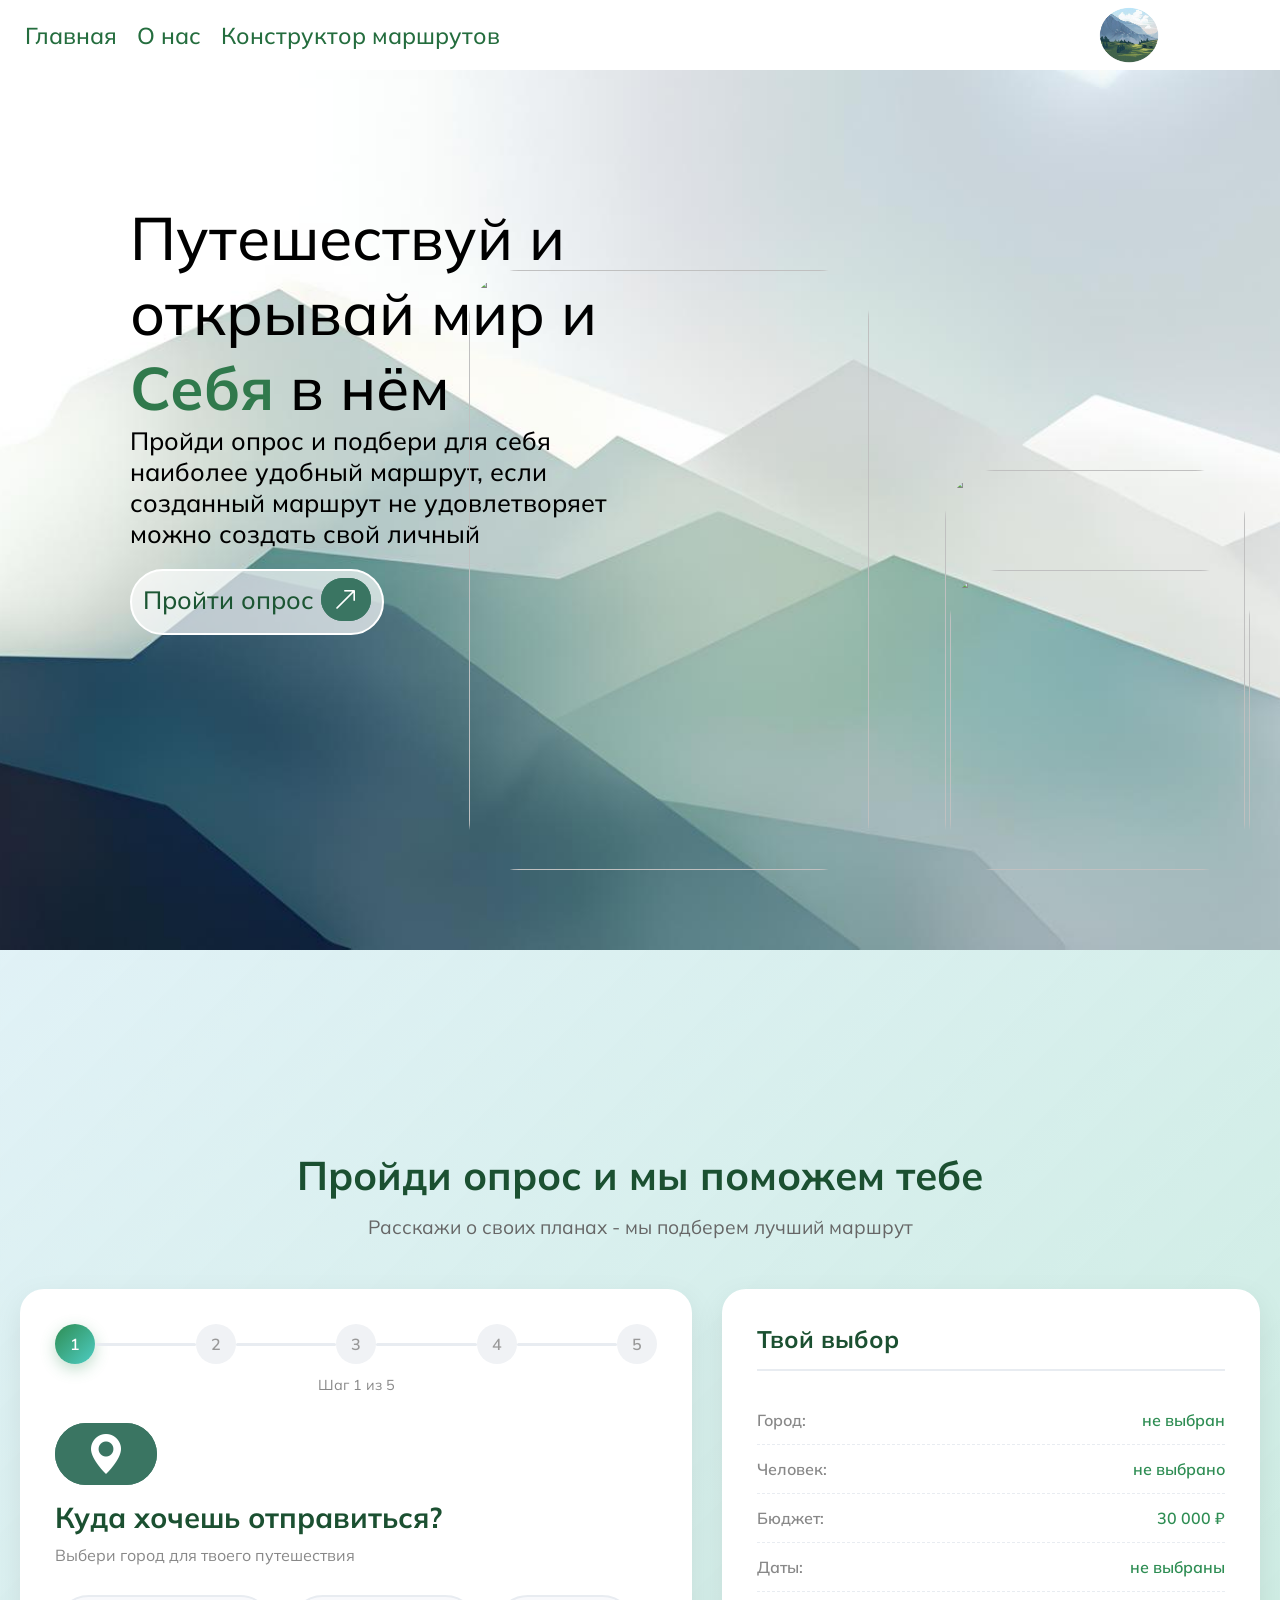
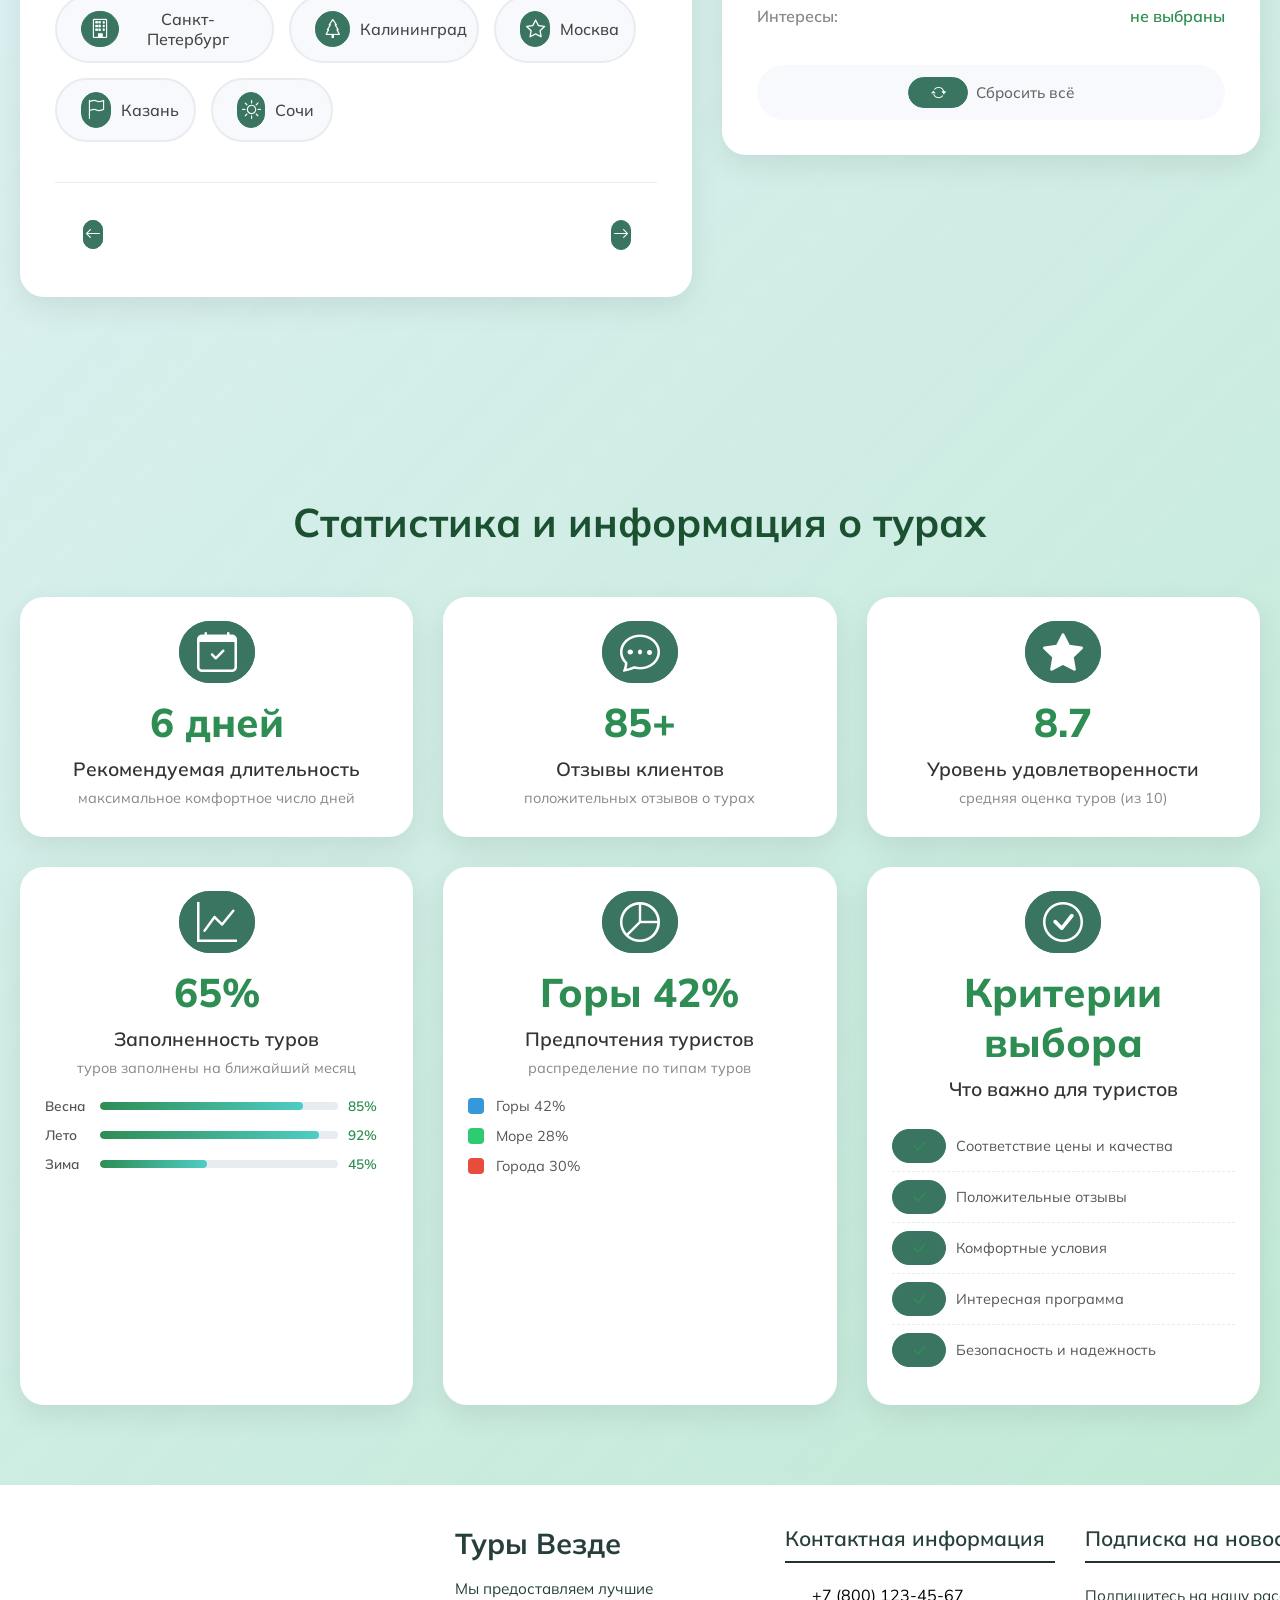
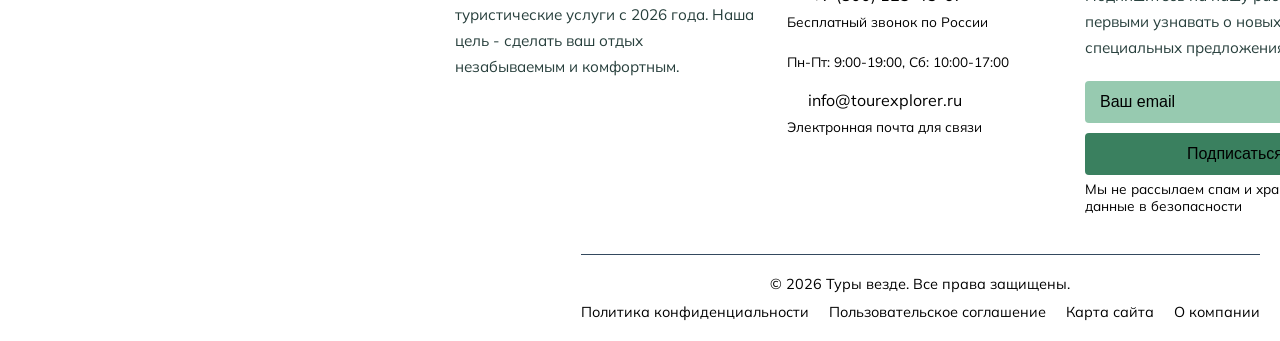
==== commit 4cbacd01: "izmi Co-authored-by: Copilot <copilot@github.com>" ====
--- a/index.html
+++ b/index.html
@@ -48,9 +48,8 @@
         </div>
         
         <div class="survey-card-wrapper">
-            <!-- Левая область с карточками вопросов -->
             <div class="survey-questions-area">
-                <!-- Индикатор прогресса -->
+
                 <div class="progress-indicator">
                     <div class="progress-steps">
                         <span class="step active" data-step="1">1</span>
@@ -190,10 +189,10 @@
                 <!-- Кнопки навигации -->
                 <div class="navigation-buttons">
                     <button id="prev-btn" class="nav-btn nav-prev" disabled>
-                        <i class="bi bi-arrow-left"></i> Назад
+                        <i class="bi bi-arrow-left"></i>
                     </button>
                     <button id="next-btn" class="nav-btn nav-next">
-                        Далее <i class="bi bi-arrow-right"></i>
+                         <i class="bi bi-arrow-right"></i>
                     </button>
                     <button id="submit-survey-btn" class="nav-btn nav-submit" style="display: none;">
                         Подобрать маршрут <i class="bi bi-check-lg"></i>
--- a/style.css
+++ b/style.css
@@ -85,7 +85,7 @@
     display: flex;
     justify-content: space-around;
 }
-        
+
 .banner-left{
     font-size: 60px;
     font-weight: 500;
@@ -142,7 +142,7 @@
     color: #ffffff;
 }
 
-.banner-right{  
+.banner-right{
     margin-left: -400px;
 }
 
@@ -150,13 +150,10 @@
 
 
 
-/* ========================================= */
-/* СТИЛЬНЫЙ БЛОК ОПРОСА (как vivod) */
-/* ========================================= */
-
+/* opros */
 .survey-block {
     max-width: 1400px;
-    margin: 80px auto;
+    margin: 200px auto;
     padding: 0 20px;
 }
 
@@ -197,7 +194,6 @@
     box-shadow: 0 20px 40px rgba(0,0,0,0.12);
 }
 
-/* Индикатор прогресса */
 .progress-indicator {
     margin-bottom: 35px;
 }
@@ -430,33 +426,17 @@
     border-radius: 50px;
     font-size: 1rem;
     font-weight: 600;
-    cursor: pointer;
-    transition: all 0.3s;
-    font-family: 'Mulish', sans-serif;
-    background: #f8f9fc;
+    background: #ffffff;
     border: none;
-    color: #666;
-}
-
-.nav-btn:hover:not(:disabled) {
-    background: #e8ecf1;
-    transform: translateY(-2px);
-}
-
-.nav-next, .nav-submit {
-    background: linear-gradient(135deg, #2e8d53 0%, #4ecdc4 100%);
-    color: white;
-}
-
-.nav-next:hover, .nav-submit:hover {
+}
+
+
+
+.nav-next:hover, .nav-submit:hover, .nav-prev:hover {
     transform: translateY(-2px);
     box-shadow: 0 5px 20px rgba(46,141,83,0.4);
 }
 
-.nav-btn:disabled {
-    opacity: 0.5;
-    cursor: not-allowed;
-}
 
 /* Правая панель - сводка */
 .survey-summary-container {
@@ -556,9 +536,7 @@
 
 
 
-/* ========================================= */
-/* СТИЛЬНЫЙ БЛОК ТУРОВ (как vivod) */
-/* ========================================= */
+/* tyri */
 
 .tours-container {
     max-width: 1400px;
@@ -750,12 +728,10 @@
     transform: translateY(-2px);
 }
 
-/* ========================================= */
-/* МОДАЛЬНОЕ ОКНО - СКРЫТО ПО УМОЛЧАНИЮ */
-/* ========================================= */
+
 
 .modal {
-    display: none;  /* ВАЖНО: скрыто по умолчанию */
+    display: none; 
     position: fixed;
     z-index: 2000;
     left: 0;
@@ -769,7 +745,7 @@
 }
 
 .modal.show {
-    display: flex;  /* Показываем только когда есть класс show */
+    display: flex; 
 }
 
 .modal-content {
@@ -827,21 +803,18 @@
 
 
 
-/* ========================================= */
-/* АДАПТИВНОСТЬ */
-/* ========================================= */
 
 @media (max-width: 1024px) {
     .survey-card-wrapper {
         grid-template-columns: 1fr;
         gap: 25px;
     }
-    
+
     .tours-grid {
         grid-template-columns: repeat(2, 1fr);
         gap: 20px;
     }
-    
+
     .stats-grid {
         grid-template-columns: repeat(2, 1fr);
         gap: 20px;
@@ -854,34 +827,34 @@
     .vivod h1 {
         font-size: 1.8rem;
     }
-    
+
     .survey-main-subtitle,
     .section-header p {
         font-size: 1rem;
     }
-    
+
     .survey-questions-area,
     .survey-summary-container,
     .stat-card {
         padding: 25px;
     }
-    
+
     .question-title {
         font-size: 1.5rem;
     }
-    
+
     .city-option,
     .travelers-option,
     .interest-option {
         padding: 8px 16px;
         font-size: 0.85rem;
     }
-    
+
     .tours-grid,
     .stats-grid {
         grid-template-columns: 1fr;
     }
-    
+
     .dates-container {
         flex-direction: column;
     }
@@ -891,17 +864,17 @@
     .progress-steps {
         display: none;
     }
-    
+
     .progress-text {
         display: block;
         text-align: center;
     }
-    
+
     .navigation-buttons {
         flex-direction: column;
         gap: 12px;
     }
-    
+
     .nav-btn {
         width: 100%;
         text-align: center;
@@ -915,9 +888,7 @@
 
 
 
-/* ========================================= */
-/* СТАТИСТИКА - 3 КАРТОЧКИ В РЯД */
-/* ========================================= */
+/* vivod */
 
 .vivod {
     max-width: 1400px;
@@ -1080,7 +1051,7 @@
     .stats-grid {
         grid-template-columns: 1fr;
     }
-    
+
     .vivod h1 {
         font-size: 2rem;
     }
@@ -1089,145 +1060,141 @@
 
 
 
-
-
-        /* Стили для футера */
-
-
-        footer {
-            background-color: #ffffff;
-            padding: 40px 0 20px;
-            margin-top: auto;
-        }
-
-        .footer-container {
-            width: 1800px;
-            display: flex;
-            flex-direction: column;
-            align-items: center;
-            justify-content: space-b;
-            margin: 0 auto;
-            padding: 0 20px;
-        }
-
-        .footer-top {
-            display: flex;
-            gap: 30px;
-            margin-bottom: 40px;
-        }
-
-        .footer-section {
-            display: flex;
-            flex-direction: column;
-        }
-
-        .footer-logo {
-            margin-bottom: 20px;
-        }
-
-        .logo-link {
-            display: flex;
-            align-items: center;
-            text-decoration: none;
-             color: #273f3c;
-            font-size: 1.8rem;
-            font-weight: 700;
-            margin-bottom: 15px;
-            transition: color 0.3s;
-        }
- 
-        .contact-list{
-            width: 300px;
-            text-align: center;
-            margin-left: -30px;
-        }
-        .logo-link:hover {
-            color: #273f3c;
-        }
-
-        .logo-icon {
-            font-size: 2.2rem;
-            margin-right: 10px;
-            color: #273f3c;
-        }
-
-        .logo-text {
-            font-size: 1.8rem;
-        }
-
-        .footer-description {
-            font-size: 0.95rem;
-            line-height: 1.7;
-           color: #273f3c;
-            margin-bottom: 20px;
-        }
-
-
-        .section-title {
-            font-size: 1.3rem;
-            font-weight: 600;
-            margin-bottom: 20px;
-            padding-bottom: 10px;
-            border-bottom: 2px solid #22352b;
-            color: #273f3c;
-        }
-
-
-
-        .contact-item {
-            display: flex;
-            align-items: flex-start;
-            margin-bottom: 15px;
-        }
-
-        .contact-icon {
-            font-size: 1.2rem;
-              color: #273f3c;
-            margin-right: 12px;
-            margin-top: 3px;
-            width: 20px;
-        }
-
-        .contact-text {
-            color: #050505;
-            line-height: 1.5;
-        }
-
-        .phone-link, .address-text {
-            color: #bdc3c7;
-            text-decoration: none;
-            transition: color 0.3s;
-        }
-
-        .phone-link:hover {
-            color: #3498db;
-        }
-
-       
-
-
-        .social-text {
-            margin-top: 5px;
-            font-size: 0.85rem;
-            color: #000000;
-        }
-
-        .newsletter-form {
-            display: flex;
-            flex-direction: column;
-            gap: 10px;
-        }
-
-        .newsletter-input {
-            padding: 12px 15px;
-            border: none;
-            border-radius: 4px;
-            background-color: #62af89a9;
-            color: #ffffff;
-            font-size: 1rem;
-        }
-
-   .newsletter-input::placeholder {
+/* podval */
+
+    footer {
+        background-color: #ffffff;
+        padding: 40px 0 20px;
+        margin-top: auto;
+    }
+
+     .footer-container {
+        width: 1800px;
+        display: flex;
+        flex-direction: column;
+        align-items: center;
+        justify-content: space-b;
+        margin: 0 auto;
+        padding: 0 20px;
+    }
+
+     .footer-top {
+        display: flex;
+        gap: 30px;
+        margin-bottom: 40px;
+    }
+
+     .footer-section {
+        display: flex;
+        flex-direction: column;
+    }
+
+     .footer-logo {
+        margin-bottom: 20px;
+    }
+
+     .logo-link {
+        display: flex;
+        align-items: center;
+        text-decoration: none;
+         color: #273f3c;
+        font-size: 1.8rem;
+        font-weight: 700;
+        margin-bottom: 15px;
+        transition: color 0.3s;
+    }
+
+     .contact-list{
+        width: 300px;
+        text-align: center;
+        margin-left: -30px;
+    }
+    .logo-link:hover {
+        color: #273f3c;
+    }
+
+     .logo-icon {
+        font-size: 2.2rem;
+        margin-right: 10px;
+        color: #273f3c;
+    }
+
+     .logo-text {
+        font-size: 1.8rem;
+    }
+
+     .footer-description {
+        font-size: 0.95rem;
+        line-height: 1.7;
+       color: #273f3c;
+        margin-bottom: 20px;
+    }
+
+
+      .section-title {
+        font-size: 1.3rem;
+        font-weight: 600;
+        margin-bottom: 20px;
+        padding-bottom: 10px;
+        border-bottom: 2px solid #22352b;
+        color: #273f3c;
+    }
+
+
+
+       .contact-item {
+        display: flex;
+        align-items: flex-start;
+        margin-bottom: 15px;
+    }
+
+     .contact-icon {
+        font-size: 1.2rem;
+          color: #273f3c;
+        margin-right: 12px;
+        margin-top: 3px;
+        width: 20px;
+    }
+
+     .contact-text {
+        color: #050505;
+        line-height: 1.5;
+    }
+
+     .phone-link, .address-text {
+        color: #bdc3c7;
+        text-decoration: none;
+        transition: color 0.3s;
+    }
+
+     .phone-link:hover {
+        color: #3498db;
+    }
+
+
+
+       .social-text {
+        margin-top: 5px;
+        font-size: 0.85rem;
+        color: #000000;
+    }
+
+     .newsletter-form {
+        display: flex;
+        flex-direction: column;
+        gap: 10px;
+    }
+
+     .newsletter-input {
+        padding: 12px 15px;
+        border: none;
+        border-radius: 4px;
+        background-color: #62af89a9;
+        color: #ffffff;
+        font-size: 1rem;
+    }
+
+.newsletter-input::placeholder {
         color: rgb(0, 0, 0);
         }
 
@@ -1276,33 +1243,33 @@
             transition: color 0.3s;
         }
 
-    
+
 
 @media (max-width: 768px) {
     .survey-content {
         grid-template-columns: 1fr;
     }
-    
+
     .banner {
         height: auto;
         flex-direction: column;
         padding: 20px;
     }
-    
+
     .banner-left {
         margin: 30px auto;
         width: 100%;
         text-align: center;
         font-size: 40px;
     }
-    
+
     .banner-right {
         margin: 0 auto;
         display: flex;
         flex-wrap: wrap;
         justify-content: center;
     }
-    
+
     .foto1, .foto2, .foto3 {
         margin: 10px !important;
         width: 280px;
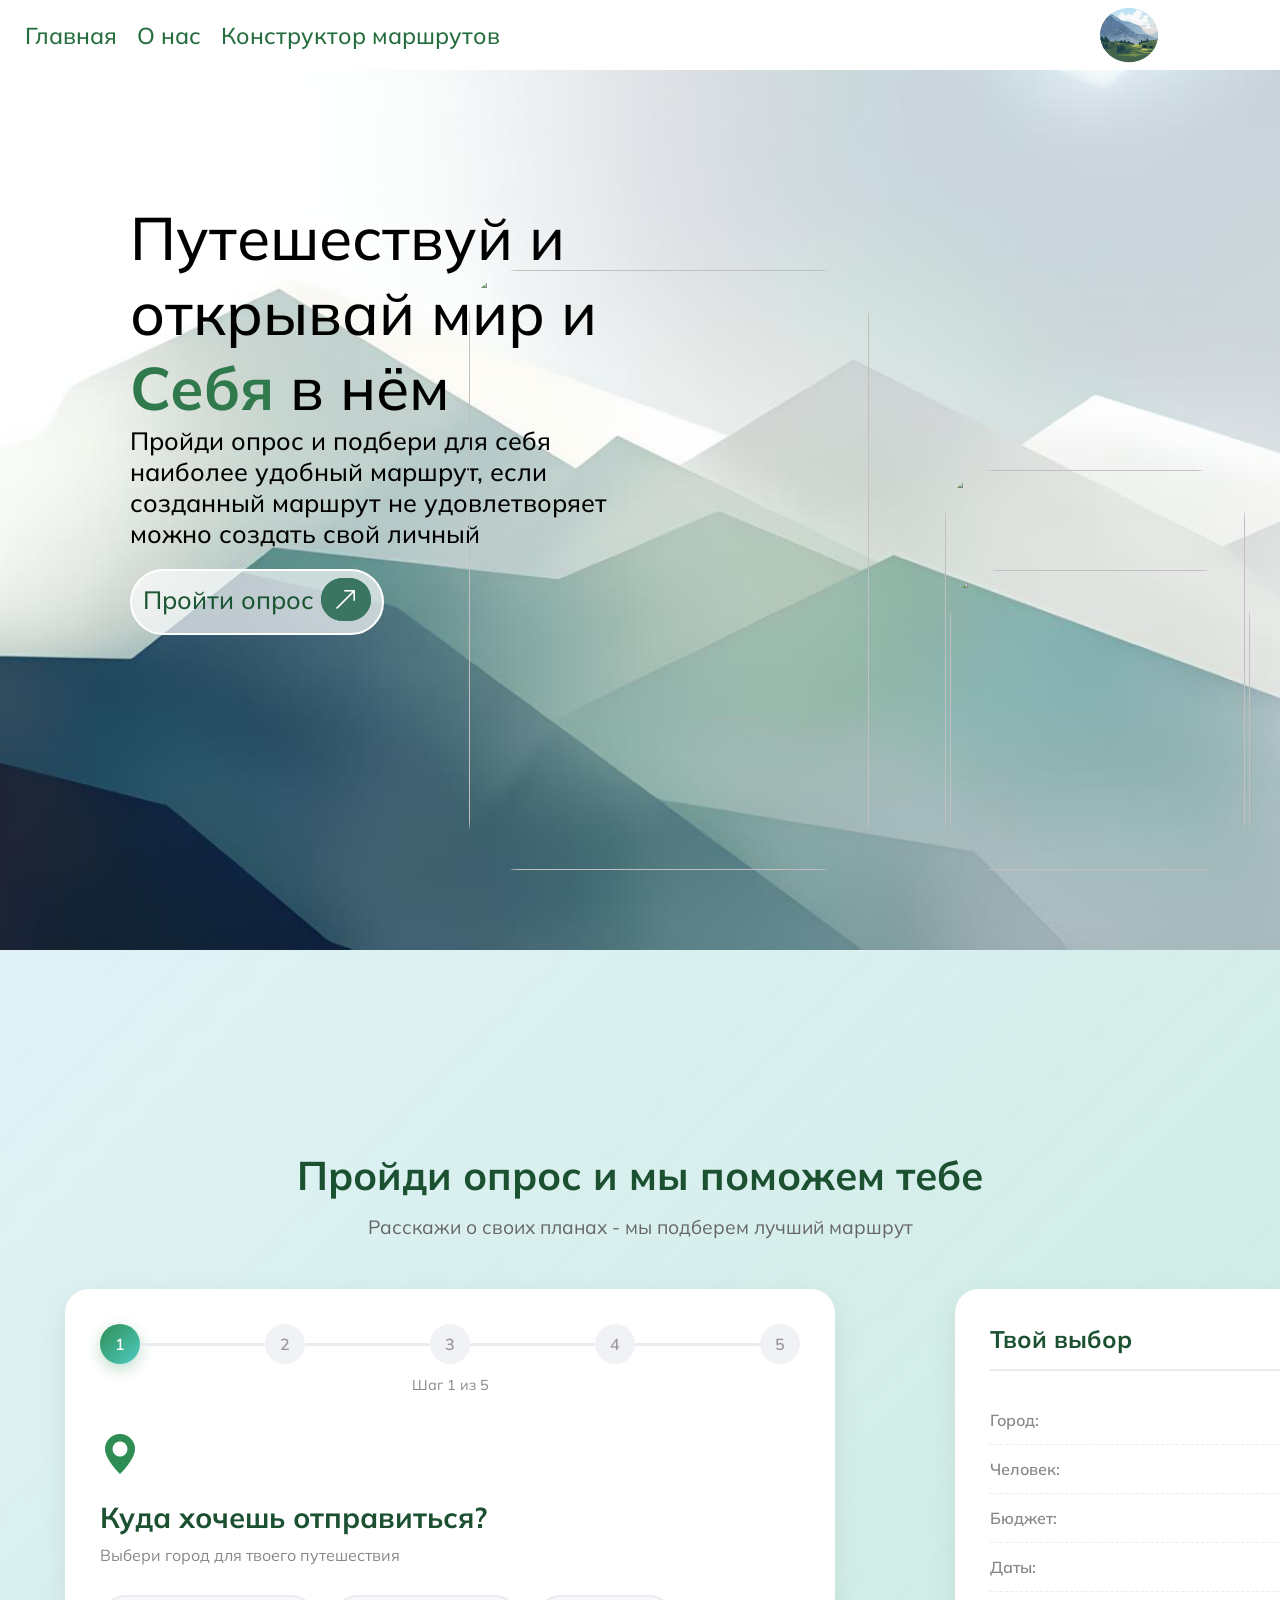
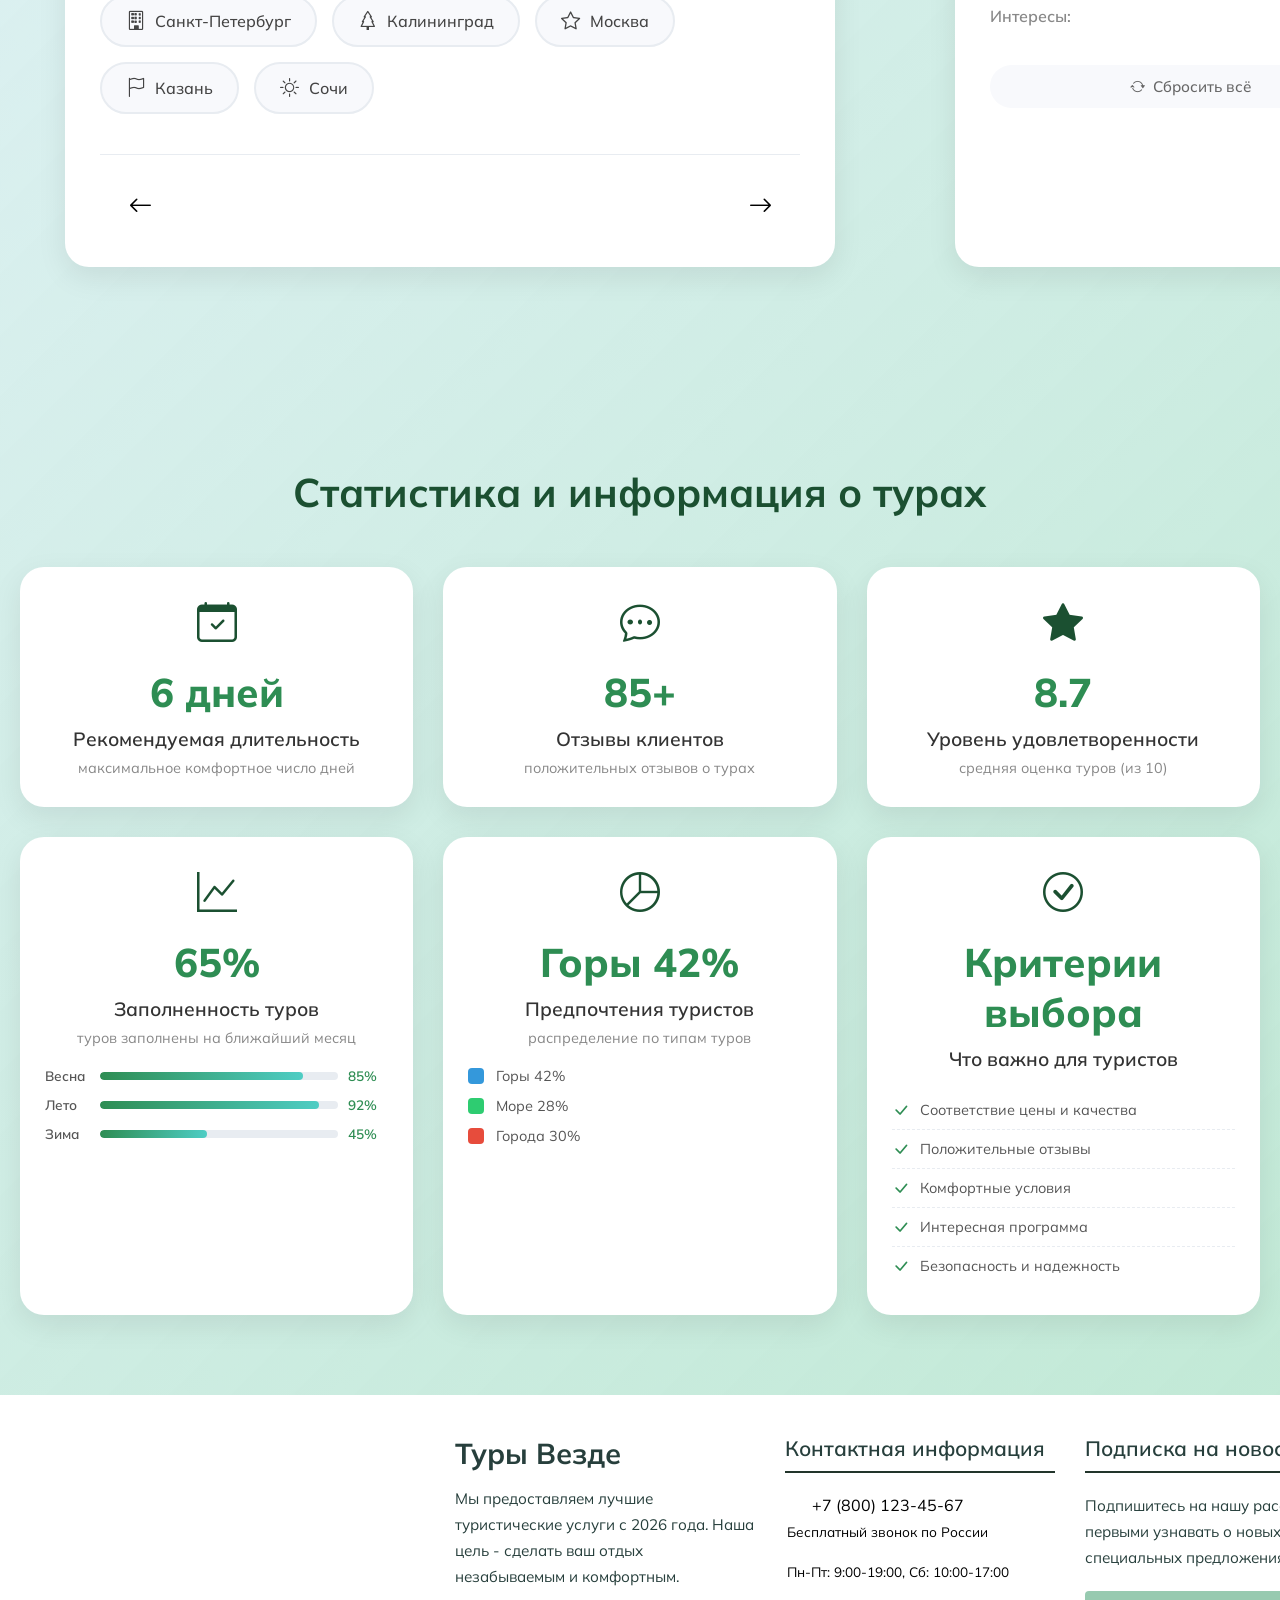
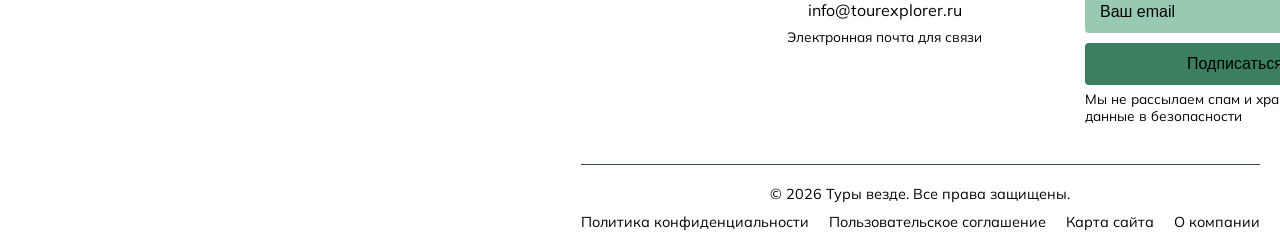
==== commit e9e1c57b: "one Co-authored-by: Copilot <copilot@github.com>" ====
--- a/index.html
+++ b/index.html
@@ -194,8 +194,8 @@
                     <button id="next-btn" class="nav-btn nav-next">
                          <i class="bi bi-arrow-right"></i>
                     </button>
-                    <button id="submit-survey-btn" class="nav-btn nav-submit" style="display: none;">
-                        Подобрать маршрут <i class="bi bi-check-lg"></i>
+                    <button style="text-align: center; width: 150px;" id="submit-survey-btn" class="nav-btn nav-submit" style="display: none;">
+                        Подобрать маршрут
                     </button>
                 </div>
             </div>
@@ -241,7 +241,7 @@
         <span class="close-modal">&times;</span>
         <h3>Детали вашей поездки</h3>
         <div id="modal-body"></div>
-        <a href="planner.html" class="survey-btn survey-btn-primary" style="display: block; text-align: center; margin-top: 20px; text-decoration: none;">Перейти в конструктор</a>
+        <a href="planner.html" class="survey-btn survey-btn-primary" style="display: block; text-align: center; margin-top: 20px;  color: #153321;">Перейти в конструктор</a>
     </div>
 </div>
 
--- a/style.css
+++ b/style.css
@@ -134,7 +134,7 @@
     transform: translateY(-3px);
     box-shadow: 0 10px 20px rgba(0,0,0,0.1);
 }
-.bi{
+.bi-arrow-up-right{
     border: 1px solid #3a7562;
     background-color:  #3a7562;
     border-radius: 50px;
@@ -162,6 +162,12 @@
     margin-bottom: 50px;
 }
 
+.bi-arrow-left, .bi-arrow-right {
+    color: #000000;
+    font-size: 1.5rem;
+    
+}
+
 .survey-main-title {
     font-size: 2.5rem;
     color: #1b5031;
@@ -175,15 +181,21 @@
 }
 
 .survey-card-wrapper {
-    display: grid;
-    grid-template-columns: 1fr 0.8fr;
+    display: flex;
+    width: 1600px;
+    justify-content: space-around;
     gap: 30px;
 }
 
-/* Левая область с карточками вопросов */
+
+.survey-summary-container{
+    width: 400px;
+    margin-right: 150px;
+}
 .survey-questions-area {
     background: white;
     border-radius: 24px;
+   width: 700px; 
     padding: 35px;
     box-shadow: 0 10px 30px rgba(0,0,0,0.08);
     transition: all 0.3s ease;
@@ -237,20 +249,14 @@
     color: #888;
 }
 
-/* Карточки вопросов */
 .question-card {
     display: none;
-    animation: fadeIn 0.4s ease;
 }
 
 .question-card.active {
     display: block;
 }
 
-@keyframes fadeIn {
-    from { opacity: 0; transform: translateX(15px); }
-    to { opacity: 1; transform: translateX(0); }
-}
 
 .question-icon {
     font-size: 2.5rem;
@@ -271,7 +277,6 @@
     font-size: 1rem;
 }
 
-/* Кнопки вариантов ответов */
 .city-buttons, .travelers-buttons, .interests-buttons {
     display: flex;
     flex-wrap: wrap;
@@ -310,8 +315,6 @@
 .city-option i, .interest-option i {
     font-size: 1.2rem;
 }
-
-/* Слайдер бюджета */
 .budget-slider-container {
     padding: 15px 0;
 }
@@ -365,7 +368,6 @@
     padding: 8px 18px;
     border-radius: 30px;
     font-size: 0.85rem;
-    cursor: pointer;
     transition: all 0.2s;
     font-family: 'Mulish', sans-serif;
 }
@@ -376,7 +378,6 @@
     border-color: #2e8d53;
 }
 
-/* Даты */
 .dates-container {
     display: flex;
     gap: 20px;
@@ -396,7 +397,7 @@
 }
 
 .date-input {
-    width: 100%;
+    width: 300px;
     padding: 14px 18px;
     border: 2px solid #e8ecf1;
     border-radius: 16px;
@@ -407,12 +408,9 @@
 }
 
 .date-input:focus {
-    outline: none;
     border-color: #2e8d53;
     box-shadow: 0 0 0 3px rgba(46,141,83,0.1);
 }
-
-/* Навигационные кнопки */
 .navigation-buttons {
     display: flex;
     justify-content: space-between;
@@ -430,23 +428,16 @@
     border: none;
 }
 
-
-
 .nav-next:hover, .nav-submit:hover, .nav-prev:hover {
     transform: translateY(-2px);
     box-shadow: 0 5px 20px rgba(46,141,83,0.4);
 }
 
-
-/* Правая панель - сводка */
 .survey-summary-container {
     background: white;
     border-radius: 24px;
     padding: 35px;
     box-shadow: 0 10px 30px rgba(0,0,0,0.08);
-    height: fit-content;
-    position: sticky;
-    top: 100px;
     transition: all 0.3s ease;
 }
 
@@ -485,7 +476,7 @@
 }
 
 .summary-value {
-    color: #2e8d53;
+    color: #192e21;
     font-weight: 600;
     text-align: right;
 }
@@ -498,8 +489,6 @@
     width: 100%;
     font-size: 0.95rem;
     font-weight: 500;
-    cursor: pointer;
-    transition: all 0.3s;
     font-family: 'Mulish', sans-serif;
     color: #666;
     display: flex;
@@ -507,12 +496,6 @@
     justify-content: center;
     gap: 8px;
 }
-
-.reset-btn:hover {
-    background: #e8ecf1;
-    transform: translateY(-2px);
-}
-
 
 
 
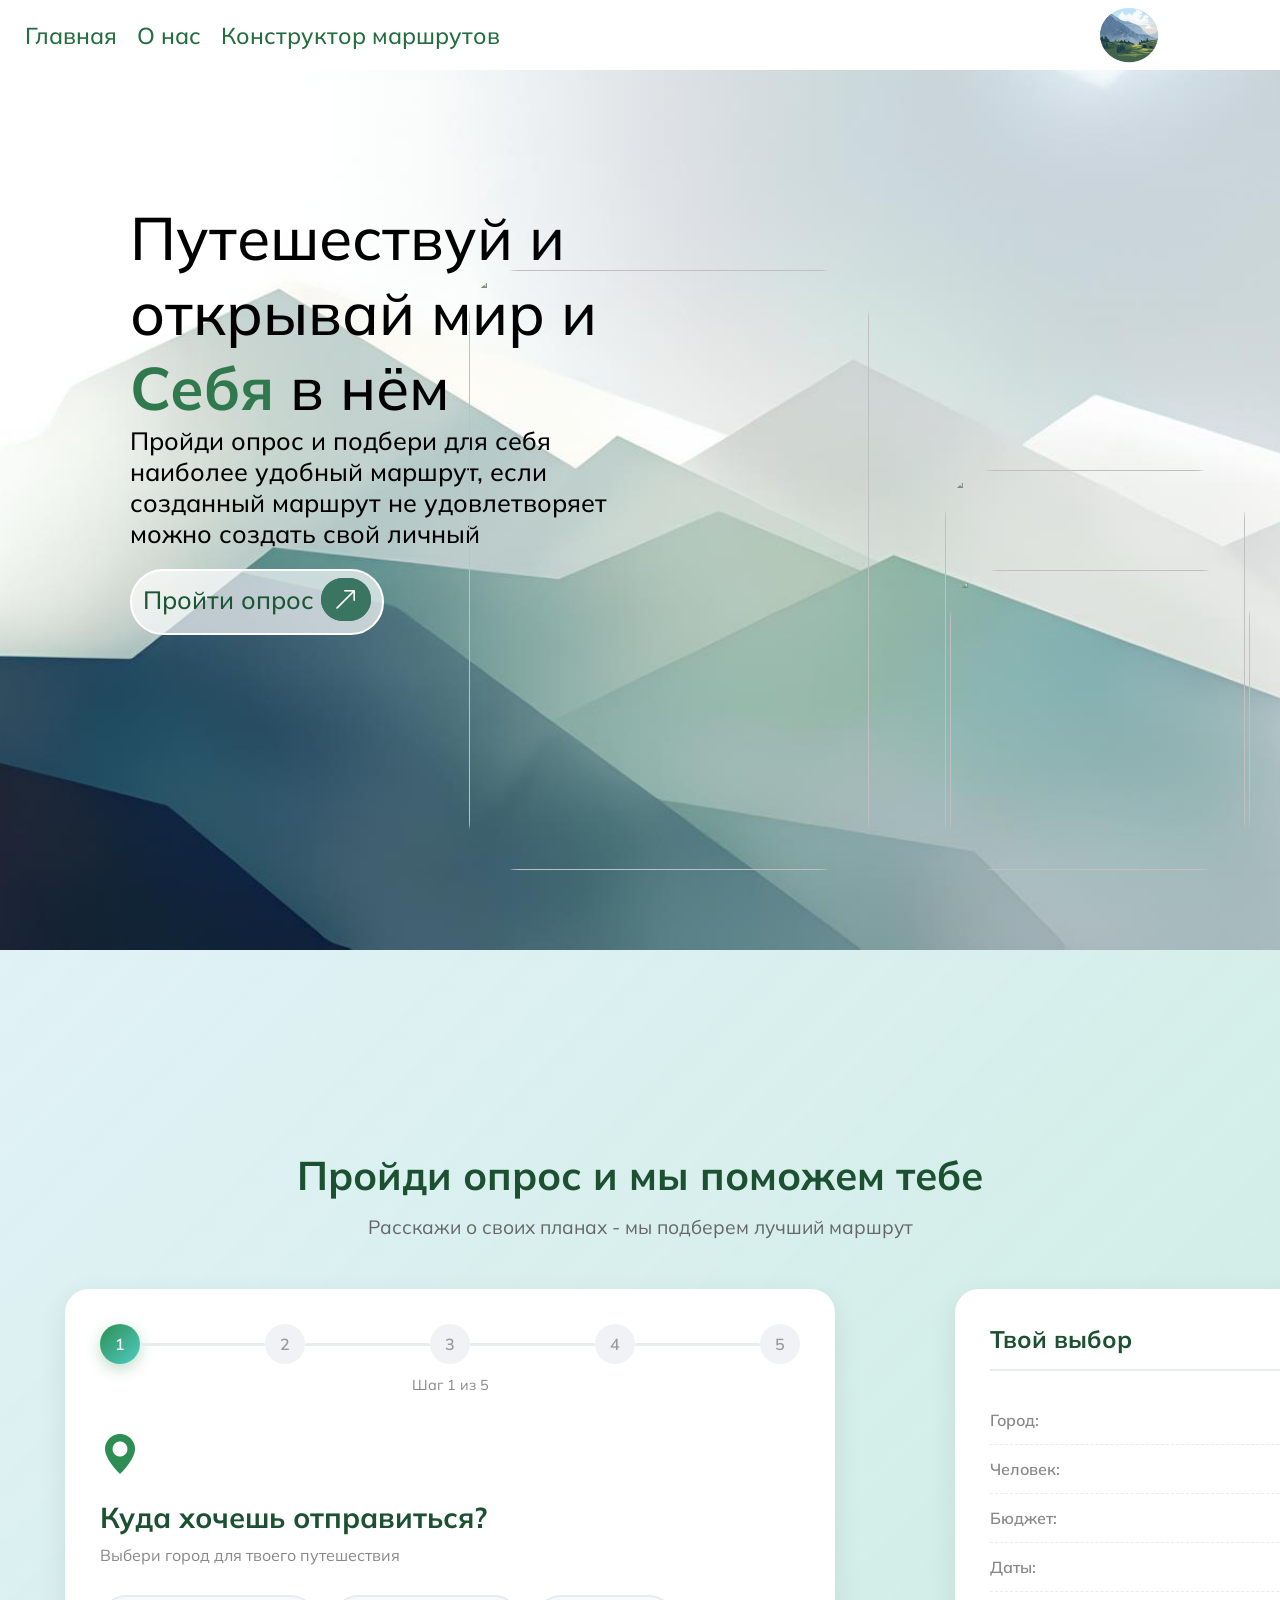
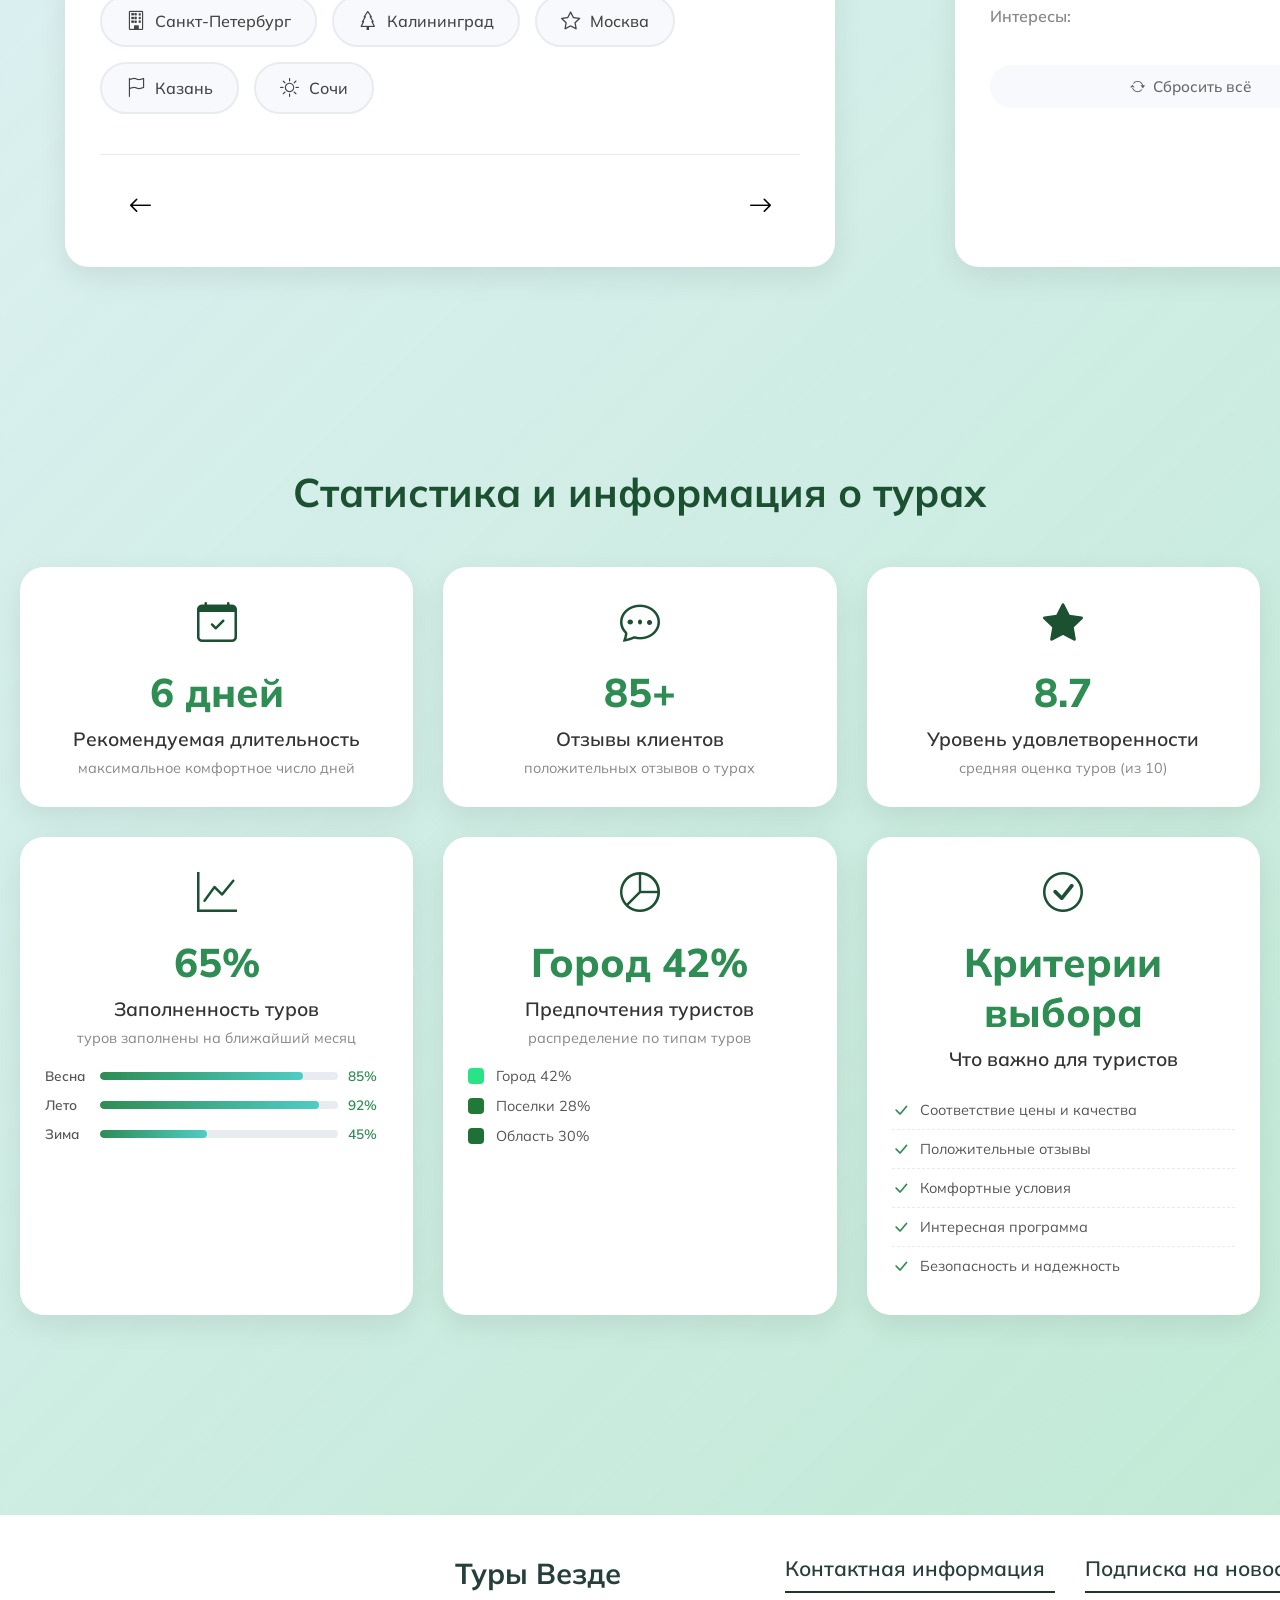
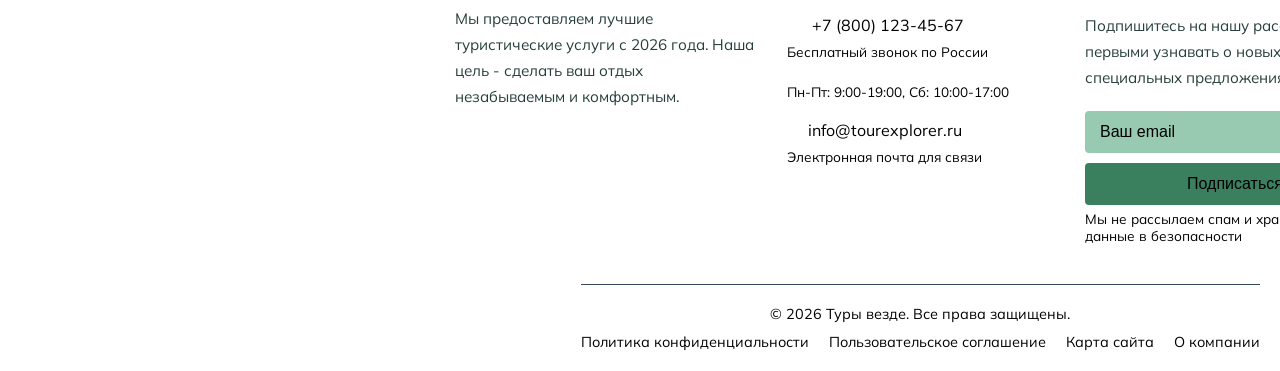
==== commit 57e526bb: "tri" ====
--- a/index.html
+++ b/index.html
@@ -320,21 +320,21 @@
             <div class="stat-icon">
                 <i class="bi bi-pie-chart"></i>
             </div>
-            <div class="stat-value">Горы 42%</div>
+            <div class="stat-value">Город 42%</div>
             <div class="stat-label">Предпочтения туристов</div>
             <div class="stat-desc">распределение по типам туров</div>
             <div class="stat-pie">
                 <div class="pie-item">
-                    <div class="pie-color" style="background: #3498db"></div>
-                    <span>Горы 42%</span>
+                    <div class="pie-color" style="background: #29e486"></div>
+                    <span>Город 42%</span>
                 </div>
                 <div class="pie-item">
-                    <div class="pie-color" style="background: #2ecc71"></div>
-                    <span>Море 28%</span>
+                    <div class="pie-color" style="background: #207936"></div>
+                    <span>Поселки 28%</span>
                 </div>
                 <div class="pie-item">
-                    <div class="pie-color" style="background: #e74c3c"></div>
-                    <span>Города 30%</span>
+                    <div class="pie-color" style="background: #1e7036"></div>
+                    <span>Область 30%</span>
                 </div>
             </div>
         </div>
--- a/style.css
+++ b/style.css
@@ -533,18 +533,7 @@
 
 .tours-container:not(.hidden) {
     display: block;
-    animation: fadeInUp 0.5s ease-out;
-}
-
-@keyframes fadeInUp {
-    from {
-        opacity: 0;
-        transform: translateY(30px);
-    }
-    to {
-        opacity: 1;
-        transform: translateY(0);
-    }
+   
 }
 
 .section-header {
@@ -565,8 +554,7 @@
 }
 
 .tours-grid {
-    display: grid;
-    grid-template-columns: repeat(auto-fit, minmax(350px, 1fr));
+    display: flex;
     gap: 30px;
 }
 
@@ -587,14 +575,10 @@
     height: 220px;
     background-size: cover;
     background-position: center;
-    position: relative;
 }
 
 .tour-badge {
-    position: absolute;
-    top: 15px;
-    right: 15px;
-    background: linear-gradient(135deg, #2e8d53 0%, #4ecdc4 100%);
+    background: linear-gradient(135deg, #265a3a 0%, #337a76 100%);
     color: white;
     padding: 6px 16px;
     border-radius: 30px;
@@ -615,7 +599,7 @@
 }
 
 .tour-location {
-    color: #2e8d53;
+    color: #1b3826;
     margin-bottom: 15px;
     display: flex;
     align-items: center;
@@ -654,7 +638,7 @@
 .tour-price {
     font-size: 1.6rem;
     font-weight: 800;
-    color: #2e8d53;
+    color: #235536;
 }
 
 .tour-price span {
@@ -690,7 +674,7 @@
 }
 
 .tour-btn-primary {
-    background: linear-gradient(135deg, #2e8d53 0%, #4ecdc4 100%);
+    background: linear-gradient(135deg, #3c7251 0%, #34af76 100%);
     color: white;
     border: none;
 }
@@ -875,7 +859,7 @@
 
 .vivod {
     max-width: 1400px;
-    margin: 80px auto;
+    margin: 200px auto;
     padding: 0 20px;
 }
 
